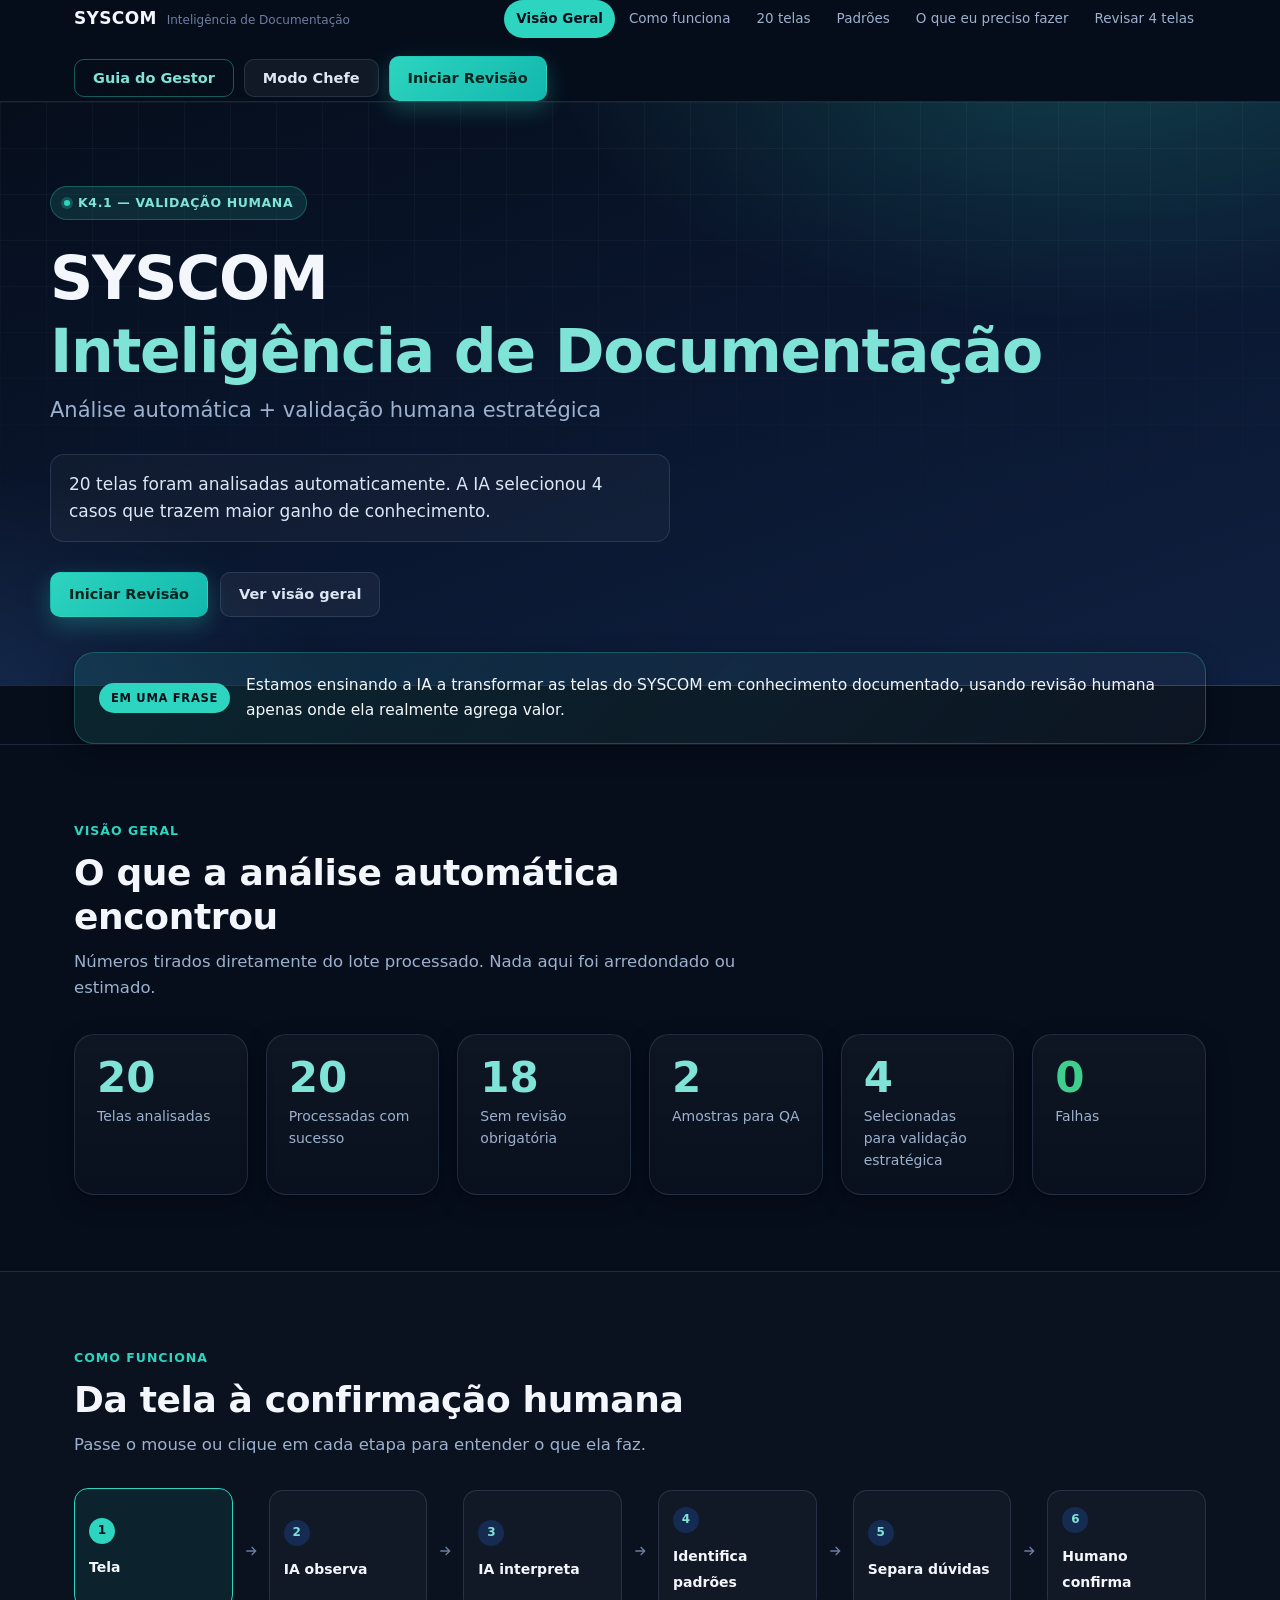
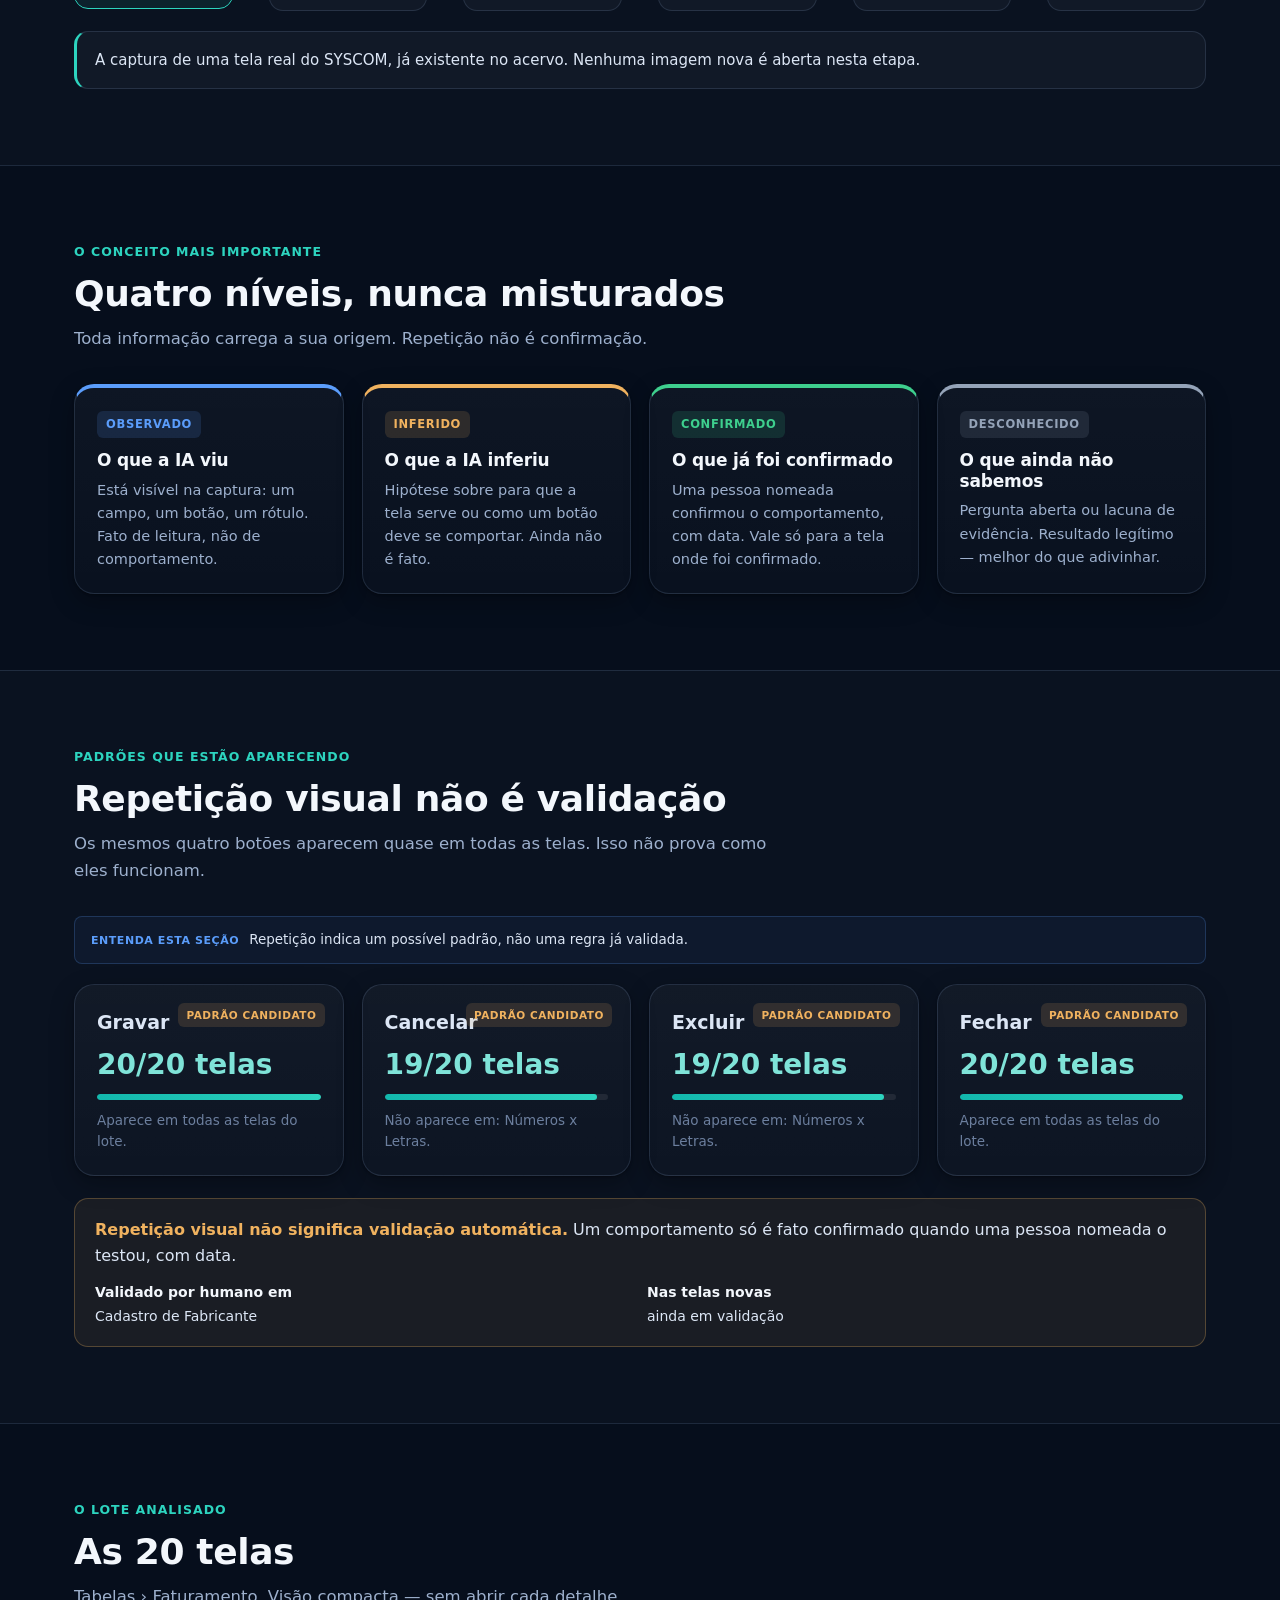
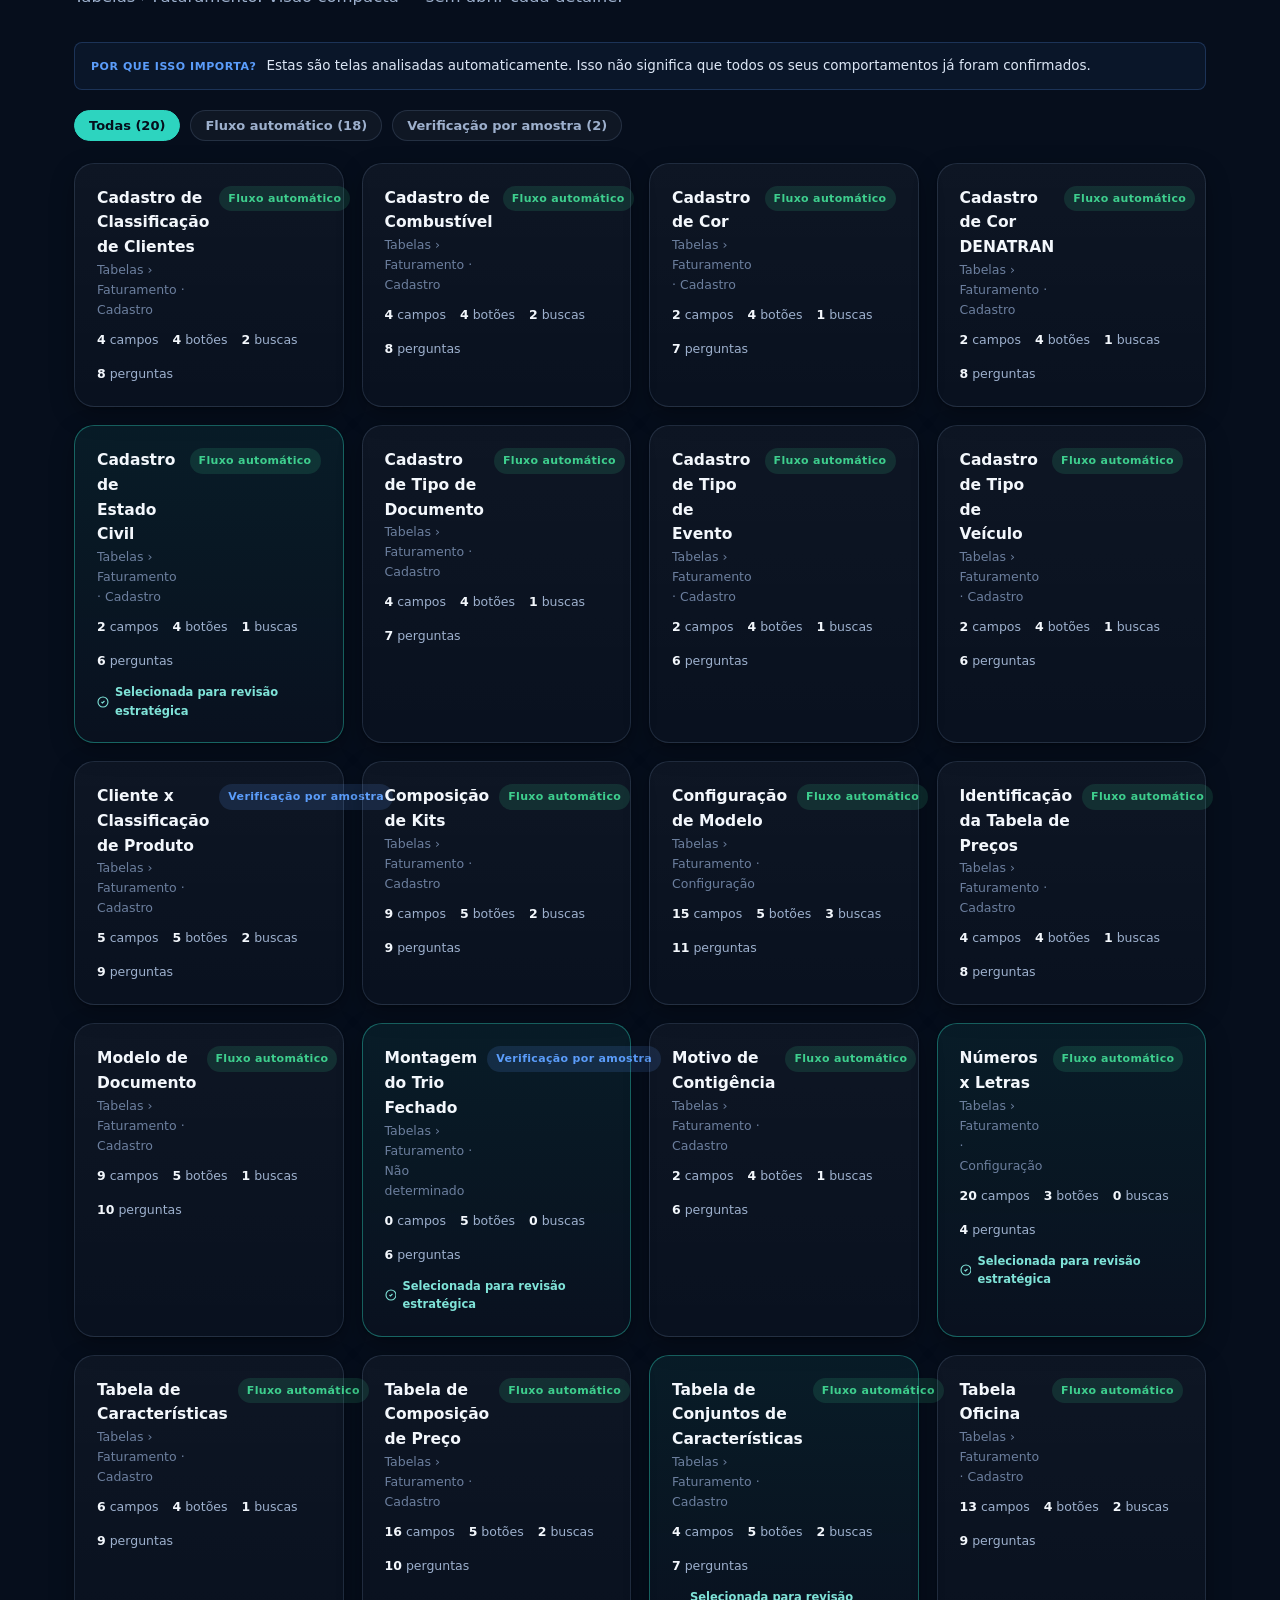
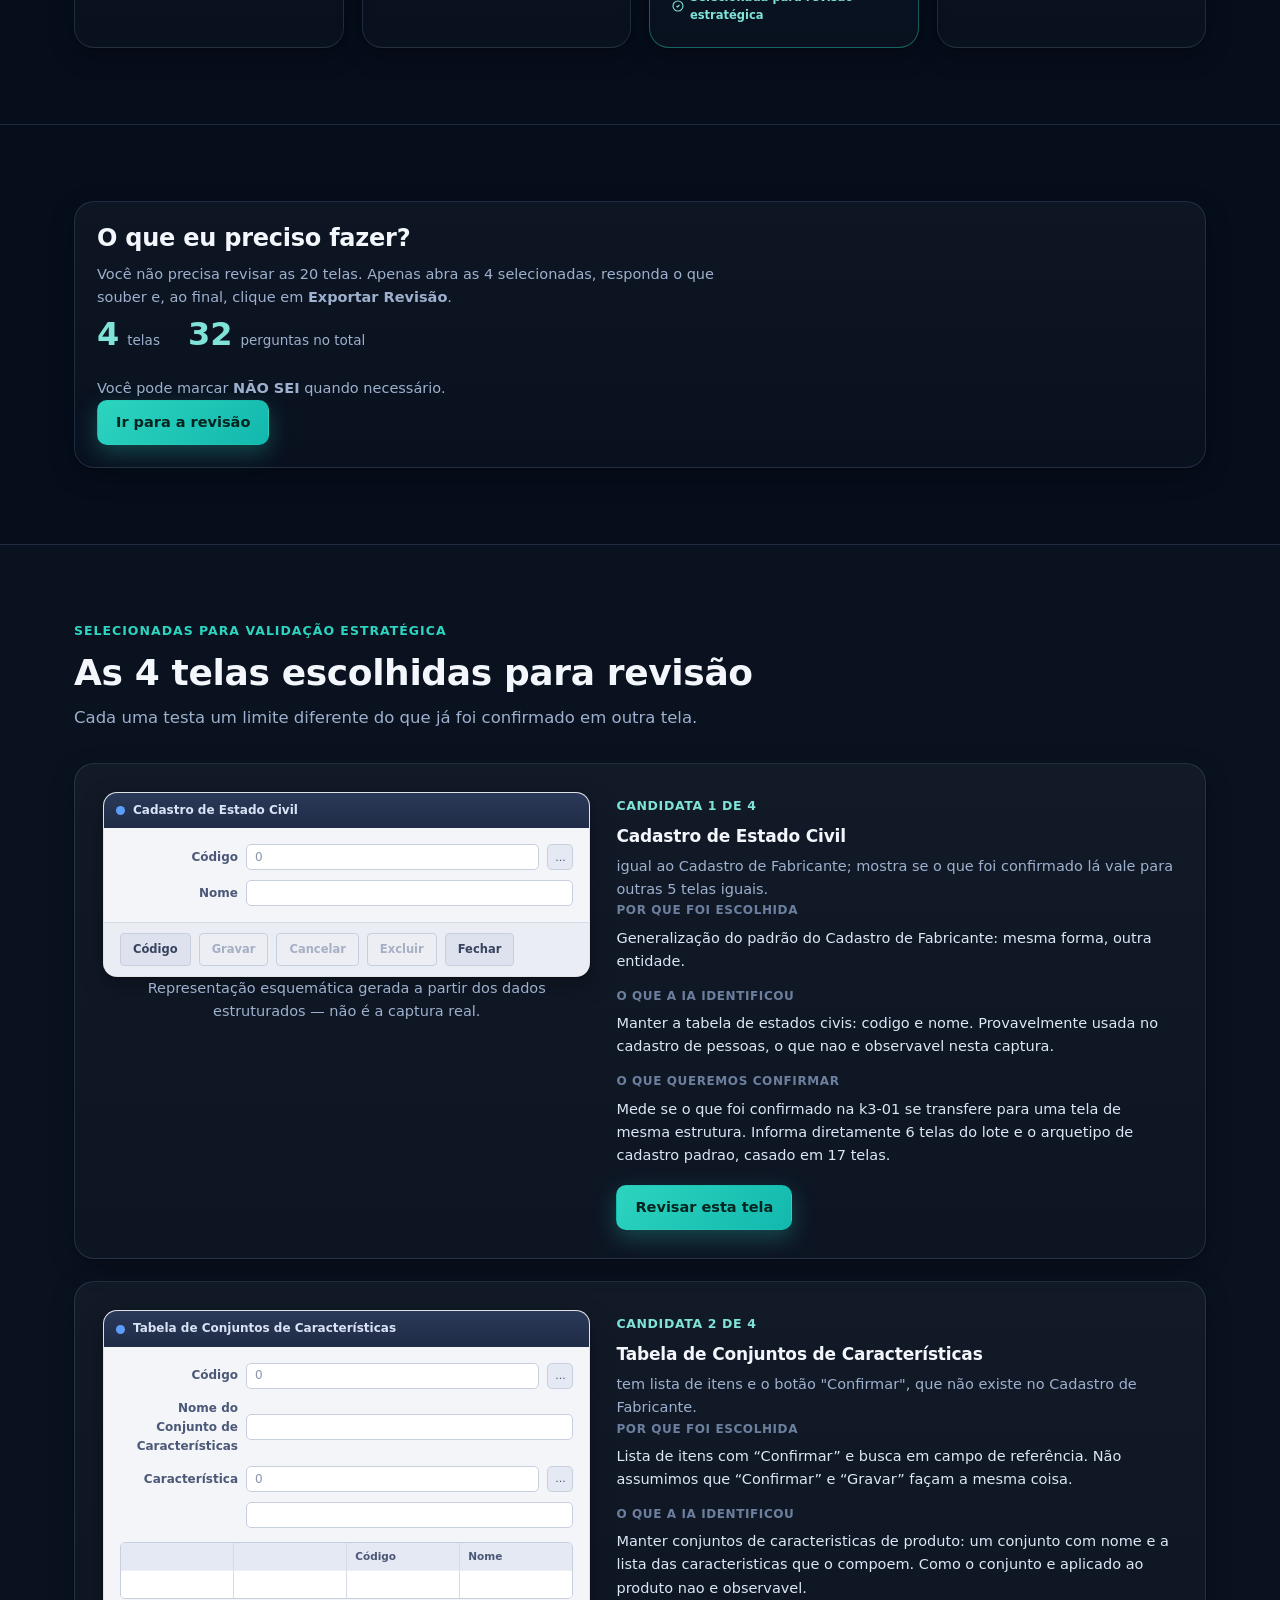
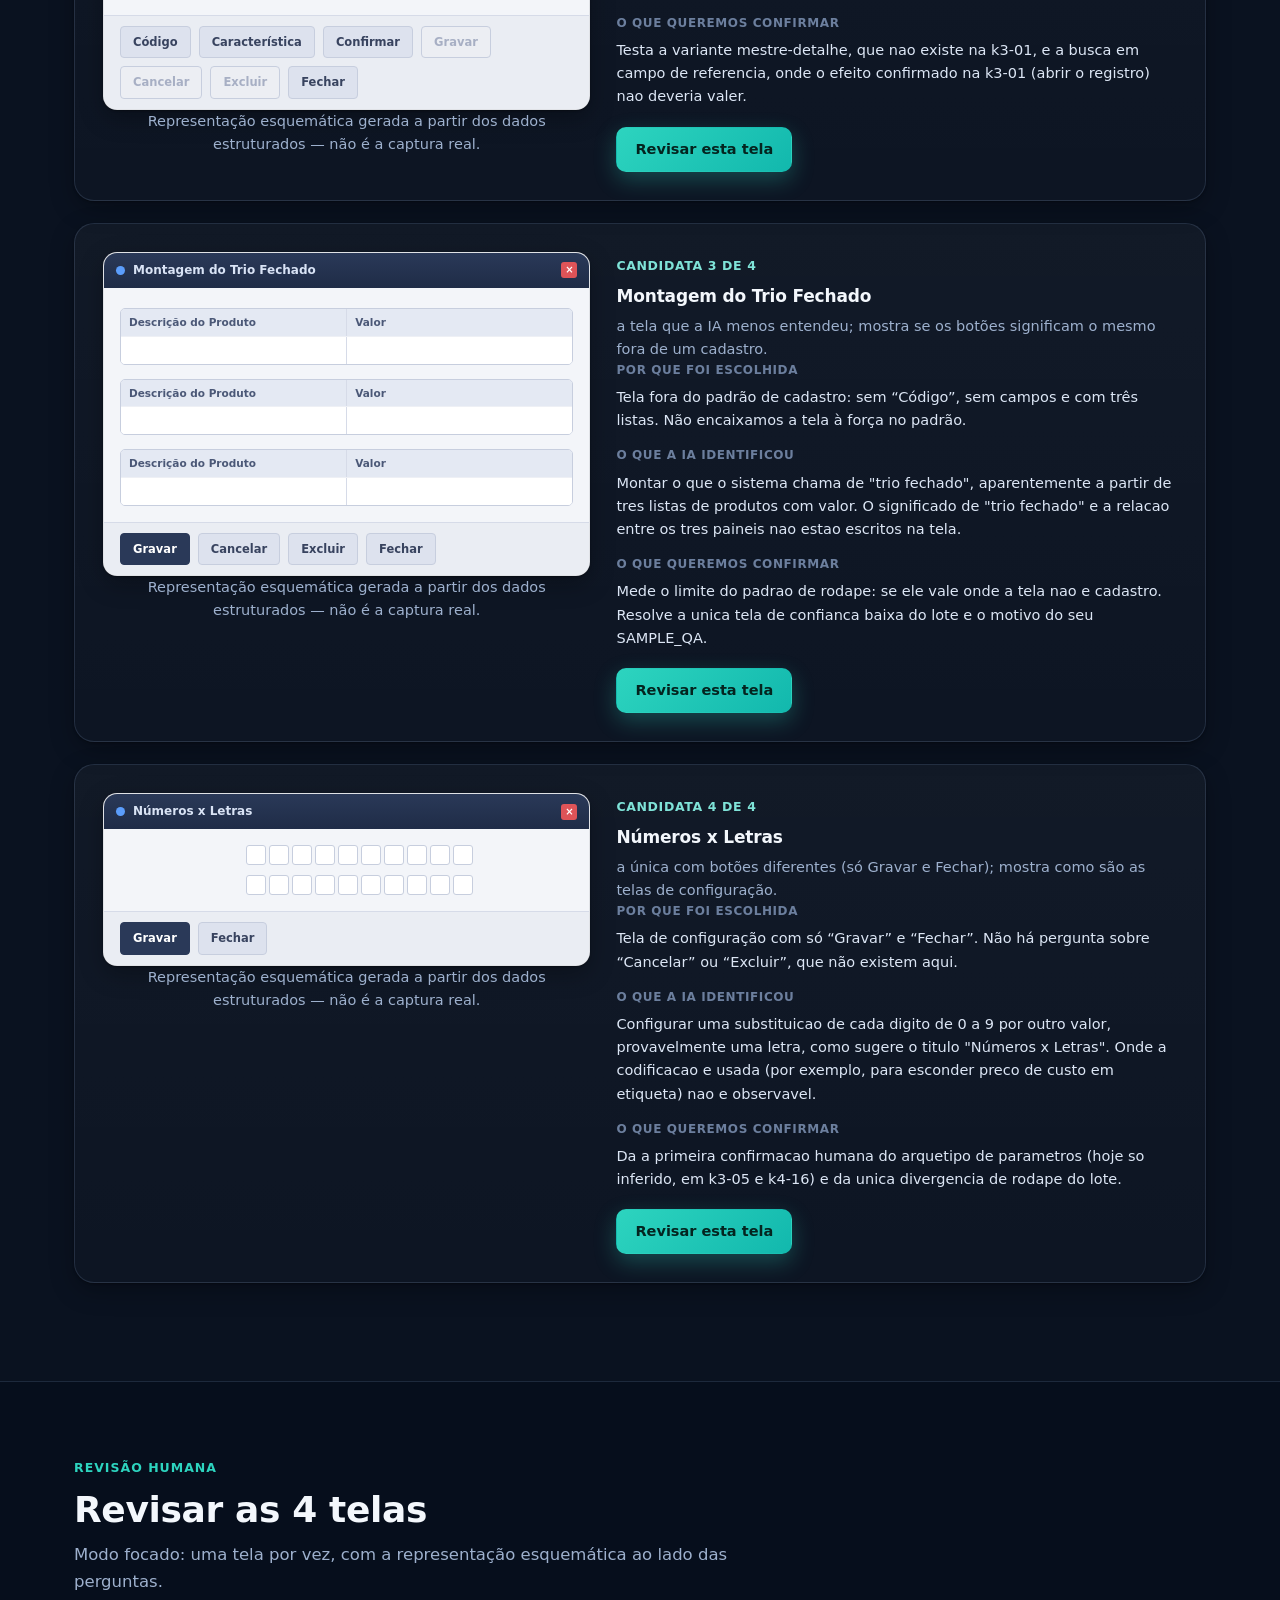
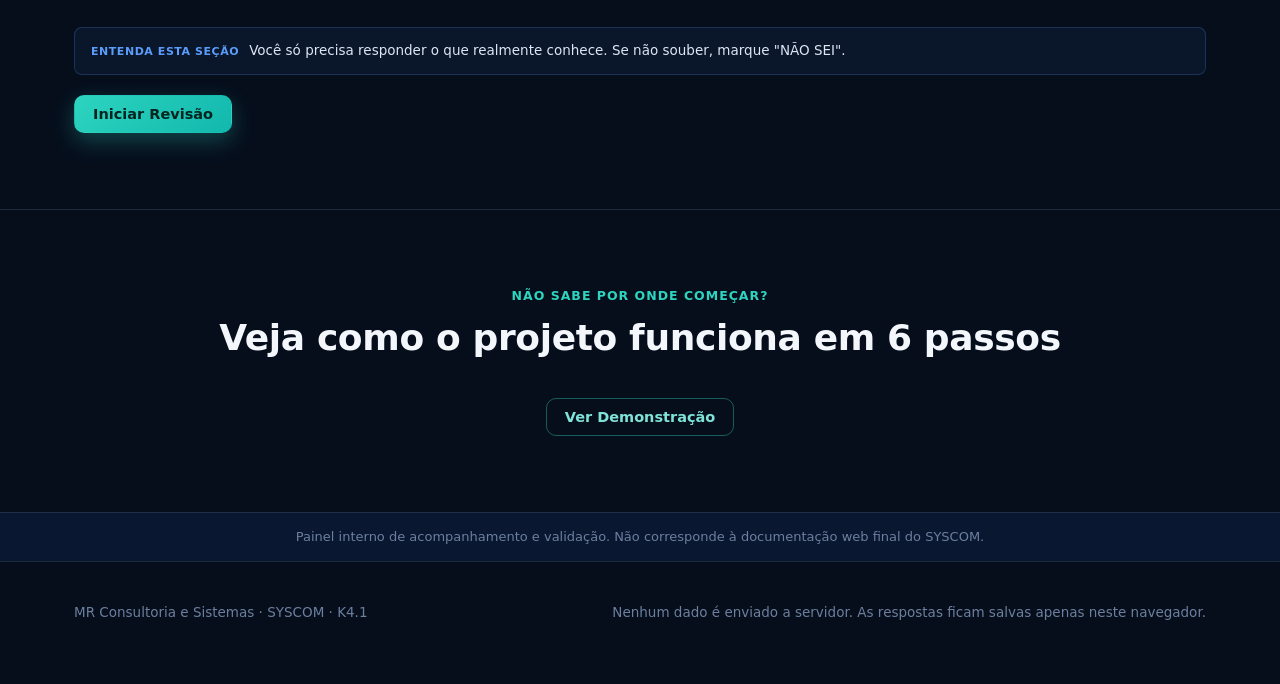
==== index.html @ f0314de1 "Add files via upload" ====
<!DOCTYPE html>
<html lang="pt-BR">
<head>
<meta charset="utf-8">
<meta name="viewport" content="width=device-width, initial-scale=1">
<meta name="robots" content="noindex, nofollow">
<title>SYSCOM · Inteligência de Documentação · K4.1 Validação Humana</title>
<meta name="description" content="Painel de acompanhamento e validação humana do projeto de documentação inteligente do SYSCOM. K4.1 — 20 telas analisadas, 4 selecionadas para revisão estratégica.">
<link rel="stylesheet" href="assets/app.css">
</head>
<body>
<a class="skip-link" href="#conteudo">Pular para o conteúdo</a>

<header class="topbar" role="banner">
  <div class="wrap topbar-inner">
    <div class="brand">
      <span class="brand-mark">SYSCOM</span>
      <span class="brand-sub">Inteligência de Documentação</span>
    </div>
    <nav class="topnav" aria-label="Seções da página">
      <a href="#visao-geral">Visão Geral</a>
      <a href="#como-funciona">Como funciona</a>
      <a href="#telas">20 telas</a>
      <a href="#padroes">Padrões</a>
      <a href="#preciso-fazer">O que eu preciso fazer</a>
      <a href="#revisar">Revisar 4 telas</a>
    </nav>
    <div class="header-cta">
      <button type="button" class="btn btn-outline" id="btn-open-guide">
        <span>Guia do Gestor</span>
      </button>
      <button type="button" class="btn btn-ghost boss-toggle-btn" id="boss-toggle" aria-pressed="false">
        <span>Modo Chefe</span>
      </button>
      <a href="#revisar" class="btn btn-primary" id="cta-start-review">
        <span>Iniciar Revisão</span>
      </a>
    </div>
  </div>
</header>

<main id="conteudo" tabindex="-1">

  <!-- ============================================================ HERO -->
  <section class="hero" id="topo">
    <div class="wrap hero-inner">
      <span class="badge"><span class="badge-dot" aria-hidden="true"></span>K4.1 — Validação Humana</span>
      <h1 class="hero-title">SYSCOM<br><span>Inteligência de Documentação</span></h1>
      <p class="hero-subtitle">Análise automática + validação humana estratégica</p>
      <p class="hero-lede">
        20 telas foram analisadas automaticamente. A IA selecionou 4 casos que
        trazem maior ganho de conhecimento.
      </p>
      <div class="hero-actions">
        <a href="#revisar" class="btn btn-primary">Iniciar Revisão</a>
        <a href="#visao-geral" class="btn btn-ghost">Ver visão geral</a>
      </div>
    </div>
  </section>

  <!-- ============================================================ EM UMA FRASE -->
  <div class="wrap">
    <div class="one-liner" role="note">
      <span class="one-liner-tag">Em uma frase</span>
      <p>Estamos ensinando a IA a transformar as telas do SYSCOM em conhecimento documentado, usando revisão humana apenas onde ela realmente agrega valor.</p>
    </div>
  </div>

  <!-- ============================================================ MÉTRICAS -->
  <section class="section" id="visao-geral" aria-labelledby="t-metricas">
    <div class="wrap">
      <div class="section-head">
        <p class="section-eyebrow">Visão Geral</p>
        <h2 class="section-title" id="t-metricas">O que a análise automática encontrou</h2>
        <p class="section-lead">Números tirados diretamente do lote processado. Nada aqui foi arredondado ou estimado.</p>
      </div>
      <div class="grid grid-6" id="metrics-grid" aria-live="polite"></div>
    </div>
  </section>

  <!-- ============================================================ COMO FUNCIONA -->
  <section class="section section-alt" id="como-funciona" aria-labelledby="t-como-funciona">
    <div class="wrap">
      <div class="section-head">
        <p class="section-eyebrow">Como funciona</p>
        <h2 class="section-title" id="t-como-funciona">Da tela à confirmação humana</h2>
        <p class="section-lead">Passe o mouse ou clique em cada etapa para entender o que ela faz.</p>
      </div>
      <div class="flow-rail" id="flow-rail" role="list"></div>
      <div class="flow-detail" id="flow-detail" aria-live="polite">Escolha uma etapa acima para ver o detalhe.</div>
    </div>
  </section>

  <!-- ============================================================ O CONCEITO MAIS IMPORTANTE -->
  <section class="section" id="conceito" aria-labelledby="t-conceito">
    <div class="wrap">
      <div class="section-head">
        <p class="section-eyebrow">O conceito mais importante</p>
        <h2 class="section-title" id="t-conceito">Quatro níveis, nunca misturados</h2>
        <p class="section-lead">Toda informação carrega a sua origem. Repetição não é confirmação.</p>
      </div>
      <div class="grid grid-4">
        <article class="card concept-card" data-tone="observed">
          <span class="concept-tag">Observado</span>
          <h3>O que a IA viu</h3>
          <p>Está visível na captura: um campo, um botão, um rótulo. Fato de leitura, não de comportamento.</p>
        </article>
        <article class="card concept-card" data-tone="inferred">
          <span class="concept-tag">Inferido</span>
          <h3>O que a IA inferiu</h3>
          <p>Hipótese sobre para que a tela serve ou como um botão deve se comportar. Ainda não é fato.</p>
        </article>
        <article class="card concept-card" data-tone="validated">
          <span class="concept-tag">Confirmado</span>
          <h3>O que já foi confirmado</h3>
          <p>Uma pessoa nomeada confirmou o comportamento, com data. Vale só para a tela onde foi confirmado.</p>
        </article>
        <article class="card concept-card" data-tone="unknown">
          <span class="concept-tag">Desconhecido</span>
          <h3>O que ainda não sabemos</h3>
          <p>Pergunta aberta ou lacuna de evidência. Resultado legítimo — melhor do que adivinhar.</p>
        </article>
      </div>
    </div>
  </section>

  <!-- ============================================================ PADRÕES CANDIDATOS -->
  <section class="section section-alt" id="padroes" aria-labelledby="t-padroes">
    <div class="wrap">
      <div class="section-head">
        <p class="section-eyebrow">Padrões que estão aparecendo</p>
        <h2 class="section-title" id="t-padroes">Repetição visual não é validação</h2>
        <p class="section-lead">Os mesmos quatro botões aparecem quase em todas as telas. Isso não prova como eles funcionam.</p>
      </div>
      <div class="help-box">
        <span class="help-tag">Entenda esta seção</span>
        <p>Repetição indica um possível padrão, não uma regra já validada.</p>
      </div>
      <div class="grid grid-4" id="patterns-grid"></div>
      <div class="pattern-callout">
        <p><strong>Repetição visual não significa validação automática.</strong> Um comportamento só é fato confirmado quando uma pessoa nomeada o testou, com data.</p>
        <div class="callout-grid">
          <div><b>Validado por humano em</b><span id="pattern-validated-source">—</span></div>
          <div><b>Nas telas novas</b><span>ainda em validação</span></div>
        </div>
      </div>
    </div>
  </section>

  <!-- ============================================================ AS 20 TELAS -->
  <section class="section" id="telas" aria-labelledby="t-telas">
    <div class="wrap">
      <div class="section-head">
        <p class="section-eyebrow">O lote analisado</p>
        <h2 class="section-title" id="t-telas">As 20 telas</h2>
        <p class="section-lead">Tabelas › Faturamento. Visão compacta — sem abrir cada detalhe.</p>
      </div>
      <div class="help-box">
        <span class="help-tag">Por que isso importa?</span>
        <p>Estas são telas analisadas automaticamente. Isso não significa que todos os seus comportamentos já foram confirmados.</p>
      </div>
      <div class="screens-toolbar" id="screens-filters" role="group" aria-label="Filtrar telas por classe de revisão"></div>
      <div class="grid grid-4" id="screens-grid"></div>
    </div>
  </section>

  <!-- ============================================================ O QUE EU PRECISO FAZER -->
  <section class="section" id="preciso-fazer" aria-labelledby="t-preciso-fazer">
    <div class="wrap">
      <div class="card todo-card">
        <h2 class="todo-title" id="t-preciso-fazer">O que eu preciso fazer?</h2>
        <p class="todo-text">Você não precisa revisar as 20 telas. Apenas abra as 4 selecionadas, responda o que souber e, ao final, clique em <strong>Exportar Revisão</strong>.</p>
        <div class="todo-stats">
          <div class="todo-stat"><b>4</b><span>telas</span></div>
          <div class="todo-stat"><b>32</b><span>perguntas no total</span></div>
        </div>
        <p class="todo-footnote">Você pode marcar <strong>NÃO SEI</strong> quando necessário.</p>
        <a href="#revisar" class="btn btn-primary" id="cta-go-to-review-from-todo">Ir para a revisão</a>
      </div>
    </div>
  </section>

  <!-- ============================================================ AS 4 CANDIDATAS -->
  <section class="section section-alt" id="candidatas" aria-labelledby="t-candidatas">
    <div class="wrap">
      <div class="section-head">
        <p class="section-eyebrow">Selecionadas para validação estratégica</p>
        <h2 class="section-title" id="t-candidatas">As 4 telas escolhidas para revisão</h2>
        <p class="section-lead">Cada uma testa um limite diferente do que já foi confirmado em outra tela.</p>
      </div>
      <div id="candidates-list"></div>
    </div>
  </section>

  <!-- ============================================================ REVISÃO HUMANA -->
  <section class="section" id="revisar" aria-labelledby="t-revisar">
    <div class="wrap">

      <div id="review-intro">
        <div class="section-head">
          <p class="section-eyebrow">Revisão humana</p>
          <h2 class="section-title" id="t-revisar">Revisar as 4 telas</h2>
          <p class="section-lead">Modo focado: uma tela por vez, com a representação esquemática ao lado das perguntas.</p>
        </div>
        <div class="help-box">
          <span class="help-tag">Entenda esta seção</span>
          <p>Você só precisa responder o que realmente conhece. Se não souber, marque "NÃO SEI".</p>
        </div>
        <button type="button" class="btn btn-primary" id="btn-open-review">Iniciar Revisão</button>
      </div>

      <div class="review-shell" id="review-shell">
        <div class="review-top">
          <div>
            <p class="review-progress-text" id="review-progress-text" aria-live="polite">Tela 1 de 4</p>
            <div class="review-progress-bar" aria-hidden="true"><span id="review-progress-fill"></span></div>
          </div>
          <div class="autosave-status">
            <span class="dot" aria-hidden="true"></span>
            <span id="autosave-text">Respostas salvas neste navegador ✓</span>
          </div>
        </div>

        <nav class="review-tabs" id="review-tabs" aria-label="Telas da revisão"></nav>

        <div class="review-layout" id="review-screen-panel"></div>

        <div class="review-nav">
          <button type="button" class="btn btn-ghost" id="btn-prev-screen">← Tela anterior</button>
          <button type="button" class="btn btn-outline" id="btn-next-screen">Próxima tela →</button>
        </div>

        <div class="card export-summary" id="export-summary">
          <h3>Resumo e exportação</h3>
          <div class="export-grid">
            <div class="export-stat"><b id="exp-screens">4</b><span class="muted">telas</span></div>
            <div class="export-stat"><b id="exp-answered">0</b><span class="muted">respondidas</span></div>
            <div class="export-stat"><b id="exp-pending">32</b><span class="muted">pendentes</span></div>
          </div>
          <div class="export-warning" id="export-warning">Ainda há perguntas pendentes. Você pode exportar assim mesmo — o arquivo mostra o que falta.</div>
          <div class="reviewer-field">
            <label for="reviewer-name">Nome de quem está revisando (obrigatório para exportar)</label>
            <input type="text" id="reviewer-name" placeholder="Nome completo">
          </div>
          <button type="button" class="btn btn-primary btn-block" id="btn-export">Exportar Revisão</button>
        </div>
      </div>
    </div>
  </section>

  <!-- ============================================================ MODO CHEFE (conteúdo alternativo) -->
  <section class="section boss-only" id="modo-chefe-resumo" aria-labelledby="t-chefe">
    <div class="wrap">
      <div class="section-head">
        <p class="section-eyebrow">Modo Chefe</p>
        <h2 class="section-title" id="t-chefe">Resumo executivo</h2>
      </div>
      <div class="card boss-summary-card">
        <div class="boss-step">
          <span class="boss-step-n">1</span>
          <div><h4>O problema</h4><p>O conhecimento sobre as telas do SYSCOM existe, mas está espalhado e não documentado de forma estruturada.</p></div>
        </div>
        <div class="boss-step">
          <span class="boss-step-n">2</span>
          <div><h4>O que a IA já fez</h4><p>Analisou 20 telas do módulo Tabelas › Faturamento e estruturou campos, botões e comportamentos observados, sempre distinguindo fato de hipótese.</p></div>
        </div>
        <div class="boss-step">
          <span class="boss-step-n">3</span>
          <div><h4>O que encontramos nas 20 telas</h4><p>18 seguem fluxo automático, 2 pedem verificação por amostra. Nenhuma falhou. Nenhuma exige decisão humana obrigatória.</p></div>
        </div>
        <div class="boss-step">
          <span class="boss-step-n">4</span>
          <div><h4>Por que revisar só 4</h4><p>Cada uma testa um padrão que se repete nas outras telas. Confirmar aqui informa o grupo inteiro, sem revisar uma por uma.</p></div>
        </div>
        <div class="boss-step">
          <span class="boss-step-n">5</span>
          <div><h4>O que acontece depois</h4><p>Sua resposta vale como confirmado só na tela revisada. Nas demais, o padrão continua como hipótese até ser testado de novo.</p></div>
        </div>
      </div>
    </div>
  </section>

  <!-- ============================================================ DEMONSTRAÇÃO -->
  <section class="section hide-on-boss" id="demonstracao" aria-labelledby="t-demo">
    <div class="wrap text-center">
      <p class="section-eyebrow">Não sabe por onde começar?</p>
      <h2 class="section-title" id="t-demo">Veja como o projeto funciona em 6 passos</h2>
      <button type="button" class="btn btn-outline mt-lg" id="btn-open-demo">Ver Demonstração</button>
    </div>
  </section>

</main>

<div class="context-strip">
  Painel interno de acompanhamento e validação. Não corresponde à documentação web final do SYSCOM.
</div>

<footer class="foot" role="contentinfo">
  <div class="wrap foot-grid">
    <p>MR Consultoria e Sistemas · SYSCOM · K4.1</p>
    <p class="gap-links">Nenhum dado é enviado a servidor. As respostas ficam salvas apenas neste navegador.</p>
  </div>
</footer>

<!-- ============================================================ MODAL GUIA DO GESTOR -->
<div class="demo-overlay" id="guide-overlay" role="dialog" aria-modal="true" aria-labelledby="guide-title" hidden>
  <div class="demo-panel guide-panel">
    <div class="demo-head">
      <h3 id="guide-title" style="margin:0;font-size:15px;color:var(--ink-muted)">Guia do Gestor</h3>
      <div style="display:flex;align-items:center;gap:14px">
        <span class="demo-step-count" id="guide-step-count">1 de 7</span>
        <button type="button" class="btn btn-small btn-ghost" id="btn-skip-guide">Pular guia</button>
        <button type="button" class="btn btn-small btn-ghost" id="btn-close-guide">Fechar</button>
      </div>
    </div>
    <div class="guide-progress-bar" aria-hidden="true"><span id="guide-progress-fill"></span></div>
    <div class="demo-slide guide-slide" id="guide-slide"></div>
    <div class="demo-nav">
      <button type="button" class="btn btn-ghost" id="btn-guide-prev">← Anterior</button>
      <button type="button" class="btn btn-primary" id="btn-guide-next">Próximo →</button>
    </div>
  </div>
</div>

<!-- ============================================================ MODAL DEMONSTRAÇÃO -->
<div class="demo-overlay" id="demo-overlay" role="dialog" aria-modal="true" aria-labelledby="demo-title" hidden>
  <div class="demo-panel">
    <div class="demo-head">
      <h3 id="demo-title" style="margin:0;font-size:15px;color:var(--ink-muted)">Demonstração</h3>
      <div style="display:flex;align-items:center;gap:14px">
        <span class="demo-step-count" id="demo-step-count">1 / 6</span>
        <button type="button" class="btn btn-small btn-ghost" id="btn-close-demo">Fechar</button>
      </div>
    </div>
    <div class="demo-slide" id="demo-slide"></div>
    <div class="demo-dots" id="demo-dots"></div>
    <div class="demo-nav">
      <button type="button" class="btn btn-ghost" id="btn-demo-prev">← Voltar</button>
      <button type="button" class="btn btn-primary" id="btn-demo-next">Avançar →</button>
    </div>
  </div>
</div>

<script src="assets/app.js"></script>
</body>
</html>
---- assets/app.css ----
/* ==========================================================================
   SYSCOM · K4.1 — Portal de Revisão do Gestor
   Software empresarial moderno: base dark/navy, destaque teal/ciano.
   ========================================================================== */

:root {
  /* Paleta base */
  --navy-950: #060e1c;
  --navy-900: #0a1730;
  --navy-800: #0f2040;
  --navy-700: #152b52;
  --navy-600: #1c3a68;
  --line-dark: #24365c;
  --line-soft: rgba(148, 178, 224, 0.16);

  --teal-500: #12b8ad;
  --teal-400: #2dd4bf;
  --teal-300: #7fe3d8;
  --teal-glow: rgba(45, 212, 191, 0.28);

  --ink-hi: #f3f7fc;
  --ink: #dce6f5;
  --ink-muted: #9db0cd;
  --ink-faint: #6c7f9e;

  --amber: #f0b25f;
  --amber-bg: rgba(240, 178, 95, 0.14);
  --blue: #5b9dfb;
  --blue-bg: rgba(91, 157, 251, 0.14);
  --green: #3ecf8e;
  --green-bg: rgba(62, 207, 142, 0.14);
  --slate: #94a3b8;
  --slate-bg: rgba(148, 163, 184, 0.14);

  --r-sm: 8px;
  --r-md: 14px;
  --r-lg: 20px;
  --shadow-1: 0 1px 2px rgba(0, 0, 0, 0.3), 0 8px 24px rgba(0, 0, 0, 0.28);
  --shadow-2: 0 20px 60px rgba(0, 0, 0, 0.4);
  --maxw: 1180px;
  --dur: 200ms;
  --ease: cubic-bezier(0.2, 0.7, 0.3, 1);
}

* { box-sizing: border-box; }
html { scroll-behavior: smooth; scroll-padding-top: 76px; }
body {
  margin: 0;
  background: var(--navy-950);
  color: var(--ink);
  font: 16px/1.6 "Segoe UI", system-ui, -apple-system, "Inter", "Helvetica Neue", Arial, sans-serif;
  -webkit-font-smoothing: antialiased;
}
h1, h2, h3, h4 { line-height: 1.22; margin: 0; color: var(--ink-hi); letter-spacing: -0.01em; }
p { margin: 0 0 0.8em; }
ul, ol { margin: 0; padding: 0; list-style: none; }
a { color: var(--teal-300); text-decoration: none; }
button { font-family: inherit; }
img, svg { display: block; max-width: 100%; }

.wrap { max-width: var(--maxw); margin: 0 auto; padding: 0 24px; }
.muted { color: var(--ink-muted); }
.skip-link {
  position: absolute; left: -9999px; top: 8px; z-index: 300;
  background: #fff; color: var(--navy-900); padding: 10px 14px; border-radius: 8px; font-weight: 600;
}
.skip-link:focus { left: 12px; }
:focus-visible { outline: 3px solid var(--teal-400); outline-offset: 2px; border-radius: 6px; }

/* ==========================================================================
   Topbar
   ========================================================================== */
.topbar {
  position: sticky; top: 0; z-index: 200;
  background: rgba(6, 14, 28, 0.88);
  backdrop-filter: blur(10px);
  border-bottom: 1px solid var(--line-soft);
}
.topbar-inner {
  display: flex; align-items: center; gap: 18px; min-height: 60px; flex-wrap: wrap;
}
.brand { display: flex; align-items: baseline; gap: 10px; white-space: nowrap; }
.brand-mark { font-weight: 700; font-size: 17px; color: var(--ink-hi); letter-spacing: 0.02em; }
.brand-sub { font-size: 12px; color: var(--ink-faint); }
.topnav {
  display: flex; gap: 2px; margin-left: auto; overflow-x: auto; scrollbar-width: none;
}
.topnav::-webkit-scrollbar { display: none; }
.topnav a {
  color: var(--ink-muted); font-size: 13.5px; padding: 8px 12px; border-radius: 999px;
  white-space: nowrap; transition: background var(--dur) var(--ease), color var(--dur) var(--ease);
}
.topnav a:hover { color: var(--ink-hi); background: rgba(255, 255, 255, 0.06); }
.topnav a.is-active { color: var(--navy-950); background: var(--teal-400); font-weight: 600; }

.btn {
  display: inline-flex; align-items: center; gap: 8px; justify-content: center;
  padding: 10px 18px; border-radius: 10px; border: 1px solid transparent;
  font-size: 14.5px; font-weight: 600; cursor: pointer;
  transition: transform var(--dur) var(--ease), background var(--dur) var(--ease), border-color var(--dur) var(--ease), box-shadow var(--dur) var(--ease);
}
.btn:hover { transform: translateY(-1px); }
.btn:active { transform: translateY(0); }
.btn-primary { background: linear-gradient(135deg, var(--teal-400), var(--teal-500)); color: #04241f; box-shadow: 0 8px 22px var(--teal-glow); }
.btn-primary:hover { box-shadow: 0 10px 28px var(--teal-glow); }
.btn-ghost { background: rgba(255, 255, 255, 0.05); color: var(--ink); border-color: var(--line-soft); }
.btn-ghost:hover { background: rgba(255, 255, 255, 0.09); border-color: var(--teal-400); }
.btn-outline { background: transparent; color: var(--teal-300); border-color: rgba(45, 212, 191, 0.4); }
.btn-outline:hover { background: rgba(45, 212, 191, 0.08); }
.btn-small { padding: 7px 12px; font-size: 13px; }
.btn-block { width: 100%; }
.btn[disabled] { opacity: 0.45; cursor: not-allowed; transform: none; }
.btn svg { width: 16px; height: 16px; flex: none; }

.header-cta { display: flex; gap: 10px; align-items: center; }

/* ==========================================================================
   Hero
   ========================================================================== */
.hero {
  position: relative; overflow: hidden; color: var(--ink-hi);
  background:
    radial-gradient(900px 460px at 85% -10%, rgba(45, 212, 191, 0.22), transparent 60%),
    radial-gradient(760px 420px at -10% 105%, rgba(91, 157, 251, 0.16), transparent 60%),
    linear-gradient(160deg, var(--navy-950) 0%, var(--navy-900) 55%, var(--navy-800) 100%);
  border-bottom: 1px solid var(--line-soft);
}
.hero::before {
  content: ""; position: absolute; inset: 0; pointer-events: none;
  background-image:
    linear-gradient(rgba(255, 255, 255, 0.035) 1px, transparent 1px),
    linear-gradient(90deg, rgba(255, 255, 255, 0.035) 1px, transparent 1px);
  background-size: 46px 46px;
  -webkit-mask-image: linear-gradient(180deg, #000 5%, transparent 80%);
  mask-image: linear-gradient(180deg, #000 5%, transparent 80%);
}
.hero-inner { position: relative; padding: 84px 0 68px; }
.badge {
  display: inline-flex; align-items: center; gap: 8px;
  font-size: 12.5px; font-weight: 700; letter-spacing: 0.05em; text-transform: uppercase;
  padding: 6px 13px; border-radius: 999px;
  background: rgba(45, 212, 191, 0.14); color: var(--teal-300);
  border: 1px solid rgba(45, 212, 191, 0.3);
}
.badge-dot { width: 6px; height: 6px; border-radius: 50%; background: var(--teal-400); box-shadow: 0 0 0 3px rgba(45, 212, 191, 0.25); }
.hero-title { font-size: clamp(38px, 6vw, 60px); font-weight: 700; margin: 22px 0 6px; letter-spacing: -0.02em; }
.hero-title span { color: var(--teal-300); }
.hero-subtitle { font-size: clamp(17px, 2.1vw, 21px); color: var(--ink-muted); max-width: 640px; margin-bottom: 26px; }
.hero-lede {
  font-size: 17px; color: var(--ink); max-width: 620px; padding: 16px 18px;
  background: rgba(255, 255, 255, 0.03); border: 1px solid var(--line-soft); border-radius: var(--r-md);
  margin-bottom: 30px;
}
.hero-actions { display: flex; gap: 12px; flex-wrap: wrap; }

/* ==========================================================================
   Em uma frase (card fixo abaixo do Hero)
   ========================================================================== */
.one-liner {
  margin-top: -34px; position: relative; z-index: 2;
  display: flex; align-items: center; gap: 16px; flex-wrap: wrap;
  padding: 20px 24px; border-radius: var(--r-lg);
  background: linear-gradient(135deg, rgba(45, 212, 191, 0.12), rgba(255, 255, 255, 0.03));
  border: 1px solid rgba(45, 212, 191, 0.28); box-shadow: var(--shadow-1);
}
.one-liner-tag {
  flex: none; font-size: 11.5px; font-weight: 700; letter-spacing: 0.06em; text-transform: uppercase;
  padding: 6px 12px; border-radius: 999px; background: var(--teal-400); color: var(--navy-950);
}
.one-liner p { margin: 0; font-size: 15.5px; color: var(--ink-hi); flex: 1 1 320px; }

/* ==========================================================================
   Ajuda contextual (caixas curtas dentro de seções)
   ========================================================================== */
.help-box {
  display: flex; align-items: baseline; gap: 10px; flex-wrap: wrap;
  padding: 12px 16px; margin-bottom: 20px; border-radius: var(--r-sm);
  background: rgba(91, 157, 251, 0.06); border: 1px solid rgba(91, 157, 251, 0.22);
}
.help-tag {
  flex: none; font-size: 11px; font-weight: 700; letter-spacing: 0.05em; text-transform: uppercase;
  color: var(--blue);
}
.help-box p { margin: 0; font-size: 13.5px; color: var(--ink); }

/* ==========================================================================
   O que eu preciso fazer (bloco antes das candidatas)
   ========================================================================== */
.todo-card { padding: 30px; }
.todo-title { font-size: 24px; margin-bottom: 10px; }
.todo-text { font-size: 15.5px; color: var(--ink); margin-bottom: 18px; max-width: 640px; }
.todo-stats { display: flex; gap: 28px; margin-bottom: 16px; flex-wrap: wrap; }
.todo-stat { display: flex; align-items: baseline; gap: 8px; }
.todo-stat b { font-size: 32px; font-weight: 800; color: var(--teal-300); font-variant-numeric: tabular-nums; }
.todo-stat span { font-size: 13.5px; color: var(--ink-muted); }
.todo-footnote { font-size: 13.5px; color: var(--ink-faint); margin-bottom: 20px; }

/* ==========================================================================
   Seções gerais
   ========================================================================== */
.section { padding: 76px 0; border-top: 1px solid var(--line-soft); }
.section-alt { background: rgba(255, 255, 255, 0.015); }
.section-head { margin-bottom: 32px; max-width: 720px; }
.section-eyebrow {
  font-size: 12.5px; font-weight: 700; letter-spacing: 0.08em; text-transform: uppercase;
  color: var(--teal-400); margin-bottom: 10px;
}
.section-title { font-size: clamp(26px, 3.4vw, 36px); font-weight: 700; margin-bottom: 10px; }
.section-lead { font-size: 16.5px; color: var(--ink-muted); }

.grid { display: grid; gap: 18px; }
.grid-2 { grid-template-columns: repeat(2, minmax(0, 1fr)); }
.grid-3 { grid-template-columns: repeat(3, minmax(0, 1fr)); }
.grid-4 { grid-template-columns: repeat(4, minmax(0, 1fr)); }
.grid-6 { grid-template-columns: repeat(6, minmax(0, 1fr)); }

.card {
  background: linear-gradient(180deg, rgba(255, 255, 255, 0.035), rgba(255, 255, 255, 0.015));
  border: 1px solid var(--line-soft); border-radius: var(--r-lg); padding: 22px;
  box-shadow: var(--shadow-1);
  transition: transform var(--dur) var(--ease), border-color var(--dur) var(--ease), box-shadow var(--dur) var(--ease);
}
.card:hover { transform: translateY(-2px); border-color: rgba(45, 212, 191, 0.32); }
.card h3 { font-size: 17px; margin-bottom: 8px; }
.card p { color: var(--ink-muted); margin: 0; font-size: 14.5px; }

/* ==========================================================================
   Métricas
   ========================================================================== */
.metric-card { text-align: left; }
.metric-value { font-size: 42px; font-weight: 800; color: var(--teal-300); line-height: 1; margin-bottom: 6px; font-variant-numeric: tabular-nums; }
.metric-value.is-zero { color: var(--green); }
.metric-label { font-size: 14px; color: var(--ink-muted); }

/* ==========================================================================
   Como funciona — trilho animado
   ========================================================================== */
.flow-rail { display: flex; flex-wrap: wrap; gap: 10px; align-items: stretch; }
.flow-step {
  flex: 1 1 150px; position: relative; background: rgba(255, 255, 255, 0.03);
  border: 1px solid var(--line-soft); border-radius: var(--r-md); padding: 16px 14px;
  cursor: pointer; text-align: left; color: inherit; font: inherit;
  transition: background var(--dur) var(--ease), border-color var(--dur) var(--ease), transform var(--dur) var(--ease);
}
.flow-step:hover, .flow-step:focus-visible, .flow-step.is-active {
  background: rgba(45, 212, 191, 0.08); border-color: var(--teal-400); transform: translateY(-2px);
}
.flow-step-n {
  width: 26px; height: 26px; border-radius: 50%; display: grid; place-items: center;
  background: var(--navy-700); color: var(--teal-300); font-size: 12px; font-weight: 700; margin-bottom: 10px;
}
.flow-step.is-active .flow-step-n, .flow-step:hover .flow-step-n { background: var(--teal-400); color: var(--navy-950); }
.flow-step-title { font-size: 14px; font-weight: 600; color: var(--ink-hi); }
.flow-arrow { display: flex; align-items: center; color: var(--ink-faint); flex: 0 0 auto; }
.flow-arrow svg { width: 16px; height: 16px; }
.flow-detail {
  margin-top: 20px; padding: 16px 18px; background: rgba(255, 255, 255, 0.03);
  border: 1px solid var(--line-soft); border-left: 3px solid var(--teal-400); border-radius: var(--r-md);
  font-size: 15px; color: var(--ink); min-height: 52px;
}

/* ==========================================================================
   Conceito: 4 cards (visto / inferido / confirmado / desconhecido)
   ========================================================================== */
.concept-card { border-top: 4px solid var(--line-dark); }
.concept-card[data-tone="observed"] { border-top-color: var(--blue); }
.concept-card[data-tone="inferred"] { border-top-color: var(--amber); }
.concept-card[data-tone="validated"] { border-top-color: var(--green); }
.concept-card[data-tone="unknown"] { border-top-color: var(--slate); }
.concept-tag {
  display: inline-block; font-size: 11.5px; font-weight: 700; letter-spacing: 0.06em;
  padding: 4px 9px; border-radius: 6px; margin-bottom: 12px; text-transform: uppercase;
}
.concept-card[data-tone="observed"] .concept-tag { background: var(--blue-bg); color: var(--blue); }
.concept-card[data-tone="inferred"] .concept-tag { background: var(--amber-bg); color: var(--amber); }
.concept-card[data-tone="validated"] .concept-tag { background: var(--green-bg); color: var(--green); }
.concept-card[data-tone="unknown"] .concept-tag { background: var(--slate-bg); color: var(--slate); }

/* ==========================================================================
   Padrões candidatos
   ========================================================================== */
.pattern-card { position: relative; }
.pattern-name { font-size: 19px; font-weight: 700; margin-bottom: 4px; }
.pattern-ratio { font-size: 28px; font-weight: 800; color: var(--teal-300); margin: 6px 0; font-variant-numeric: tabular-nums; }
.pattern-bar { height: 6px; border-radius: 999px; background: rgba(255, 255, 255, 0.08); overflow: hidden; margin-bottom: 10px; }
.pattern-bar span { display: block; height: 100%; background: linear-gradient(90deg, var(--teal-500), var(--teal-400)); border-radius: 999px; }
.pattern-note { font-size: 13.5px; color: var(--ink-faint); }
.badge-candidate {
  position: absolute; top: 18px; right: 18px; font-size: 10.5px; font-weight: 700; letter-spacing: 0.05em;
  padding: 4px 8px; border-radius: 6px; background: var(--amber-bg); color: var(--amber); text-transform: uppercase;
}
.pattern-callout {
  margin-top: 22px; padding: 18px 20px; border-radius: var(--r-md);
  background: rgba(240, 178, 95, 0.07); border: 1px solid rgba(240, 178, 95, 0.28);
  color: var(--ink);
}
.pattern-callout strong { color: var(--amber); }
.pattern-callout .callout-grid { display: grid; grid-template-columns: repeat(2, minmax(0, 1fr)); gap: 14px; margin-top: 12px; }
.pattern-callout .callout-grid div { font-size: 14px; }
.pattern-callout .callout-grid b { display: block; color: var(--ink-hi); margin-bottom: 2px; }

/* ==========================================================================
   Grade das 20 telas
   ========================================================================== */
.screens-toolbar { display: flex; gap: 10px; flex-wrap: wrap; margin-bottom: 22px; }
.filter-chip {
  padding: 7px 14px; border-radius: 999px; font-size: 13px; font-weight: 600;
  background: rgba(255, 255, 255, 0.04); border: 1px solid var(--line-soft); color: var(--ink-muted);
  cursor: pointer; transition: all var(--dur) var(--ease);
}
.filter-chip:hover { border-color: var(--teal-400); color: var(--ink-hi); }
.filter-chip.is-active { background: var(--teal-400); color: var(--navy-950); border-color: var(--teal-400); }

.screen-card { display: flex; flex-direction: column; gap: 10px; }
.screen-card.is-candidate { border-color: rgba(45, 212, 191, 0.4); background: linear-gradient(180deg, rgba(45, 212, 191, 0.07), rgba(255, 255, 255, 0.015)); }
.screen-card-top { display: flex; justify-content: space-between; align-items: flex-start; gap: 10px; }
.screen-card-title { font-size: 15.5px; font-weight: 700; color: var(--ink-hi); }
.screen-card-module { font-size: 12.5px; color: var(--ink-faint); }
.class-pill {
  flex: none; font-size: 11px; font-weight: 700; letter-spacing: 0.03em; padding: 4px 9px; border-radius: 999px;
  white-space: nowrap;
}
.class-pill[data-class="AUTO_PASS"] { background: var(--green-bg); color: var(--green); }
.class-pill[data-class="SAMPLE_QA"] { background: var(--blue-bg); color: var(--blue); }
.class-pill[data-class="AI_RECHECK"] { background: var(--amber-bg); color: var(--amber); }
.class-pill[data-class="SOURCE_GAP"] { background: var(--slate-bg); color: var(--slate); }
.class-pill[data-class="HUMAN_DECISION"] { background: rgba(240, 95, 95, 0.16); color: #f07777; }
.screen-card-stats { display: flex; gap: 14px; flex-wrap: wrap; font-size: 12.5px; color: var(--ink-muted); }
.screen-card-stats b { color: var(--ink-hi); font-variant-numeric: tabular-nums; }
.candidate-flag {
  display: inline-flex; align-items: center; gap: 6px; font-size: 11.5px; font-weight: 700;
  color: var(--teal-300); margin-top: 2px;
}

/* ==========================================================================
   Candidatas em destaque
   ========================================================================== */
.candidate-card {
  display: grid; grid-template-columns: 1fr 1.15fr; gap: 26px; align-items: start;
  padding: 28px; margin-bottom: 22px;
}
.candidate-rank {
  display: inline-flex; align-items: center; gap: 8px; font-size: 12.5px; font-weight: 700;
  color: var(--teal-300); text-transform: uppercase; letter-spacing: 0.05em; margin-bottom: 10px;
}
.candidate-title { font-size: 24px; font-weight: 700; margin-bottom: 6px; }
.candidate-why { font-size: 15px; color: var(--ink); margin-bottom: 16px; }
.candidate-block { margin-bottom: 14px; }
.candidate-block-label { font-size: 12px; font-weight: 700; letter-spacing: 0.05em; text-transform: uppercase; color: var(--ink-faint); margin-bottom: 6px; }
.candidate-block-text { font-size: 14.5px; color: var(--ink); }
.candidate-actions { margin-top: 18px; }

/* Representação esquemática da tela (mockup gerado, sem screenshot) */
.mock-frame {
  background: #f3f5f9; border-radius: var(--r-md); overflow: hidden; color: #1b2536;
  border: 1px solid rgba(0, 0, 0, 0.08); box-shadow: var(--shadow-1);
}
.mock-titlebar {
  display: flex; align-items: center; gap: 8px; padding: 8px 12px;
  background: linear-gradient(180deg, #2a3958, #1f2c47); color: #d9e3f5; font-size: 12px; font-weight: 600;
}
.mock-titlebar .mock-dot { width: 9px; height: 9px; border-radius: 50%; background: #5b9dfb; }
.mock-titlebar .mock-x { margin-left: auto; width: 16px; height: 16px; border-radius: 3px; background: rgba(255, 90, 90, 0.85); display: grid; place-items: center; color: #fff; font-size: 10px; line-height: 1; }
.mock-body { padding: 16px; display: flex; flex-direction: column; gap: 10px; }
.mock-field { display: flex; align-items: center; gap: 8px; font-size: 12px; }
.mock-field-label { width: 118px; flex: none; color: #4b5877; text-align: right; font-weight: 600; }
.mock-field-input {
  flex: 1; height: 26px; border-radius: 5px; background: #fff; border: 1px solid #c7cede;
  display: flex; align-items: center; padding: 0 8px; color: #8993ab; font-size: 12px;
}
.mock-field-btn { flex: none; width: 26px; height: 26px; border-radius: 5px; background: #e4e9f3; border: 1px solid #c7cede; display: grid; place-items: center; font-size: 11px; color: #4b5877; }
.mock-field-gray { flex: 1; height: 26px; border-radius: 5px; background: #e9ecf3; border: 1px solid #d6dbe8; }
.mock-grid { border: 1px solid #c7cede; border-radius: 5px; overflow: hidden; margin-top: 4px; }
.mock-grid-head { display: flex; background: #e4e9f3; font-size: 10.5px; font-weight: 700; color: #4b5877; }
.mock-grid-head span, .mock-grid-row span { flex: 1; padding: 5px 8px; border-right: 1px solid #d6dbe8; }
.mock-grid-head span:last-child, .mock-grid-row span:last-child { border-right: 0; }
.mock-grid-row { display: flex; font-size: 10.5px; color: #a7afc4; background: #fff; border-top: 1px solid #eef0f5; }
.mock-panel-label { font-size: 10.5px; font-weight: 700; color: #4b5877; background: #e9ecf3; padding: 4px 8px; border-radius: 4px 4px 0 0; }
.mock-footer { display: flex; gap: 8px; padding: 10px 16px; background: #eaedf3; border-top: 1px solid #d6dbe8; flex-wrap: wrap; }
.mock-btn {
  font-size: 11.5px; font-weight: 700; padding: 6px 12px; border-radius: 4px; background: #dde2ee;
  color: #38435f; border: 1px solid #c7cede;
}
.mock-btn.is-disabled { color: #a7afc4; background: #eceef3; }
.mock-btn.is-primary { background: #2a3958; color: #fff; border-color: #2a3958; }
.mock-caption { margin-top: 10px; font-size: 12.5px; color: var(--ink-faint); text-align: center; }

/* ==========================================================================
   Padrões por candidata (chips com status)
   ========================================================================== */
.tag-chip {
  display: inline-flex; align-items: center; gap: 6px; font-size: 11.5px; font-weight: 700;
  padding: 4px 10px; border-radius: 999px; letter-spacing: 0.02em;
}
.tag-chip[data-tag="OBSERVED"] { background: var(--blue-bg); color: var(--blue); }
.tag-chip[data-tag="INFERRED"] { background: var(--amber-bg); color: var(--amber); }
.tag-chip[data-tag="CANDIDATE_PATTERN"] { background: rgba(148, 163, 184, 0.16); color: #c3ceda; }
.tag-chip[data-tag="VALIDATED_ELSEWHERE"] { background: var(--green-bg); color: var(--green); }

/* ==========================================================================
   Revisão humana (modo focado)
   ========================================================================== */
.review-shell { display: none; }
.review-shell.is-open { display: block; }
.review-top {
  display: flex; align-items: center; justify-content: space-between; gap: 16px; margin-bottom: 20px; flex-wrap: wrap;
}
.review-progress-text { font-size: 14px; color: var(--ink-muted); }
.review-progress-bar { width: 220px; height: 6px; border-radius: 999px; background: rgba(255, 255, 255, 0.08); overflow: hidden; }
.review-progress-bar span { display: block; height: 100%; background: linear-gradient(90deg, var(--teal-500), var(--teal-400)); transition: width var(--dur) var(--ease); }
.review-tabs { display: flex; gap: 8px; margin-bottom: 26px; flex-wrap: wrap; }
.review-tab {
  padding: 9px 14px; border-radius: 10px; background: rgba(255, 255, 255, 0.04); border: 1px solid var(--line-soft);
  font-size: 13px; font-weight: 600; color: var(--ink-muted); cursor: pointer; display: flex; align-items: center; gap: 8px;
  transition: all var(--dur) var(--ease);
}
.review-tab:hover { border-color: var(--teal-400); color: var(--ink-hi); }
.review-tab.is-active { background: rgba(45, 212, 191, 0.12); border-color: var(--teal-400); color: var(--ink-hi); }
.review-tab-check {
  width: 16px; height: 16px; border-radius: 50%; flex: none; display: grid; place-items: center;
  background: rgba(255, 255, 255, 0.1); font-size: 10px;
}
.review-tab.is-complete .review-tab-check { background: var(--green); color: var(--navy-950); }

.review-layout { display: grid; grid-template-columns: 380px 1fr; gap: 28px; align-items: start; }
.review-side { position: sticky; top: 90px; }
.review-questions { display: flex; flex-direction: column; gap: 16px; }

.question-card { padding: 20px; }
.question-top { display: flex; justify-content: space-between; align-items: flex-start; gap: 12px; margin-bottom: 10px; }
.question-subject { font-size: 12.5px; font-weight: 700; text-transform: uppercase; letter-spacing: 0.04em; color: var(--ink-faint); }
.question-text { font-size: 16px; color: var(--ink-hi); margin: 8px 0 10px; font-weight: 600; }
.question-basis { font-size: 13.5px; color: var(--ink-muted); margin-bottom: 12px; }
.question-hint { font-size: 13px; color: var(--amber); margin-bottom: 12px; }
.hypothesis-box {
  background: rgba(255, 255, 255, 0.03); border: 1px dashed var(--line-soft); border-radius: var(--r-sm);
  padding: 10px 12px; font-size: 13.5px; color: var(--ink); margin-bottom: 12px;
}
.hypothesis-box b { color: var(--ink-hi); }
.confirmed-box {
  background: rgba(62, 207, 142, 0.06); border: 1px solid rgba(62, 207, 142, 0.25); border-radius: var(--r-sm);
  padding: 12px 14px; font-size: 13.5px; color: var(--ink); margin-bottom: 12px;
}
.confirmed-box .confirmed-label { font-size: 11px; font-weight: 700; letter-spacing: 0.05em; text-transform: uppercase; color: var(--green); margin-bottom: 6px; display: block; }
.confirmed-box .confirmed-here { margin-top: 8px; font-size: 12.5px; color: var(--amber); font-weight: 600; }

.answer-options { display: flex; flex-wrap: wrap; gap: 8px; margin-top: 14px; }
.answer-btn {
  padding: 9px 14px; border-radius: 9px; background: rgba(255, 255, 255, 0.04); border: 1px solid var(--line-soft);
  font-size: 13px; font-weight: 700; color: var(--ink); cursor: pointer; transition: all var(--dur) var(--ease);
}
.answer-btn:hover { border-color: var(--teal-400); }
.answer-btn.is-selected { background: var(--teal-400); color: var(--navy-950); border-color: var(--teal-400); }
.answer-btn[data-code="DIFFERENT"].is-selected { background: var(--amber); color: #2b1a00; border-color: var(--amber); }
.answer-btn[data-code="UNKNOWN"].is-selected { background: var(--slate); color: #0e1520; border-color: var(--slate); }

.explain-field { margin-top: 14px; display: none; }
.explain-field.is-visible { display: block; }
.explain-field label { display: block; font-size: 12.5px; color: var(--ink-muted); margin-bottom: 6px; }
.explain-field textarea {
  width: 100%; min-height: 74px; resize: vertical; border-radius: 9px; border: 1px solid var(--line-soft);
  background: rgba(255, 255, 255, 0.04); color: var(--ink-hi); padding: 10px 12px; font: inherit; font-size: 13.5px;
}
.explain-field textarea:focus { border-color: var(--teal-400); }

.review-nav { display: flex; justify-content: space-between; margin-top: 24px; gap: 12px; }
.autosave-status { display: flex; align-items: center; gap: 8px; font-size: 12.5px; color: var(--ink-faint); }
.autosave-status .dot { width: 7px; height: 7px; border-radius: 50%; background: var(--green); }

/* Resumo / exportação */
.export-summary { padding: 24px; margin-top: 24px; }
.export-grid { display: grid; grid-template-columns: repeat(3, minmax(0, 1fr)); gap: 14px; margin: 16px 0 20px; }
.export-stat { text-align: center; padding: 14px; border-radius: var(--r-sm); background: rgba(255, 255, 255, 0.03); }
.export-stat b { display: block; font-size: 26px; color: var(--teal-300); font-variant-numeric: tabular-nums; }
.export-warning {
  padding: 12px 14px; border-radius: var(--r-sm); background: rgba(240, 178, 95, 0.08);
  border: 1px solid rgba(240, 178, 95, 0.3); color: var(--amber); font-size: 13.5px; margin-bottom: 16px; display: none;
}
.export-warning.is-visible { display: block; }
.reviewer-field { margin-bottom: 16px; }
.reviewer-field label { display: block; font-size: 13px; color: var(--ink-muted); margin-bottom: 6px; }
.reviewer-field input {
  width: 100%; max-width: 340px; padding: 10px 12px; border-radius: 9px; border: 1px solid var(--line-soft);
  background: rgba(255, 255, 255, 0.04); color: var(--ink-hi); font: inherit;
}

/* ==========================================================================
   Modo Chefe
   ========================================================================== */
body.boss-mode .hide-on-boss { display: none !important; }
body.boss-mode .section { padding: 56px 0; }
.boss-toggle-btn { position: relative; }
.boss-only { display: none; }
body.boss-mode .boss-only { display: block; }
.boss-summary-card { padding: 26px; }
.boss-step-n {
  width: 30px; height: 30px; border-radius: 50%; background: var(--teal-400); color: var(--navy-950);
  display: grid; place-items: center; font-weight: 700; font-size: 14px; flex: none;
}
.boss-step { display: flex; gap: 14px; align-items: flex-start; padding: 16px 0; border-bottom: 1px solid var(--line-soft); }
.boss-step:last-child { border-bottom: 0; }
.boss-step h4 { font-size: 16px; margin-bottom: 4px; }
.boss-step p { font-size: 14.5px; color: var(--ink-muted); margin: 0; }

/* ==========================================================================
   Demonstração automática (modal)
   ========================================================================== */
.demo-overlay {
  position: fixed; inset: 0; z-index: 500; background: rgba(4, 9, 20, 0.78);
  display: none; align-items: center; justify-content: center; padding: 24px;
  backdrop-filter: blur(4px);
}
.demo-overlay.is-open { display: flex; }
.demo-panel {
  width: min(720px, 100%); max-height: 86vh; overflow: auto; background: var(--navy-900);
  border: 1px solid var(--line-soft); border-radius: var(--r-lg); box-shadow: var(--shadow-2); padding: 32px;
}
.demo-head { display: flex; justify-content: space-between; align-items: center; margin-bottom: 18px; }
.demo-step-count { font-size: 12.5px; color: var(--ink-faint); }
.demo-slide { min-height: 220px; }
.demo-slide h3 { font-size: 22px; margin-bottom: 12px; }
.demo-slide p { font-size: 15.5px; color: var(--ink); }
.demo-dots { display: flex; gap: 6px; margin: 18px 0; }
.demo-dots span { width: 7px; height: 7px; border-radius: 50%; background: var(--line-dark); }
.demo-dots span.is-active { background: var(--teal-400); }
.demo-nav { display: flex; justify-content: space-between; margin-top: 20px; }
.demo-example {
  margin-top: 14px; padding: 14px 16px; background: rgba(255, 255, 255, 0.03); border-radius: var(--r-sm);
  border-left: 3px solid var(--teal-400); font-size: 14.5px; color: var(--ink);
}

/* ==========================================================================
   Guia do Gestor (modal, mesmo padrão visual da Demonstração)
   ========================================================================== */
.guide-panel { width: min(760px, 100%); }
.guide-progress-bar { height: 5px; border-radius: 999px; background: rgba(255, 255, 255, 0.08); overflow: hidden; margin-bottom: 22px; }
.guide-progress-bar span { display: block; height: 100%; background: linear-gradient(90deg, var(--teal-500), var(--teal-400)); transition: width var(--dur) var(--ease); }
.guide-slide { min-height: 260px; }
.guide-slide h3 { font-size: 22px; margin-bottom: 6px; }
.guide-kicker { font-size: 12px; font-weight: 700; letter-spacing: 0.06em; text-transform: uppercase; color: var(--teal-400); margin-bottom: 8px; display: block; }
.guide-slide p { font-size: 15.5px; color: var(--ink); }
.guide-callout {
  margin-top: 14px; padding: 12px 14px; border-radius: var(--r-sm);
  background: rgba(240, 178, 95, 0.08); border: 1px solid rgba(240, 178, 95, 0.28);
  color: var(--amber); font-size: 13.5px; font-weight: 600;
}
.guide-stats-row { display: flex; gap: 24px; margin: 16px 0; flex-wrap: wrap; }
.guide-stats-row div { display: flex; align-items: baseline; gap: 6px; }
.guide-stats-row b { font-size: 26px; font-weight: 800; color: var(--teal-300); font-variant-numeric: tabular-nums; }
.guide-stats-row span { font-size: 13px; color: var(--ink-muted); }
.guide-flow { display: flex; flex-wrap: wrap; gap: 8px; align-items: center; margin: 16px 0; }
.guide-flow-step {
  font-size: 12.5px; font-weight: 600; padding: 7px 12px; border-radius: 999px;
  background: rgba(255, 255, 255, 0.05); border: 1px solid var(--line-soft); color: var(--ink);
}
.guide-flow-arrow { color: var(--ink-faint); font-size: 13px; }
.guide-pattern-list { display: flex; flex-direction: column; gap: 8px; margin: 14px 0; }
.guide-pattern-row { display: flex; justify-content: space-between; align-items: center; padding: 8px 12px; border-radius: var(--r-sm); background: rgba(255, 255, 255, 0.03); font-size: 14px; }
.guide-pattern-row b { color: var(--teal-300); font-variant-numeric: tabular-nums; }
.guide-screens-list { display: flex; flex-direction: column; gap: 10px; margin: 14px 0; }
.guide-screen-row { padding: 10px 14px; border-radius: var(--r-sm); background: rgba(255, 255, 255, 0.03); border: 1px solid var(--line-soft); }
.guide-screen-row b { display: block; font-size: 14.5px; color: var(--ink-hi); margin-bottom: 2px; }
.guide-screen-row span { font-size: 13px; color: var(--ink-muted); }
.guide-panel-cta { margin-top: 18px; }

/* ==========================================================================
   Rodapé
   ========================================================================== */
.context-strip {
  background: var(--navy-900); border-top: 1px solid var(--line-soft); padding: 14px 0;
  font-size: 13px; color: var(--ink-faint); text-align: center;
}
.foot { background: var(--navy-950); padding: 40px 0 60px; border-top: 1px solid var(--line-soft); }
.foot-grid { display: flex; justify-content: space-between; gap: 20px; flex-wrap: wrap; align-items: center; }
.foot p { margin: 0; font-size: 13.5px; color: var(--ink-faint); }

/* Utilidades */
.hidden { display: none !important; }
.text-center { text-align: center; }
.mt-lg { margin-top: 28px; }
.gap-links { display: flex; gap: 10px; flex-wrap: wrap; }

/* ==========================================================================
   Responsivo
   ========================================================================== */
@media (max-width: 1020px) {
  .grid-4 { grid-template-columns: repeat(2, minmax(0, 1fr)); }
  .grid-6 { grid-template-columns: repeat(3, minmax(0, 1fr)); }
  .review-layout { grid-template-columns: 1fr; }
  .review-side { position: static; }
  .candidate-card { grid-template-columns: 1fr; }
}
@media (max-width: 760px) {
  .grid-2, .grid-3, .grid-4, .grid-6, .export-grid, .pattern-callout .callout-grid { grid-template-columns: 1fr; }
  .hero-inner { padding: 56px 0 48px; }
  .section { padding: 56px 0; }
  .flow-rail { flex-direction: column; }
  .flow-arrow { transform: rotate(90deg); align-self: center; }
  .header-cta .btn span { display: none; }
  .brand-sub { display: none; }
}
@media (prefers-reduced-motion: reduce) {
  html { scroll-behavior: auto; }
  * { transition: none !important; animation: none !important; }
}
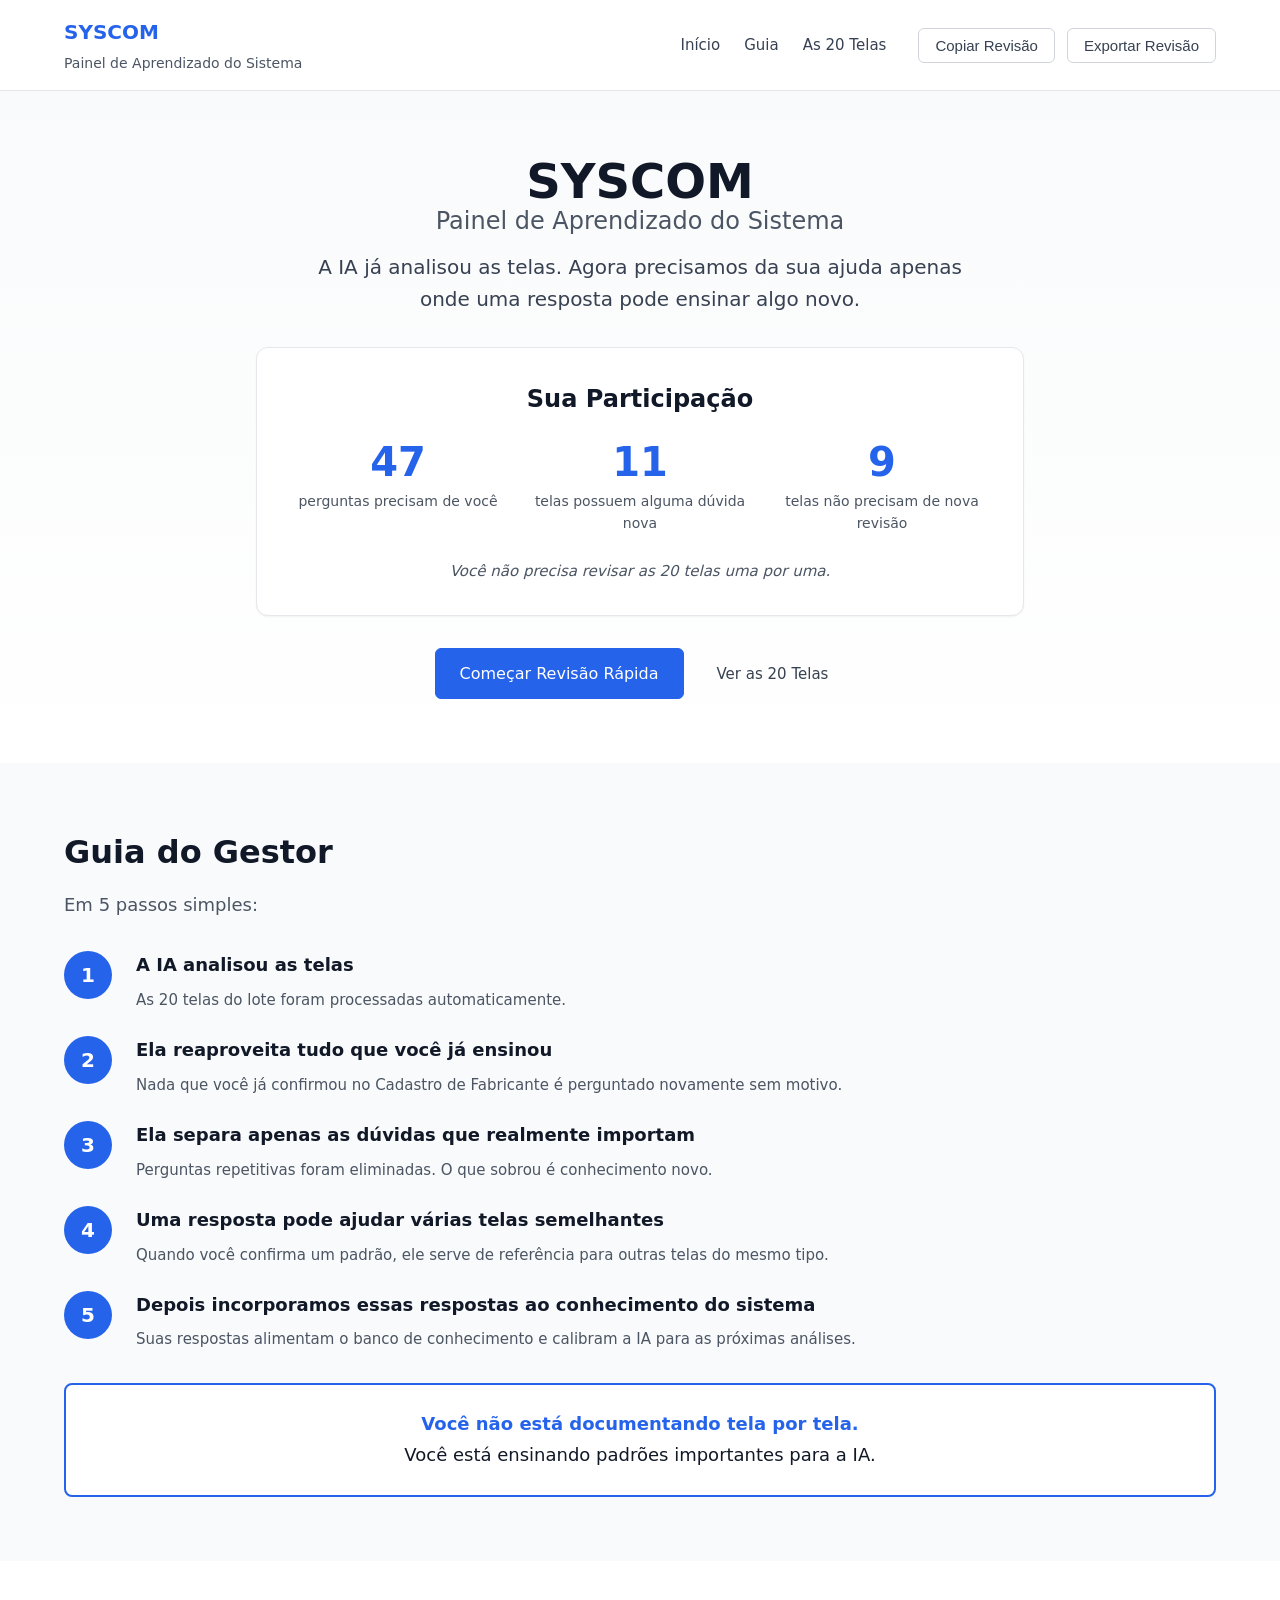
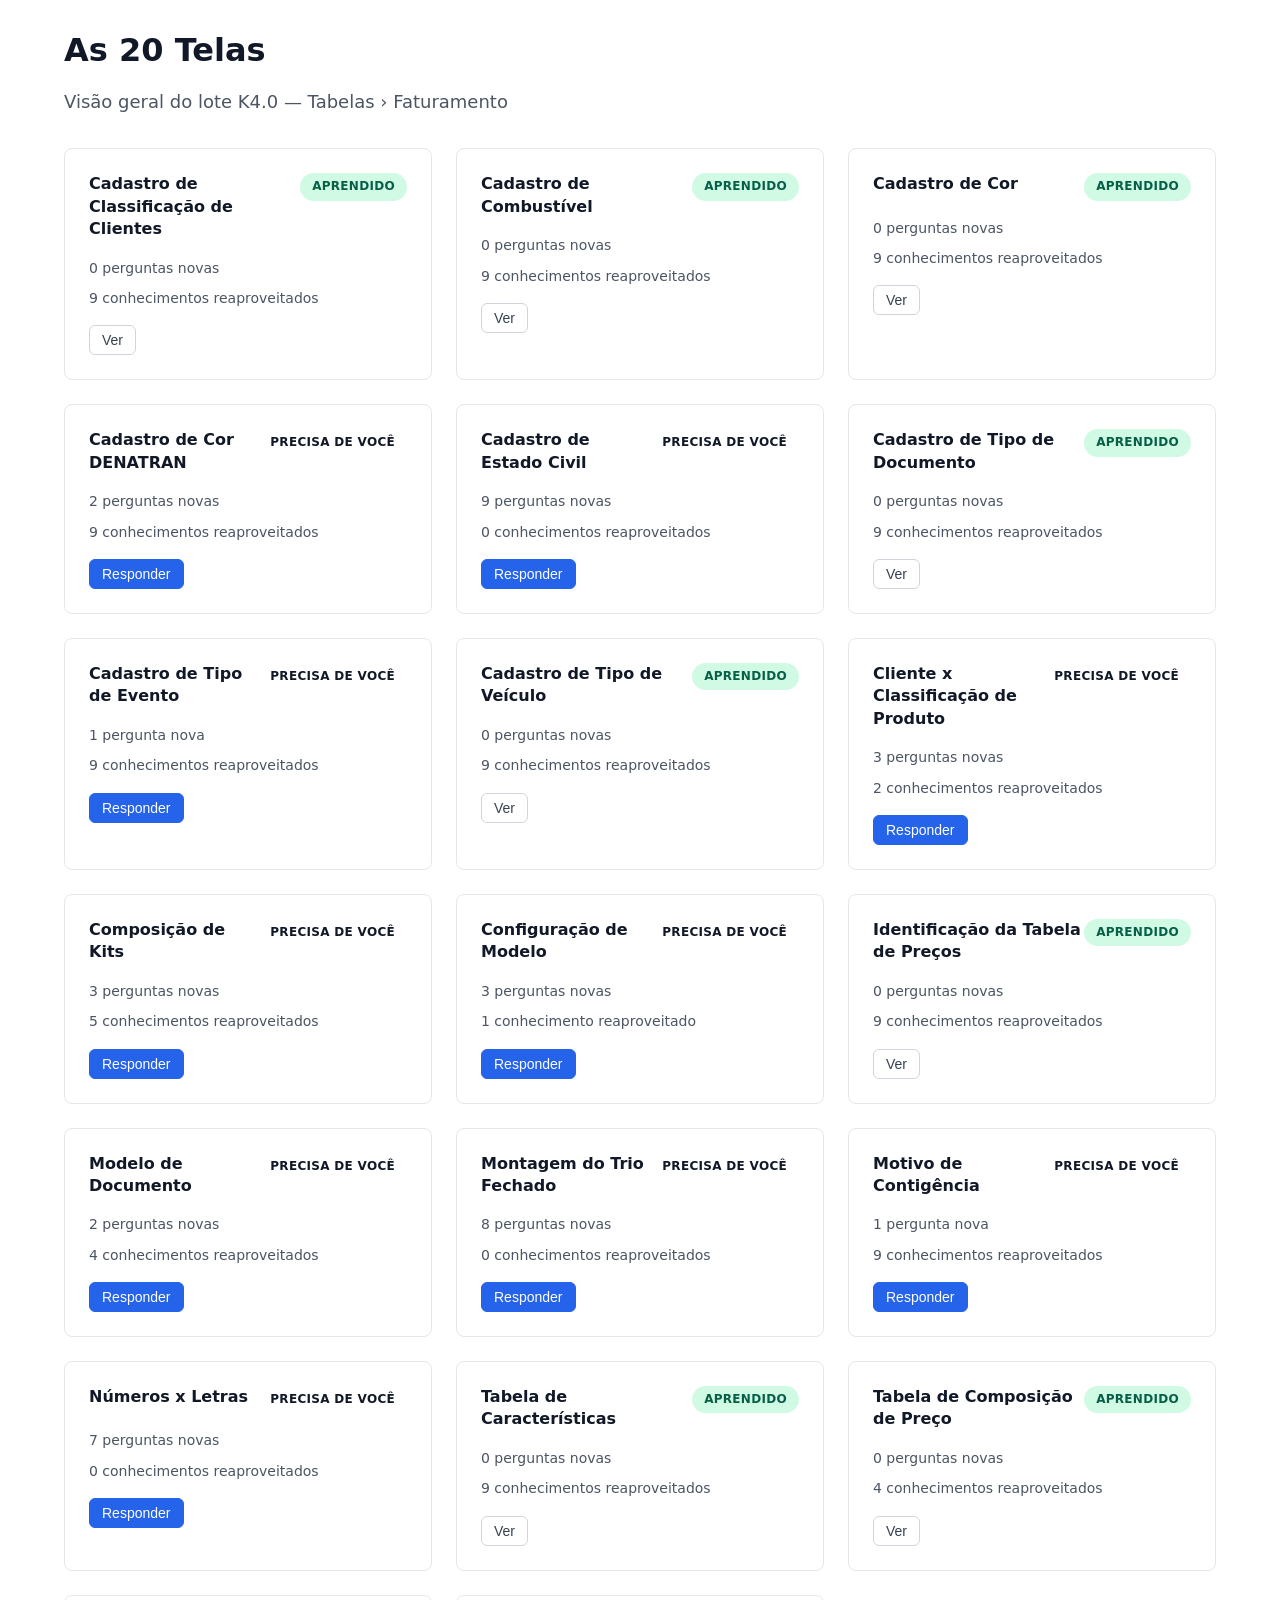
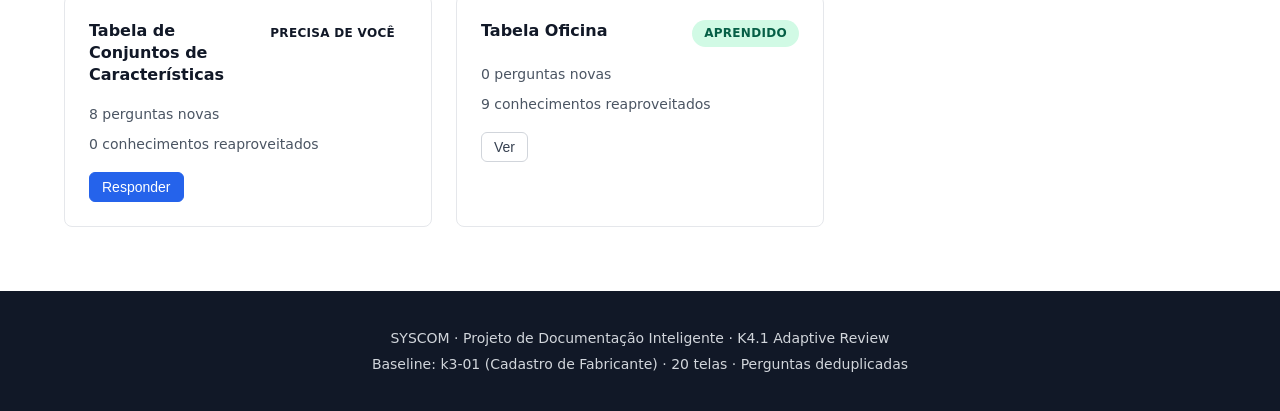
==== commit 6e3ae79b: "feat: update SYSCOM adaptive review portal" ====
--- a/index.html
+++ b/index.html
@@ -4,342 +4,175 @@
 <meta charset="utf-8">
 <meta name="viewport" content="width=device-width, initial-scale=1">
 <meta name="robots" content="noindex, nofollow">
-<title>SYSCOM · Inteligência de Documentação · K4.1 Validação Humana</title>
-<meta name="description" content="Painel de acompanhamento e validação humana do projeto de documentação inteligente do SYSCOM. K4.1 — 20 telas analisadas, 4 selecionadas para revisão estratégica.">
+<title>SYSCOM · Painel de Aprendizado do Sistema</title>
+<meta name="description" content="A IA já analisou as telas. Agora precisamos da sua ajuda apenas onde uma resposta pode ensinar algo novo.">
 <link rel="stylesheet" href="assets/app.css">
 </head>
 <body>
-<a class="skip-link" href="#conteudo">Pular para o conteúdo</a>
 
 <header class="topbar" role="banner">
   <div class="wrap topbar-inner">
     <div class="brand">
       <span class="brand-mark">SYSCOM</span>
-      <span class="brand-sub">Inteligência de Documentação</span>
+      <span class="brand-sub">Painel de Aprendizado do Sistema</span>
     </div>
-    <nav class="topnav" aria-label="Seções da página">
-      <a href="#visao-geral">Visão Geral</a>
-      <a href="#como-funciona">Como funciona</a>
-      <a href="#telas">20 telas</a>
-      <a href="#padroes">Padrões</a>
-      <a href="#preciso-fazer">O que eu preciso fazer</a>
-      <a href="#revisar">Revisar 4 telas</a>
+    <nav class="topnav" aria-label="Navegação principal">
+      <a href="#home">Início</a>
+      <a href="#guia">Guia</a>
+      <a href="#telas">As 20 Telas</a>
     </nav>
     <div class="header-cta">
-      <button type="button" class="btn btn-outline" id="btn-open-guide">
-        <span>Guia do Gestor</span>
-      </button>
-      <button type="button" class="btn btn-ghost boss-toggle-btn" id="boss-toggle" aria-pressed="false">
-        <span>Modo Chefe</span>
-      </button>
-      <a href="#revisar" class="btn btn-primary" id="cta-start-review">
-        <span>Iniciar Revisão</span>
-      </a>
+      <button type="button" class="btn btn-outline" id="btn-copiar">Copiar Revisão</button>
+      <button type="button" class="btn btn-outline" id="btn-exportar">Exportar Revisão</button>
     </div>
   </div>
 </header>
 
 <main id="conteudo" tabindex="-1">
 
-  <!-- ============================================================ HERO -->
-  <section class="hero" id="topo">
+  <!-- HOME -->
+  <section class="hero" id="home">
     <div class="wrap hero-inner">
-      <span class="badge"><span class="badge-dot" aria-hidden="true"></span>K4.1 — Validação Humana</span>
-      <h1 class="hero-title">SYSCOM<br><span>Inteligência de Documentação</span></h1>
-      <p class="hero-subtitle">Análise automática + validação humana estratégica</p>
-      <p class="hero-lede">
-        20 telas foram analisadas automaticamente. A IA selecionou 4 casos que
-        trazem maior ganho de conhecimento.
-      </p>
+      <h1 class="hero-title">SYSCOM<br><span>Painel de Aprendizado do Sistema</span></h1>
+      <p class="hero-subtitle">A IA já analisou as telas. Agora precisamos da sua ajuda apenas onde uma resposta pode ensinar algo novo.</p>
+      
+      <div class="participation-box">
+        <h2>Sua Participação</h2>
+        <div class="stats-grid">
+          <div class="stat-item">
+            <span class="stat-number" id="questions-needed">—</span>
+            <span class="stat-label">perguntas precisam de você</span>
+          </div>
+          <div class="stat-item">
+            <span class="stat-number" id="screens-with-questions">—</span>
+            <span class="stat-label">telas possuem alguma dúvida nova</span>
+          </div>
+          <div class="stat-item">
+            <span class="stat-number" id="screens-learned">—</span>
+            <span class="stat-label">telas não precisam de nova revisão</span>
+          </div>
+        </div>
+        <p class="note">Você não precisa revisar as 20 telas uma por uma.</p>
+      </div>
+
       <div class="hero-actions">
-        <a href="#revisar" class="btn btn-primary">Iniciar Revisão</a>
-        <a href="#visao-geral" class="btn btn-ghost">Ver visão geral</a>
+        <a href="#revisao-rapida" class="btn btn-primary btn-lg" id="cta-quick-review">Começar Revisão Rápida</a>
+        <a href="#telas" class="btn btn-ghost">Ver as 20 Telas</a>
       </div>
     </div>
   </section>
 
-  <!-- ============================================================ EM UMA FRASE -->
-  <div class="wrap">
-    <div class="one-liner" role="note">
-      <span class="one-liner-tag">Em uma frase</span>
-      <p>Estamos ensinando a IA a transformar as telas do SYSCOM em conhecimento documentado, usando revisão humana apenas onde ela realmente agrega valor.</p>
-    </div>
-  </div>
-
-  <!-- ============================================================ MÉTRICAS -->
-  <section class="section" id="visao-geral" aria-labelledby="t-metricas">
+  <!-- GUIA DO GESTOR -->
+  <section class="section section-alt" id="guia">
     <div class="wrap">
-      <div class="section-head">
-        <p class="section-eyebrow">Visão Geral</p>
-        <h2 class="section-title" id="t-metricas">O que a análise automática encontrou</h2>
-        <p class="section-lead">Números tirados diretamente do lote processado. Nada aqui foi arredondado ou estimado.</p>
+      <h2 class="section-title">Guia do Gestor</h2>
+      <p class="section-lead">Em 5 passos simples:</p>
+      
+      <div class="guide-steps">
+        <div class="guide-step">
+          <span class="step-number">1</span>
+          <div class="step-content">
+            <h3>A IA analisou as telas</h3>
+            <p>As 20 telas do lote foram processadas automaticamente.</p>
+          </div>
+        </div>
+        
+        <div class="guide-step">
+          <span class="step-number">2</span>
+          <div class="step-content">
+            <h3>Ela reaproveita tudo que você já ensinou</h3>
+            <p>Nada que você já confirmou no Cadastro de Fabricante é perguntado novamente sem motivo.</p>
+          </div>
+        </div>
+        
+        <div class="guide-step">
+          <span class="step-number">3</span>
+          <div class="step-content">
+            <h3>Ela separa apenas as dúvidas que realmente importam</h3>
+            <p>Perguntas repetitivas foram eliminadas. O que sobrou é conhecimento novo.</p>
+          </div>
+        </div>
+        
+        <div class="guide-step">
+          <span class="step-number">4</span>
+          <div class="step-content">
+            <h3>Uma resposta pode ajudar várias telas semelhantes</h3>
+            <p>Quando você confirma um padrão, ele serve de referência para outras telas do mesmo tipo.</p>
+          </div>
+        </div>
+        
+        <div class="guide-step">
+          <span class="step-number">5</span>
+          <div class="step-content">
+            <h3>Depois incorporamos essas respostas ao conhecimento do sistema</h3>
+            <p>Suas respostas alimentam o banco de conhecimento e calibram a IA para as próximas análises.</p>
+          </div>
+        </div>
       </div>
-      <div class="grid grid-6" id="metrics-grid" aria-live="polite"></div>
-    </div>
-  </section>
-
-  <!-- ============================================================ COMO FUNCIONA -->
-  <section class="section section-alt" id="como-funciona" aria-labelledby="t-como-funciona">
-    <div class="wrap">
-      <div class="section-head">
-        <p class="section-eyebrow">Como funciona</p>
-        <h2 class="section-title" id="t-como-funciona">Da tela à confirmação humana</h2>
-        <p class="section-lead">Passe o mouse ou clique em cada etapa para entender o que ela faz.</p>
-      </div>
-      <div class="flow-rail" id="flow-rail" role="list"></div>
-      <div class="flow-detail" id="flow-detail" aria-live="polite">Escolha uma etapa acima para ver o detalhe.</div>
-    </div>
-  </section>
-
-  <!-- ============================================================ O CONCEITO MAIS IMPORTANTE -->
-  <section class="section" id="conceito" aria-labelledby="t-conceito">
-    <div class="wrap">
-      <div class="section-head">
-        <p class="section-eyebrow">O conceito mais importante</p>
-        <h2 class="section-title" id="t-conceito">Quatro níveis, nunca misturados</h2>
-        <p class="section-lead">Toda informação carrega a sua origem. Repetição não é confirmação.</p>
-      </div>
-      <div class="grid grid-4">
-        <article class="card concept-card" data-tone="observed">
-          <span class="concept-tag">Observado</span>
-          <h3>O que a IA viu</h3>
-          <p>Está visível na captura: um campo, um botão, um rótulo. Fato de leitura, não de comportamento.</p>
-        </article>
-        <article class="card concept-card" data-tone="inferred">
-          <span class="concept-tag">Inferido</span>
-          <h3>O que a IA inferiu</h3>
-          <p>Hipótese sobre para que a tela serve ou como um botão deve se comportar. Ainda não é fato.</p>
-        </article>
-        <article class="card concept-card" data-tone="validated">
-          <span class="concept-tag">Confirmado</span>
-          <h3>O que já foi confirmado</h3>
-          <p>Uma pessoa nomeada confirmou o comportamento, com data. Vale só para a tela onde foi confirmado.</p>
-        </article>
-        <article class="card concept-card" data-tone="unknown">
-          <span class="concept-tag">Desconhecido</span>
-          <h3>O que ainda não sabemos</h3>
-          <p>Pergunta aberta ou lacuna de evidência. Resultado legítimo — melhor do que adivinhar.</p>
-        </article>
+      
+      <div class="guide-summary">
+        <p><strong>Você não está documentando tela por tela.</strong></p>
+        <p>Você está ensinando padrões importantes para a IA.</p>
       </div>
     </div>
   </section>
 
-  <!-- ============================================================ PADRÕES CANDIDATOS -->
-  <section class="section section-alt" id="padroes" aria-labelledby="t-padroes">
+  <!-- AS 20 TELAS -->
+  <section class="section" id="telas">
     <div class="wrap">
-      <div class="section-head">
-        <p class="section-eyebrow">Padrões que estão aparecendo</p>
-        <h2 class="section-title" id="t-padroes">Repetição visual não é validação</h2>
-        <p class="section-lead">Os mesmos quatro botões aparecem quase em todas as telas. Isso não prova como eles funcionam.</p>
-      </div>
-      <div class="help-box">
-        <span class="help-tag">Entenda esta seção</span>
-        <p>Repetição indica um possível padrão, não uma regra já validada.</p>
-      </div>
-      <div class="grid grid-4" id="patterns-grid"></div>
-      <div class="pattern-callout">
-        <p><strong>Repetição visual não significa validação automática.</strong> Um comportamento só é fato confirmado quando uma pessoa nomeada o testou, com data.</p>
-        <div class="callout-grid">
-          <div><b>Validado por humano em</b><span id="pattern-validated-source">—</span></div>
-          <div><b>Nas telas novas</b><span>ainda em validação</span></div>
-        </div>
+      <h2 class="section-title">As 20 Telas</h2>
+      <p class="section-lead">Visão geral do lote K4.0 — Tabelas › Faturamento</p>
+      
+      <div class="screens-grid" id="screens-grid">
+        <!-- Populado via JavaScript -->
       </div>
     </div>
   </section>
 
-  <!-- ============================================================ AS 20 TELAS -->
-  <section class="section" id="telas" aria-labelledby="t-telas">
+  <!-- REVISÃO RÁPIDA -->
+  <section class="section section-alt" id="revisao-rapida" style="display:none;">
     <div class="wrap">
-      <div class="section-head">
-        <p class="section-eyebrow">O lote analisado</p>
-        <h2 class="section-title" id="t-telas">As 20 telas</h2>
-        <p class="section-lead">Tabelas › Faturamento. Visão compacta — sem abrir cada detalhe.</p>
-      </div>
-      <div class="help-box">
-        <span class="help-tag">Por que isso importa?</span>
-        <p>Estas são telas analisadas automaticamente. Isso não significa que todos os seus comportamentos já foram confirmados.</p>
-      </div>
-      <div class="screens-toolbar" id="screens-filters" role="group" aria-label="Filtrar telas por classe de revisão"></div>
-      <div class="grid grid-4" id="screens-grid"></div>
-    </div>
-  </section>
-
-  <!-- ============================================================ O QUE EU PRECISO FAZER -->
-  <section class="section" id="preciso-fazer" aria-labelledby="t-preciso-fazer">
-    <div class="wrap">
-      <div class="card todo-card">
-        <h2 class="todo-title" id="t-preciso-fazer">O que eu preciso fazer?</h2>
-        <p class="todo-text">Você não precisa revisar as 20 telas. Apenas abra as 4 selecionadas, responda o que souber e, ao final, clique em <strong>Exportar Revisão</strong>.</p>
-        <div class="todo-stats">
-          <div class="todo-stat"><b>4</b><span>telas</span></div>
-          <div class="todo-stat"><b>32</b><span>perguntas no total</span></div>
+      <h2 class="section-title">Revisão Rápida</h2>
+      <p class="section-lead">Este é o modo recomendado. Uma pergunta por vez.</p>
+      
+      <div class="progress-bar" id="progress-container">
+        <div class="progress-inner">
+          <div class="progress-fill" id="progress-fill"></div>
         </div>
-        <p class="todo-footnote">Você pode marcar <strong>NÃO SEI</strong> quando necessário.</p>
-        <a href="#revisar" class="btn btn-primary" id="cta-go-to-review-from-todo">Ir para a revisão</a>
-      </div>
-    </div>
-  </section>
-
-  <!-- ============================================================ AS 4 CANDIDATAS -->
-  <section class="section section-alt" id="candidatas" aria-labelledby="t-candidatas">
-    <div class="wrap">
-      <div class="section-head">
-        <p class="section-eyebrow">Selecionadas para validação estratégica</p>
-        <h2 class="section-title" id="t-candidatas">As 4 telas escolhidas para revisão</h2>
-        <p class="section-lead">Cada uma testa um limite diferente do que já foi confirmado em outra tela.</p>
-      </div>
-      <div id="candidates-list"></div>
-    </div>
-  </section>
-
-  <!-- ============================================================ REVISÃO HUMANA -->
-  <section class="section" id="revisar" aria-labelledby="t-revisar">
-    <div class="wrap">
-
-      <div id="review-intro">
-        <div class="section-head">
-          <p class="section-eyebrow">Revisão humana</p>
-          <h2 class="section-title" id="t-revisar">Revisar as 4 telas</h2>
-          <p class="section-lead">Modo focado: uma tela por vez, com a representação esquemática ao lado das perguntas.</p>
+        <div class="progress-text">
+          <span>Pergunta <span id="current-q">—</span> de <span id="total-q">—</span></span>
+          <span>Respondidas: <span id="answered-count">0</span> • Pendentes: <span id="pending-count">—</span></span>
         </div>
-        <div class="help-box">
-          <span class="help-tag">Entenda esta seção</span>
-          <p>Você só precisa responder o que realmente conhece. Se não souber, marque "NÃO SEI".</p>
-        </div>
-        <button type="button" class="btn btn-primary" id="btn-open-review">Iniciar Revisão</button>
       </div>
 
-      <div class="review-shell" id="review-shell">
-        <div class="review-top">
-          <div>
-            <p class="review-progress-text" id="review-progress-text" aria-live="polite">Tela 1 de 4</p>
-            <div class="review-progress-bar" aria-hidden="true"><span id="review-progress-fill"></span></div>
-          </div>
-          <div class="autosave-status">
-            <span class="dot" aria-hidden="true"></span>
-            <span id="autosave-text">Respostas salvas neste navegador ✓</span>
-          </div>
-        </div>
+      <div class="question-card" id="question-card">
+        <!-- Populado via JavaScript -->
+      </div>
 
-        <nav class="review-tabs" id="review-tabs" aria-label="Telas da revisão"></nav>
+      <div class="review-actions">
+        <button type="button" class="btn btn-outline" id="btn-prev-question">← Anterior</button>
+        <button type="button" class="btn btn-outline" id="btn-skip-question">Pular</button>
+        <button type="button" class="btn btn-primary" id="btn-next-question">Próxima →</button>
+      </div>
 
-        <div class="review-layout" id="review-screen-panel"></div>
-
-        <div class="review-nav">
-          <button type="button" class="btn btn-ghost" id="btn-prev-screen">← Tela anterior</button>
-          <button type="button" class="btn btn-outline" id="btn-next-screen">Próxima tela →</button>
-        </div>
-
-        <div class="card export-summary" id="export-summary">
-          <h3>Resumo e exportação</h3>
-          <div class="export-grid">
-            <div class="export-stat"><b id="exp-screens">4</b><span class="muted">telas</span></div>
-            <div class="export-stat"><b id="exp-answered">0</b><span class="muted">respondidas</span></div>
-            <div class="export-stat"><b id="exp-pending">32</b><span class="muted">pendentes</span></div>
-          </div>
-          <div class="export-warning" id="export-warning">Ainda há perguntas pendentes. Você pode exportar assim mesmo — o arquivo mostra o que falta.</div>
-          <div class="reviewer-field">
-            <label for="reviewer-name">Nome de quem está revisando (obrigatório para exportar)</label>
-            <input type="text" id="reviewer-name" placeholder="Nome completo">
-          </div>
-          <button type="button" class="btn btn-primary btn-block" id="btn-export">Exportar Revisão</button>
-        </div>
+      <div class="completion-message" id="completion-message" style="display:none;">
+        <h3>Revisão Concluída!</h3>
+        <p>Você respondeu <span id="final-answered-count">—</span> perguntas.</p>
+        <p>Conhecimentos esclarecidos: <span id="knowledge-cleared-count">—</span></p>
+        <button type="button" class="btn btn-primary btn-lg" id="btn-export-final">Exportar Revisão</button>
+        <button type="button" class="btn btn-outline" id="btn-copy-final">Copiar para Área de Transferência</button>
       </div>
-    </div>
-  </section>
-
-  <!-- ============================================================ MODO CHEFE (conteúdo alternativo) -->
-  <section class="section boss-only" id="modo-chefe-resumo" aria-labelledby="t-chefe">
-    <div class="wrap">
-      <div class="section-head">
-        <p class="section-eyebrow">Modo Chefe</p>
-        <h2 class="section-title" id="t-chefe">Resumo executivo</h2>
-      </div>
-      <div class="card boss-summary-card">
-        <div class="boss-step">
-          <span class="boss-step-n">1</span>
-          <div><h4>O problema</h4><p>O conhecimento sobre as telas do SYSCOM existe, mas está espalhado e não documentado de forma estruturada.</p></div>
-        </div>
-        <div class="boss-step">
-          <span class="boss-step-n">2</span>
-          <div><h4>O que a IA já fez</h4><p>Analisou 20 telas do módulo Tabelas › Faturamento e estruturou campos, botões e comportamentos observados, sempre distinguindo fato de hipótese.</p></div>
-        </div>
-        <div class="boss-step">
-          <span class="boss-step-n">3</span>
-          <div><h4>O que encontramos nas 20 telas</h4><p>18 seguem fluxo automático, 2 pedem verificação por amostra. Nenhuma falhou. Nenhuma exige decisão humana obrigatória.</p></div>
-        </div>
-        <div class="boss-step">
-          <span class="boss-step-n">4</span>
-          <div><h4>Por que revisar só 4</h4><p>Cada uma testa um padrão que se repete nas outras telas. Confirmar aqui informa o grupo inteiro, sem revisar uma por uma.</p></div>
-        </div>
-        <div class="boss-step">
-          <span class="boss-step-n">5</span>
-          <div><h4>O que acontece depois</h4><p>Sua resposta vale como confirmado só na tela revisada. Nas demais, o padrão continua como hipótese até ser testado de novo.</p></div>
-        </div>
-      </div>
-    </div>
-  </section>
-
-  <!-- ============================================================ DEMONSTRAÇÃO -->
-  <section class="section hide-on-boss" id="demonstracao" aria-labelledby="t-demo">
-    <div class="wrap text-center">
-      <p class="section-eyebrow">Não sabe por onde começar?</p>
-      <h2 class="section-title" id="t-demo">Veja como o projeto funciona em 6 passos</h2>
-      <button type="button" class="btn btn-outline mt-lg" id="btn-open-demo">Ver Demonstração</button>
     </div>
   </section>
 
 </main>
 
-<div class="context-strip">
-  Painel interno de acompanhamento e validação. Não corresponde à documentação web final do SYSCOM.
-</div>
-
-<footer class="foot" role="contentinfo">
-  <div class="wrap foot-grid">
-    <p>MR Consultoria e Sistemas · SYSCOM · K4.1</p>
-    <p class="gap-links">Nenhum dado é enviado a servidor. As respostas ficam salvas apenas neste navegador.</p>
+<footer class="footer">
+  <div class="wrap">
+    <p>SYSCOM · Projeto de Documentação Inteligente · K4.1 Adaptive Review</p>
+    <p>Baseline: k3-01 (Cadastro de Fabricante) · 20 telas · Perguntas deduplicadas</p>
   </div>
 </footer>
-
-<!-- ============================================================ MODAL GUIA DO GESTOR -->
-<div class="demo-overlay" id="guide-overlay" role="dialog" aria-modal="true" aria-labelledby="guide-title" hidden>
-  <div class="demo-panel guide-panel">
-    <div class="demo-head">
-      <h3 id="guide-title" style="margin:0;font-size:15px;color:var(--ink-muted)">Guia do Gestor</h3>
-      <div style="display:flex;align-items:center;gap:14px">
-        <span class="demo-step-count" id="guide-step-count">1 de 7</span>
-        <button type="button" class="btn btn-small btn-ghost" id="btn-skip-guide">Pular guia</button>
-        <button type="button" class="btn btn-small btn-ghost" id="btn-close-guide">Fechar</button>
-      </div>
-    </div>
-    <div class="guide-progress-bar" aria-hidden="true"><span id="guide-progress-fill"></span></div>
-    <div class="demo-slide guide-slide" id="guide-slide"></div>
-    <div class="demo-nav">
-      <button type="button" class="btn btn-ghost" id="btn-guide-prev">← Anterior</button>
-      <button type="button" class="btn btn-primary" id="btn-guide-next">Próximo →</button>
-    </div>
-  </div>
-</div>
-
-<!-- ============================================================ MODAL DEMONSTRAÇÃO -->
-<div class="demo-overlay" id="demo-overlay" role="dialog" aria-modal="true" aria-labelledby="demo-title" hidden>
-  <div class="demo-panel">
-    <div class="demo-head">
-      <h3 id="demo-title" style="margin:0;font-size:15px;color:var(--ink-muted)">Demonstração</h3>
-      <div style="display:flex;align-items:center;gap:14px">
-        <span class="demo-step-count" id="demo-step-count">1 / 6</span>
-        <button type="button" class="btn btn-small btn-ghost" id="btn-close-demo">Fechar</button>
-      </div>
-    </div>
-    <div class="demo-slide" id="demo-slide"></div>
-    <div class="demo-dots" id="demo-dots"></div>
-    <div class="demo-nav">
-      <button type="button" class="btn btn-ghost" id="btn-demo-prev">← Voltar</button>
-      <button type="button" class="btn btn-primary" id="btn-demo-next">Avançar →</button>
-    </div>
-  </div>
-</div>
 
 <script src="assets/app.js"></script>
 </body>
--- a/assets/app.css
+++ b/assets/app.css
@@ -1,605 +1,598 @@
-/* ==========================================================================
-   SYSCOM · K4.1 — Portal de Revisão do Gestor
-   Software empresarial moderno: base dark/navy, destaque teal/ciano.
-   ========================================================================== */
+/* SYSCOM K4.1 Adaptive Review - Estilos */
+
+* {
+  margin: 0;
+  padding: 0;
+  box-sizing: border-box;
+}
 
 :root {
-  /* Paleta base */
-  --navy-950: #060e1c;
-  --navy-900: #0a1730;
-  --navy-800: #0f2040;
-  --navy-700: #152b52;
-  --navy-600: #1c3a68;
-  --line-dark: #24365c;
-  --line-soft: rgba(148, 178, 224, 0.16);
-
-  --teal-500: #12b8ad;
-  --teal-400: #2dd4bf;
-  --teal-300: #7fe3d8;
-  --teal-glow: rgba(45, 212, 191, 0.28);
-
-  --ink-hi: #f3f7fc;
-  --ink: #dce6f5;
-  --ink-muted: #9db0cd;
-  --ink-faint: #6c7f9e;
-
-  --amber: #f0b25f;
-  --amber-bg: rgba(240, 178, 95, 0.14);
-  --blue: #5b9dfb;
-  --blue-bg: rgba(91, 157, 251, 0.14);
-  --green: #3ecf8e;
-  --green-bg: rgba(62, 207, 142, 0.14);
-  --slate: #94a3b8;
-  --slate-bg: rgba(148, 163, 184, 0.14);
-
-  --r-sm: 8px;
-  --r-md: 14px;
-  --r-lg: 20px;
-  --shadow-1: 0 1px 2px rgba(0, 0, 0, 0.3), 0 8px 24px rgba(0, 0, 0, 0.28);
-  --shadow-2: 0 20px 60px rgba(0, 0, 0, 0.4);
-  --maxw: 1180px;
-  --dur: 200ms;
-  --ease: cubic-bezier(0.2, 0.7, 0.3, 1);
-}
-
-* { box-sizing: border-box; }
-html { scroll-behavior: smooth; scroll-padding-top: 76px; }
+  --color-primary: #2563eb;
+  --color-primary-hover: #1d4ed8;
+  --color-gray-50: #f9fafb;
+  --color-gray-100: #f3f4f6;
+  --color-gray-200: #e5e7eb;
+  --color-gray-300: #d1d5db;
+  --color-gray-600: #4b5563;
+  --color-gray-700: #374151;
+  --color-gray-900: #111827;
+  --color-success: #10b981;
+  --color-warning: #f59e0b;
+  --color-info: #3b82f6;
+  --font-sans: system-ui, -apple-system, sans-serif;
+  --shadow-sm: 0 1px 2px 0 rgb(0 0 0 / 0.05);
+  --shadow-md: 0 4px 6px -1px rgb(0 0 0 / 0.1);
+  --shadow-lg: 0 10px 15px -3px rgb(0 0 0 / 0.1);
+}
+
 body {
-  margin: 0;
-  background: var(--navy-950);
-  color: var(--ink);
-  font: 16px/1.6 "Segoe UI", system-ui, -apple-system, "Inter", "Helvetica Neue", Arial, sans-serif;
-  -webkit-font-smoothing: antialiased;
-}
-h1, h2, h3, h4 { line-height: 1.22; margin: 0; color: var(--ink-hi); letter-spacing: -0.01em; }
-p { margin: 0 0 0.8em; }
-ul, ol { margin: 0; padding: 0; list-style: none; }
-a { color: var(--teal-300); text-decoration: none; }
-button { font-family: inherit; }
-img, svg { display: block; max-width: 100%; }
-
-.wrap { max-width: var(--maxw); margin: 0 auto; padding: 0 24px; }
-.muted { color: var(--ink-muted); }
-.skip-link {
-  position: absolute; left: -9999px; top: 8px; z-index: 300;
-  background: #fff; color: var(--navy-900); padding: 10px 14px; border-radius: 8px; font-weight: 600;
-}
-.skip-link:focus { left: 12px; }
-:focus-visible { outline: 3px solid var(--teal-400); outline-offset: 2px; border-radius: 6px; }
-
-/* ==========================================================================
-   Topbar
-   ========================================================================== */
+  font-family: var(--font-sans);
+  line-height: 1.6;
+  color: var(--color-gray-900);
+  background: #fff;
+}
+
+.wrap {
+  max-width: 1200px;
+  margin: 0 auto;
+  padding: 0 1.5rem;
+}
+
+/* HEADER */
 .topbar {
-  position: sticky; top: 0; z-index: 200;
-  background: rgba(6, 14, 28, 0.88);
-  backdrop-filter: blur(10px);
-  border-bottom: 1px solid var(--line-soft);
-}
+  background: #fff;
+  border-bottom: 1px solid var(--color-gray-200);
+  padding: 1rem 0;
+  position: sticky;
+  top: 0;
+  z-index: 100;
+}
+
 .topbar-inner {
-  display: flex; align-items: center; gap: 18px; min-height: 60px; flex-wrap: wrap;
-}
-.brand { display: flex; align-items: baseline; gap: 10px; white-space: nowrap; }
-.brand-mark { font-weight: 700; font-size: 17px; color: var(--ink-hi); letter-spacing: 0.02em; }
-.brand-sub { font-size: 12px; color: var(--ink-faint); }
+  display: flex;
+  align-items: center;
+  gap: 2rem;
+}
+
+.brand {
+  display: flex;
+  flex-direction: column;
+  gap: 0.25rem;
+}
+
+.brand-mark {
+  font-size: 1.25rem;
+  font-weight: 700;
+  color: var(--color-primary);
+}
+
+.brand-sub {
+  font-size: 0.875rem;
+  color: var(--color-gray-600);
+}
+
 .topnav {
-  display: flex; gap: 2px; margin-left: auto; overflow-x: auto; scrollbar-width: none;
-}
-.topnav::-webkit-scrollbar { display: none; }
+  display: flex;
+  gap: 1.5rem;
+  margin-left: auto;
+}
+
 .topnav a {
-  color: var(--ink-muted); font-size: 13.5px; padding: 8px 12px; border-radius: 999px;
-  white-space: nowrap; transition: background var(--dur) var(--ease), color var(--dur) var(--ease);
-}
-.topnav a:hover { color: var(--ink-hi); background: rgba(255, 255, 255, 0.06); }
-.topnav a.is-active { color: var(--navy-950); background: var(--teal-400); font-weight: 600; }
-
+  color: var(--color-gray-700);
+  text-decoration: none;
+  font-size: 0.9375rem;
+  font-weight: 500;
+  transition: color 0.2s;
+}
+
+.topnav a:hover {
+  color: var(--color-primary);
+}
+
+.header-cta {
+  display: flex;
+  gap: 0.75rem;
+}
+
+/* BUTTONS */
 .btn {
-  display: inline-flex; align-items: center; gap: 8px; justify-content: center;
-  padding: 10px 18px; border-radius: 10px; border: 1px solid transparent;
-  font-size: 14.5px; font-weight: 600; cursor: pointer;
-  transition: transform var(--dur) var(--ease), background var(--dur) var(--ease), border-color var(--dur) var(--ease), box-shadow var(--dur) var(--ease);
-}
-.btn:hover { transform: translateY(-1px); }
-.btn:active { transform: translateY(0); }
-.btn-primary { background: linear-gradient(135deg, var(--teal-400), var(--teal-500)); color: #04241f; box-shadow: 0 8px 22px var(--teal-glow); }
-.btn-primary:hover { box-shadow: 0 10px 28px var(--teal-glow); }
-.btn-ghost { background: rgba(255, 255, 255, 0.05); color: var(--ink); border-color: var(--line-soft); }
-.btn-ghost:hover { background: rgba(255, 255, 255, 0.09); border-color: var(--teal-400); }
-.btn-outline { background: transparent; color: var(--teal-300); border-color: rgba(45, 212, 191, 0.4); }
-.btn-outline:hover { background: rgba(45, 212, 191, 0.08); }
-.btn-small { padding: 7px 12px; font-size: 13px; }
-.btn-block { width: 100%; }
-.btn[disabled] { opacity: 0.45; cursor: not-allowed; transform: none; }
-.btn svg { width: 16px; height: 16px; flex: none; }
-
-.header-cta { display: flex; gap: 10px; align-items: center; }
-
-/* ==========================================================================
-   Hero
-   ========================================================================== */
+  display: inline-flex;
+  align-items: center;
+  justify-content: center;
+  padding: 0.5rem 1rem;
+  font-size: 0.9375rem;
+  font-weight: 500;
+  border-radius: 0.375rem;
+  border: 1px solid transparent;
+  cursor: pointer;
+  text-decoration: none;
+  transition: all 0.2s;
+  white-space: nowrap;
+}
+
+.btn-primary {
+  background: var(--color-primary);
+  color: #fff;
+  border-color: var(--color-primary);
+}
+
+.btn-primary:hover {
+  background: var(--color-primary-hover);
+}
+
+.btn-outline {
+  background: transparent;
+  color: var(--color-gray-700);
+  border-color: var(--color-gray-300);
+}
+
+.btn-outline:hover {
+  background: var(--color-gray-50);
+}
+
+.btn-ghost {
+  background: transparent;
+  color: var(--color-gray-700);
+}
+
+.btn-ghost:hover {
+  background: var(--color-gray-50);
+}
+
+.btn-lg {
+  padding: 0.75rem 1.5rem;
+  font-size: 1rem;
+}
+
+/* HERO */
 .hero {
-  position: relative; overflow: hidden; color: var(--ink-hi);
-  background:
-    radial-gradient(900px 460px at 85% -10%, rgba(45, 212, 191, 0.22), transparent 60%),
-    radial-gradient(760px 420px at -10% 105%, rgba(91, 157, 251, 0.16), transparent 60%),
-    linear-gradient(160deg, var(--navy-950) 0%, var(--navy-900) 55%, var(--navy-800) 100%);
-  border-bottom: 1px solid var(--line-soft);
-}
-.hero::before {
-  content: ""; position: absolute; inset: 0; pointer-events: none;
-  background-image:
-    linear-gradient(rgba(255, 255, 255, 0.035) 1px, transparent 1px),
-    linear-gradient(90deg, rgba(255, 255, 255, 0.035) 1px, transparent 1px);
-  background-size: 46px 46px;
-  -webkit-mask-image: linear-gradient(180deg, #000 5%, transparent 80%);
-  mask-image: linear-gradient(180deg, #000 5%, transparent 80%);
-}
-.hero-inner { position: relative; padding: 84px 0 68px; }
-.badge {
-  display: inline-flex; align-items: center; gap: 8px;
-  font-size: 12.5px; font-weight: 700; letter-spacing: 0.05em; text-transform: uppercase;
-  padding: 6px 13px; border-radius: 999px;
-  background: rgba(45, 212, 191, 0.14); color: var(--teal-300);
-  border: 1px solid rgba(45, 212, 191, 0.3);
-}
-.badge-dot { width: 6px; height: 6px; border-radius: 50%; background: var(--teal-400); box-shadow: 0 0 0 3px rgba(45, 212, 191, 0.25); }
-.hero-title { font-size: clamp(38px, 6vw, 60px); font-weight: 700; margin: 22px 0 6px; letter-spacing: -0.02em; }
-.hero-title span { color: var(--teal-300); }
-.hero-subtitle { font-size: clamp(17px, 2.1vw, 21px); color: var(--ink-muted); max-width: 640px; margin-bottom: 26px; }
-.hero-lede {
-  font-size: 17px; color: var(--ink); max-width: 620px; padding: 16px 18px;
-  background: rgba(255, 255, 255, 0.03); border: 1px solid var(--line-soft); border-radius: var(--r-md);
-  margin-bottom: 30px;
-}
-.hero-actions { display: flex; gap: 12px; flex-wrap: wrap; }
-
-/* ==========================================================================
-   Em uma frase (card fixo abaixo do Hero)
-   ========================================================================== */
-.one-liner {
-  margin-top: -34px; position: relative; z-index: 2;
-  display: flex; align-items: center; gap: 16px; flex-wrap: wrap;
-  padding: 20px 24px; border-radius: var(--r-lg);
-  background: linear-gradient(135deg, rgba(45, 212, 191, 0.12), rgba(255, 255, 255, 0.03));
-  border: 1px solid rgba(45, 212, 191, 0.28); box-shadow: var(--shadow-1);
-}
-.one-liner-tag {
-  flex: none; font-size: 11.5px; font-weight: 700; letter-spacing: 0.06em; text-transform: uppercase;
-  padding: 6px 12px; border-radius: 999px; background: var(--teal-400); color: var(--navy-950);
-}
-.one-liner p { margin: 0; font-size: 15.5px; color: var(--ink-hi); flex: 1 1 320px; }
-
-/* ==========================================================================
-   Ajuda contextual (caixas curtas dentro de seções)
-   ========================================================================== */
-.help-box {
-  display: flex; align-items: baseline; gap: 10px; flex-wrap: wrap;
-  padding: 12px 16px; margin-bottom: 20px; border-radius: var(--r-sm);
-  background: rgba(91, 157, 251, 0.06); border: 1px solid rgba(91, 157, 251, 0.22);
-}
-.help-tag {
-  flex: none; font-size: 11px; font-weight: 700; letter-spacing: 0.05em; text-transform: uppercase;
-  color: var(--blue);
-}
-.help-box p { margin: 0; font-size: 13.5px; color: var(--ink); }
-
-/* ==========================================================================
-   O que eu preciso fazer (bloco antes das candidatas)
-   ========================================================================== */
-.todo-card { padding: 30px; }
-.todo-title { font-size: 24px; margin-bottom: 10px; }
-.todo-text { font-size: 15.5px; color: var(--ink); margin-bottom: 18px; max-width: 640px; }
-.todo-stats { display: flex; gap: 28px; margin-bottom: 16px; flex-wrap: wrap; }
-.todo-stat { display: flex; align-items: baseline; gap: 8px; }
-.todo-stat b { font-size: 32px; font-weight: 800; color: var(--teal-300); font-variant-numeric: tabular-nums; }
-.todo-stat span { font-size: 13.5px; color: var(--ink-muted); }
-.todo-footnote { font-size: 13.5px; color: var(--ink-faint); margin-bottom: 20px; }
-
-/* ==========================================================================
-   Seções gerais
-   ========================================================================== */
-.section { padding: 76px 0; border-top: 1px solid var(--line-soft); }
-.section-alt { background: rgba(255, 255, 255, 0.015); }
-.section-head { margin-bottom: 32px; max-width: 720px; }
-.section-eyebrow {
-  font-size: 12.5px; font-weight: 700; letter-spacing: 0.08em; text-transform: uppercase;
-  color: var(--teal-400); margin-bottom: 10px;
-}
-.section-title { font-size: clamp(26px, 3.4vw, 36px); font-weight: 700; margin-bottom: 10px; }
-.section-lead { font-size: 16.5px; color: var(--ink-muted); }
-
-.grid { display: grid; gap: 18px; }
-.grid-2 { grid-template-columns: repeat(2, minmax(0, 1fr)); }
-.grid-3 { grid-template-columns: repeat(3, minmax(0, 1fr)); }
-.grid-4 { grid-template-columns: repeat(4, minmax(0, 1fr)); }
-.grid-6 { grid-template-columns: repeat(6, minmax(0, 1fr)); }
-
-.card {
-  background: linear-gradient(180deg, rgba(255, 255, 255, 0.035), rgba(255, 255, 255, 0.015));
-  border: 1px solid var(--line-soft); border-radius: var(--r-lg); padding: 22px;
-  box-shadow: var(--shadow-1);
-  transition: transform var(--dur) var(--ease), border-color var(--dur) var(--ease), box-shadow var(--dur) var(--ease);
-}
-.card:hover { transform: translateY(-2px); border-color: rgba(45, 212, 191, 0.32); }
-.card h3 { font-size: 17px; margin-bottom: 8px; }
-.card p { color: var(--ink-muted); margin: 0; font-size: 14.5px; }
-
-/* ==========================================================================
-   Métricas
-   ========================================================================== */
-.metric-card { text-align: left; }
-.metric-value { font-size: 42px; font-weight: 800; color: var(--teal-300); line-height: 1; margin-bottom: 6px; font-variant-numeric: tabular-nums; }
-.metric-value.is-zero { color: var(--green); }
-.metric-label { font-size: 14px; color: var(--ink-muted); }
-
-/* ==========================================================================
-   Como funciona — trilho animado
-   ========================================================================== */
-.flow-rail { display: flex; flex-wrap: wrap; gap: 10px; align-items: stretch; }
-.flow-step {
-  flex: 1 1 150px; position: relative; background: rgba(255, 255, 255, 0.03);
-  border: 1px solid var(--line-soft); border-radius: var(--r-md); padding: 16px 14px;
-  cursor: pointer; text-align: left; color: inherit; font: inherit;
-  transition: background var(--dur) var(--ease), border-color var(--dur) var(--ease), transform var(--dur) var(--ease);
-}
-.flow-step:hover, .flow-step:focus-visible, .flow-step.is-active {
-  background: rgba(45, 212, 191, 0.08); border-color: var(--teal-400); transform: translateY(-2px);
-}
-.flow-step-n {
-  width: 26px; height: 26px; border-radius: 50%; display: grid; place-items: center;
-  background: var(--navy-700); color: var(--teal-300); font-size: 12px; font-weight: 700; margin-bottom: 10px;
-}
-.flow-step.is-active .flow-step-n, .flow-step:hover .flow-step-n { background: var(--teal-400); color: var(--navy-950); }
-.flow-step-title { font-size: 14px; font-weight: 600; color: var(--ink-hi); }
-.flow-arrow { display: flex; align-items: center; color: var(--ink-faint); flex: 0 0 auto; }
-.flow-arrow svg { width: 16px; height: 16px; }
-.flow-detail {
-  margin-top: 20px; padding: 16px 18px; background: rgba(255, 255, 255, 0.03);
-  border: 1px solid var(--line-soft); border-left: 3px solid var(--teal-400); border-radius: var(--r-md);
-  font-size: 15px; color: var(--ink); min-height: 52px;
-}
-
-/* ==========================================================================
-   Conceito: 4 cards (visto / inferido / confirmado / desconhecido)
-   ========================================================================== */
-.concept-card { border-top: 4px solid var(--line-dark); }
-.concept-card[data-tone="observed"] { border-top-color: var(--blue); }
-.concept-card[data-tone="inferred"] { border-top-color: var(--amber); }
-.concept-card[data-tone="validated"] { border-top-color: var(--green); }
-.concept-card[data-tone="unknown"] { border-top-color: var(--slate); }
-.concept-tag {
-  display: inline-block; font-size: 11.5px; font-weight: 700; letter-spacing: 0.06em;
-  padding: 4px 9px; border-radius: 6px; margin-bottom: 12px; text-transform: uppercase;
-}
-.concept-card[data-tone="observed"] .concept-tag { background: var(--blue-bg); color: var(--blue); }
-.concept-card[data-tone="inferred"] .concept-tag { background: var(--amber-bg); color: var(--amber); }
-.concept-card[data-tone="validated"] .concept-tag { background: var(--green-bg); color: var(--green); }
-.concept-card[data-tone="unknown"] .concept-tag { background: var(--slate-bg); color: var(--slate); }
-
-/* ==========================================================================
-   Padrões candidatos
-   ========================================================================== */
-.pattern-card { position: relative; }
-.pattern-name { font-size: 19px; font-weight: 700; margin-bottom: 4px; }
-.pattern-ratio { font-size: 28px; font-weight: 800; color: var(--teal-300); margin: 6px 0; font-variant-numeric: tabular-nums; }
-.pattern-bar { height: 6px; border-radius: 999px; background: rgba(255, 255, 255, 0.08); overflow: hidden; margin-bottom: 10px; }
-.pattern-bar span { display: block; height: 100%; background: linear-gradient(90deg, var(--teal-500), var(--teal-400)); border-radius: 999px; }
-.pattern-note { font-size: 13.5px; color: var(--ink-faint); }
-.badge-candidate {
-  position: absolute; top: 18px; right: 18px; font-size: 10.5px; font-weight: 700; letter-spacing: 0.05em;
-  padding: 4px 8px; border-radius: 6px; background: var(--amber-bg); color: var(--amber); text-transform: uppercase;
-}
-.pattern-callout {
-  margin-top: 22px; padding: 18px 20px; border-radius: var(--r-md);
-  background: rgba(240, 178, 95, 0.07); border: 1px solid rgba(240, 178, 95, 0.28);
-  color: var(--ink);
-}
-.pattern-callout strong { color: var(--amber); }
-.pattern-callout .callout-grid { display: grid; grid-template-columns: repeat(2, minmax(0, 1fr)); gap: 14px; margin-top: 12px; }
-.pattern-callout .callout-grid div { font-size: 14px; }
-.pattern-callout .callout-grid b { display: block; color: var(--ink-hi); margin-bottom: 2px; }
-
-/* ==========================================================================
-   Grade das 20 telas
-   ========================================================================== */
-.screens-toolbar { display: flex; gap: 10px; flex-wrap: wrap; margin-bottom: 22px; }
-.filter-chip {
-  padding: 7px 14px; border-radius: 999px; font-size: 13px; font-weight: 600;
-  background: rgba(255, 255, 255, 0.04); border: 1px solid var(--line-soft); color: var(--ink-muted);
-  cursor: pointer; transition: all var(--dur) var(--ease);
-}
-.filter-chip:hover { border-color: var(--teal-400); color: var(--ink-hi); }
-.filter-chip.is-active { background: var(--teal-400); color: var(--navy-950); border-color: var(--teal-400); }
-
-.screen-card { display: flex; flex-direction: column; gap: 10px; }
-.screen-card.is-candidate { border-color: rgba(45, 212, 191, 0.4); background: linear-gradient(180deg, rgba(45, 212, 191, 0.07), rgba(255, 255, 255, 0.015)); }
-.screen-card-top { display: flex; justify-content: space-between; align-items: flex-start; gap: 10px; }
-.screen-card-title { font-size: 15.5px; font-weight: 700; color: var(--ink-hi); }
-.screen-card-module { font-size: 12.5px; color: var(--ink-faint); }
-.class-pill {
-  flex: none; font-size: 11px; font-weight: 700; letter-spacing: 0.03em; padding: 4px 9px; border-radius: 999px;
-  white-space: nowrap;
-}
-.class-pill[data-class="AUTO_PASS"] { background: var(--green-bg); color: var(--green); }
-.class-pill[data-class="SAMPLE_QA"] { background: var(--blue-bg); color: var(--blue); }
-.class-pill[data-class="AI_RECHECK"] { background: var(--amber-bg); color: var(--amber); }
-.class-pill[data-class="SOURCE_GAP"] { background: var(--slate-bg); color: var(--slate); }
-.class-pill[data-class="HUMAN_DECISION"] { background: rgba(240, 95, 95, 0.16); color: #f07777; }
-.screen-card-stats { display: flex; gap: 14px; flex-wrap: wrap; font-size: 12.5px; color: var(--ink-muted); }
-.screen-card-stats b { color: var(--ink-hi); font-variant-numeric: tabular-nums; }
-.candidate-flag {
-  display: inline-flex; align-items: center; gap: 6px; font-size: 11.5px; font-weight: 700;
-  color: var(--teal-300); margin-top: 2px;
-}
-
-/* ==========================================================================
-   Candidatas em destaque
-   ========================================================================== */
-.candidate-card {
-  display: grid; grid-template-columns: 1fr 1.15fr; gap: 26px; align-items: start;
-  padding: 28px; margin-bottom: 22px;
-}
-.candidate-rank {
-  display: inline-flex; align-items: center; gap: 8px; font-size: 12.5px; font-weight: 700;
-  color: var(--teal-300); text-transform: uppercase; letter-spacing: 0.05em; margin-bottom: 10px;
-}
-.candidate-title { font-size: 24px; font-weight: 700; margin-bottom: 6px; }
-.candidate-why { font-size: 15px; color: var(--ink); margin-bottom: 16px; }
-.candidate-block { margin-bottom: 14px; }
-.candidate-block-label { font-size: 12px; font-weight: 700; letter-spacing: 0.05em; text-transform: uppercase; color: var(--ink-faint); margin-bottom: 6px; }
-.candidate-block-text { font-size: 14.5px; color: var(--ink); }
-.candidate-actions { margin-top: 18px; }
-
-/* Representação esquemática da tela (mockup gerado, sem screenshot) */
-.mock-frame {
-  background: #f3f5f9; border-radius: var(--r-md); overflow: hidden; color: #1b2536;
-  border: 1px solid rgba(0, 0, 0, 0.08); box-shadow: var(--shadow-1);
-}
-.mock-titlebar {
-  display: flex; align-items: center; gap: 8px; padding: 8px 12px;
-  background: linear-gradient(180deg, #2a3958, #1f2c47); color: #d9e3f5; font-size: 12px; font-weight: 600;
-}
-.mock-titlebar .mock-dot { width: 9px; height: 9px; border-radius: 50%; background: #5b9dfb; }
-.mock-titlebar .mock-x { margin-left: auto; width: 16px; height: 16px; border-radius: 3px; background: rgba(255, 90, 90, 0.85); display: grid; place-items: center; color: #fff; font-size: 10px; line-height: 1; }
-.mock-body { padding: 16px; display: flex; flex-direction: column; gap: 10px; }
-.mock-field { display: flex; align-items: center; gap: 8px; font-size: 12px; }
-.mock-field-label { width: 118px; flex: none; color: #4b5877; text-align: right; font-weight: 600; }
-.mock-field-input {
-  flex: 1; height: 26px; border-radius: 5px; background: #fff; border: 1px solid #c7cede;
-  display: flex; align-items: center; padding: 0 8px; color: #8993ab; font-size: 12px;
-}
-.mock-field-btn { flex: none; width: 26px; height: 26px; border-radius: 5px; background: #e4e9f3; border: 1px solid #c7cede; display: grid; place-items: center; font-size: 11px; color: #4b5877; }
-.mock-field-gray { flex: 1; height: 26px; border-radius: 5px; background: #e9ecf3; border: 1px solid #d6dbe8; }
-.mock-grid { border: 1px solid #c7cede; border-radius: 5px; overflow: hidden; margin-top: 4px; }
-.mock-grid-head { display: flex; background: #e4e9f3; font-size: 10.5px; font-weight: 700; color: #4b5877; }
-.mock-grid-head span, .mock-grid-row span { flex: 1; padding: 5px 8px; border-right: 1px solid #d6dbe8; }
-.mock-grid-head span:last-child, .mock-grid-row span:last-child { border-right: 0; }
-.mock-grid-row { display: flex; font-size: 10.5px; color: #a7afc4; background: #fff; border-top: 1px solid #eef0f5; }
-.mock-panel-label { font-size: 10.5px; font-weight: 700; color: #4b5877; background: #e9ecf3; padding: 4px 8px; border-radius: 4px 4px 0 0; }
-.mock-footer { display: flex; gap: 8px; padding: 10px 16px; background: #eaedf3; border-top: 1px solid #d6dbe8; flex-wrap: wrap; }
-.mock-btn {
-  font-size: 11.5px; font-weight: 700; padding: 6px 12px; border-radius: 4px; background: #dde2ee;
-  color: #38435f; border: 1px solid #c7cede;
-}
-.mock-btn.is-disabled { color: #a7afc4; background: #eceef3; }
-.mock-btn.is-primary { background: #2a3958; color: #fff; border-color: #2a3958; }
-.mock-caption { margin-top: 10px; font-size: 12.5px; color: var(--ink-faint); text-align: center; }
-
-/* ==========================================================================
-   Padrões por candidata (chips com status)
-   ========================================================================== */
-.tag-chip {
-  display: inline-flex; align-items: center; gap: 6px; font-size: 11.5px; font-weight: 700;
-  padding: 4px 10px; border-radius: 999px; letter-spacing: 0.02em;
-}
-.tag-chip[data-tag="OBSERVED"] { background: var(--blue-bg); color: var(--blue); }
-.tag-chip[data-tag="INFERRED"] { background: var(--amber-bg); color: var(--amber); }
-.tag-chip[data-tag="CANDIDATE_PATTERN"] { background: rgba(148, 163, 184, 0.16); color: #c3ceda; }
-.tag-chip[data-tag="VALIDATED_ELSEWHERE"] { background: var(--green-bg); color: var(--green); }
-
-/* ==========================================================================
-   Revisão humana (modo focado)
-   ========================================================================== */
-.review-shell { display: none; }
-.review-shell.is-open { display: block; }
-.review-top {
-  display: flex; align-items: center; justify-content: space-between; gap: 16px; margin-bottom: 20px; flex-wrap: wrap;
-}
-.review-progress-text { font-size: 14px; color: var(--ink-muted); }
-.review-progress-bar { width: 220px; height: 6px; border-radius: 999px; background: rgba(255, 255, 255, 0.08); overflow: hidden; }
-.review-progress-bar span { display: block; height: 100%; background: linear-gradient(90deg, var(--teal-500), var(--teal-400)); transition: width var(--dur) var(--ease); }
-.review-tabs { display: flex; gap: 8px; margin-bottom: 26px; flex-wrap: wrap; }
-.review-tab {
-  padding: 9px 14px; border-radius: 10px; background: rgba(255, 255, 255, 0.04); border: 1px solid var(--line-soft);
-  font-size: 13px; font-weight: 600; color: var(--ink-muted); cursor: pointer; display: flex; align-items: center; gap: 8px;
-  transition: all var(--dur) var(--ease);
-}
-.review-tab:hover { border-color: var(--teal-400); color: var(--ink-hi); }
-.review-tab.is-active { background: rgba(45, 212, 191, 0.12); border-color: var(--teal-400); color: var(--ink-hi); }
-.review-tab-check {
-  width: 16px; height: 16px; border-radius: 50%; flex: none; display: grid; place-items: center;
-  background: rgba(255, 255, 255, 0.1); font-size: 10px;
-}
-.review-tab.is-complete .review-tab-check { background: var(--green); color: var(--navy-950); }
-
-.review-layout { display: grid; grid-template-columns: 380px 1fr; gap: 28px; align-items: start; }
-.review-side { position: sticky; top: 90px; }
-.review-questions { display: flex; flex-direction: column; gap: 16px; }
-
-.question-card { padding: 20px; }
-.question-top { display: flex; justify-content: space-between; align-items: flex-start; gap: 12px; margin-bottom: 10px; }
-.question-subject { font-size: 12.5px; font-weight: 700; text-transform: uppercase; letter-spacing: 0.04em; color: var(--ink-faint); }
-.question-text { font-size: 16px; color: var(--ink-hi); margin: 8px 0 10px; font-weight: 600; }
-.question-basis { font-size: 13.5px; color: var(--ink-muted); margin-bottom: 12px; }
-.question-hint { font-size: 13px; color: var(--amber); margin-bottom: 12px; }
-.hypothesis-box {
-  background: rgba(255, 255, 255, 0.03); border: 1px dashed var(--line-soft); border-radius: var(--r-sm);
-  padding: 10px 12px; font-size: 13.5px; color: var(--ink); margin-bottom: 12px;
-}
-.hypothesis-box b { color: var(--ink-hi); }
-.confirmed-box {
-  background: rgba(62, 207, 142, 0.06); border: 1px solid rgba(62, 207, 142, 0.25); border-radius: var(--r-sm);
-  padding: 12px 14px; font-size: 13.5px; color: var(--ink); margin-bottom: 12px;
-}
-.confirmed-box .confirmed-label { font-size: 11px; font-weight: 700; letter-spacing: 0.05em; text-transform: uppercase; color: var(--green); margin-bottom: 6px; display: block; }
-.confirmed-box .confirmed-here { margin-top: 8px; font-size: 12.5px; color: var(--amber); font-weight: 600; }
-
-.answer-options { display: flex; flex-wrap: wrap; gap: 8px; margin-top: 14px; }
-.answer-btn {
-  padding: 9px 14px; border-radius: 9px; background: rgba(255, 255, 255, 0.04); border: 1px solid var(--line-soft);
-  font-size: 13px; font-weight: 700; color: var(--ink); cursor: pointer; transition: all var(--dur) var(--ease);
-}
-.answer-btn:hover { border-color: var(--teal-400); }
-.answer-btn.is-selected { background: var(--teal-400); color: var(--navy-950); border-color: var(--teal-400); }
-.answer-btn[data-code="DIFFERENT"].is-selected { background: var(--amber); color: #2b1a00; border-color: var(--amber); }
-.answer-btn[data-code="UNKNOWN"].is-selected { background: var(--slate); color: #0e1520; border-color: var(--slate); }
-
-.explain-field { margin-top: 14px; display: none; }
-.explain-field.is-visible { display: block; }
-.explain-field label { display: block; font-size: 12.5px; color: var(--ink-muted); margin-bottom: 6px; }
-.explain-field textarea {
-  width: 100%; min-height: 74px; resize: vertical; border-radius: 9px; border: 1px solid var(--line-soft);
-  background: rgba(255, 255, 255, 0.04); color: var(--ink-hi); padding: 10px 12px; font: inherit; font-size: 13.5px;
-}
-.explain-field textarea:focus { border-color: var(--teal-400); }
-
-.review-nav { display: flex; justify-content: space-between; margin-top: 24px; gap: 12px; }
-.autosave-status { display: flex; align-items: center; gap: 8px; font-size: 12.5px; color: var(--ink-faint); }
-.autosave-status .dot { width: 7px; height: 7px; border-radius: 50%; background: var(--green); }
-
-/* Resumo / exportação */
-.export-summary { padding: 24px; margin-top: 24px; }
-.export-grid { display: grid; grid-template-columns: repeat(3, minmax(0, 1fr)); gap: 14px; margin: 16px 0 20px; }
-.export-stat { text-align: center; padding: 14px; border-radius: var(--r-sm); background: rgba(255, 255, 255, 0.03); }
-.export-stat b { display: block; font-size: 26px; color: var(--teal-300); font-variant-numeric: tabular-nums; }
-.export-warning {
-  padding: 12px 14px; border-radius: var(--r-sm); background: rgba(240, 178, 95, 0.08);
-  border: 1px solid rgba(240, 178, 95, 0.3); color: var(--amber); font-size: 13.5px; margin-bottom: 16px; display: none;
-}
-.export-warning.is-visible { display: block; }
-.reviewer-field { margin-bottom: 16px; }
-.reviewer-field label { display: block; font-size: 13px; color: var(--ink-muted); margin-bottom: 6px; }
-.reviewer-field input {
-  width: 100%; max-width: 340px; padding: 10px 12px; border-radius: 9px; border: 1px solid var(--line-soft);
-  background: rgba(255, 255, 255, 0.04); color: var(--ink-hi); font: inherit;
-}
-
-/* ==========================================================================
-   Modo Chefe
-   ========================================================================== */
-body.boss-mode .hide-on-boss { display: none !important; }
-body.boss-mode .section { padding: 56px 0; }
-.boss-toggle-btn { position: relative; }
-.boss-only { display: none; }
-body.boss-mode .boss-only { display: block; }
-.boss-summary-card { padding: 26px; }
-.boss-step-n {
-  width: 30px; height: 30px; border-radius: 50%; background: var(--teal-400); color: var(--navy-950);
-  display: grid; place-items: center; font-weight: 700; font-size: 14px; flex: none;
-}
-.boss-step { display: flex; gap: 14px; align-items: flex-start; padding: 16px 0; border-bottom: 1px solid var(--line-soft); }
-.boss-step:last-child { border-bottom: 0; }
-.boss-step h4 { font-size: 16px; margin-bottom: 4px; }
-.boss-step p { font-size: 14.5px; color: var(--ink-muted); margin: 0; }
-
-/* ==========================================================================
-   Demonstração automática (modal)
-   ========================================================================== */
-.demo-overlay {
-  position: fixed; inset: 0; z-index: 500; background: rgba(4, 9, 20, 0.78);
-  display: none; align-items: center; justify-content: center; padding: 24px;
-  backdrop-filter: blur(4px);
-}
-.demo-overlay.is-open { display: flex; }
-.demo-panel {
-  width: min(720px, 100%); max-height: 86vh; overflow: auto; background: var(--navy-900);
-  border: 1px solid var(--line-soft); border-radius: var(--r-lg); box-shadow: var(--shadow-2); padding: 32px;
-}
-.demo-head { display: flex; justify-content: space-between; align-items: center; margin-bottom: 18px; }
-.demo-step-count { font-size: 12.5px; color: var(--ink-faint); }
-.demo-slide { min-height: 220px; }
-.demo-slide h3 { font-size: 22px; margin-bottom: 12px; }
-.demo-slide p { font-size: 15.5px; color: var(--ink); }
-.demo-dots { display: flex; gap: 6px; margin: 18px 0; }
-.demo-dots span { width: 7px; height: 7px; border-radius: 50%; background: var(--line-dark); }
-.demo-dots span.is-active { background: var(--teal-400); }
-.demo-nav { display: flex; justify-content: space-between; margin-top: 20px; }
-.demo-example {
-  margin-top: 14px; padding: 14px 16px; background: rgba(255, 255, 255, 0.03); border-radius: var(--r-sm);
-  border-left: 3px solid var(--teal-400); font-size: 14.5px; color: var(--ink);
-}
-
-/* ==========================================================================
-   Guia do Gestor (modal, mesmo padrão visual da Demonstração)
-   ========================================================================== */
-.guide-panel { width: min(760px, 100%); }
-.guide-progress-bar { height: 5px; border-radius: 999px; background: rgba(255, 255, 255, 0.08); overflow: hidden; margin-bottom: 22px; }
-.guide-progress-bar span { display: block; height: 100%; background: linear-gradient(90deg, var(--teal-500), var(--teal-400)); transition: width var(--dur) var(--ease); }
-.guide-slide { min-height: 260px; }
-.guide-slide h3 { font-size: 22px; margin-bottom: 6px; }
-.guide-kicker { font-size: 12px; font-weight: 700; letter-spacing: 0.06em; text-transform: uppercase; color: var(--teal-400); margin-bottom: 8px; display: block; }
-.guide-slide p { font-size: 15.5px; color: var(--ink); }
-.guide-callout {
-  margin-top: 14px; padding: 12px 14px; border-radius: var(--r-sm);
-  background: rgba(240, 178, 95, 0.08); border: 1px solid rgba(240, 178, 95, 0.28);
-  color: var(--amber); font-size: 13.5px; font-weight: 600;
-}
-.guide-stats-row { display: flex; gap: 24px; margin: 16px 0; flex-wrap: wrap; }
-.guide-stats-row div { display: flex; align-items: baseline; gap: 6px; }
-.guide-stats-row b { font-size: 26px; font-weight: 800; color: var(--teal-300); font-variant-numeric: tabular-nums; }
-.guide-stats-row span { font-size: 13px; color: var(--ink-muted); }
-.guide-flow { display: flex; flex-wrap: wrap; gap: 8px; align-items: center; margin: 16px 0; }
-.guide-flow-step {
-  font-size: 12.5px; font-weight: 600; padding: 7px 12px; border-radius: 999px;
-  background: rgba(255, 255, 255, 0.05); border: 1px solid var(--line-soft); color: var(--ink);
-}
-.guide-flow-arrow { color: var(--ink-faint); font-size: 13px; }
-.guide-pattern-list { display: flex; flex-direction: column; gap: 8px; margin: 14px 0; }
-.guide-pattern-row { display: flex; justify-content: space-between; align-items: center; padding: 8px 12px; border-radius: var(--r-sm); background: rgba(255, 255, 255, 0.03); font-size: 14px; }
-.guide-pattern-row b { color: var(--teal-300); font-variant-numeric: tabular-nums; }
-.guide-screens-list { display: flex; flex-direction: column; gap: 10px; margin: 14px 0; }
-.guide-screen-row { padding: 10px 14px; border-radius: var(--r-sm); background: rgba(255, 255, 255, 0.03); border: 1px solid var(--line-soft); }
-.guide-screen-row b { display: block; font-size: 14.5px; color: var(--ink-hi); margin-bottom: 2px; }
-.guide-screen-row span { font-size: 13px; color: var(--ink-muted); }
-.guide-panel-cta { margin-top: 18px; }
-
-/* ==========================================================================
-   Rodapé
-   ========================================================================== */
-.context-strip {
-  background: var(--navy-900); border-top: 1px solid var(--line-soft); padding: 14px 0;
-  font-size: 13px; color: var(--ink-faint); text-align: center;
-}
-.foot { background: var(--navy-950); padding: 40px 0 60px; border-top: 1px solid var(--line-soft); }
-.foot-grid { display: flex; justify-content: space-between; gap: 20px; flex-wrap: wrap; align-items: center; }
-.foot p { margin: 0; font-size: 13.5px; color: var(--ink-faint); }
-
-/* Utilidades */
-.hidden { display: none !important; }
-.text-center { text-align: center; }
-.mt-lg { margin-top: 28px; }
-.gap-links { display: flex; gap: 10px; flex-wrap: wrap; }
-
-/* ==========================================================================
-   Responsivo
-   ========================================================================== */
-@media (max-width: 1020px) {
-  .grid-4 { grid-template-columns: repeat(2, minmax(0, 1fr)); }
-  .grid-6 { grid-template-columns: repeat(3, minmax(0, 1fr)); }
-  .review-layout { grid-template-columns: 1fr; }
-  .review-side { position: static; }
-  .candidate-card { grid-template-columns: 1fr; }
-}
-@media (max-width: 760px) {
-  .grid-2, .grid-3, .grid-4, .grid-6, .export-grid, .pattern-callout .callout-grid { grid-template-columns: 1fr; }
-  .hero-inner { padding: 56px 0 48px; }
-  .section { padding: 56px 0; }
-  .flow-rail { flex-direction: column; }
-  .flow-arrow { transform: rotate(90deg); align-self: center; }
-  .header-cta .btn span { display: none; }
-  .brand-sub { display: none; }
-}
-@media (prefers-reduced-motion: reduce) {
-  html { scroll-behavior: auto; }
-  * { transition: none !important; animation: none !important; }
-}
+  padding: 4rem 0;
+  background: linear-gradient(to bottom, var(--color-gray-50), #fff);
+}
+
+.hero-inner {
+  text-align: center;
+}
+
+.hero-title {
+  font-size: 3rem;
+  font-weight: 700;
+  line-height: 1.1;
+  margin-bottom: 1rem;
+}
+
+.hero-title span {
+  display: block;
+  font-size: 1.5rem;
+  font-weight: 400;
+  color: var(--color-gray-600);
+}
+
+.hero-subtitle {
+  font-size: 1.25rem;
+  color: var(--color-gray-700);
+  max-width: 42rem;
+  margin: 0 auto 2rem;
+}
+
+.hero-actions {
+  display: flex;
+  gap: 1rem;
+  justify-content: center;
+  margin-top: 2rem;
+}
+
+/* PARTICIPATION BOX */
+.participation-box {
+  background: #fff;
+  border: 1px solid var(--color-gray-200);
+  border-radius: 0.75rem;
+  padding: 2rem;
+  margin: 2rem auto;
+  max-width: 48rem;
+  box-shadow: var(--shadow-sm);
+}
+
+.participation-box h2 {
+  font-size: 1.5rem;
+  margin-bottom: 1.5rem;
+  text-align: center;
+}
+
+.stats-grid {
+  display: grid;
+  grid-template-columns: repeat(3, 1fr);
+  gap: 1.5rem;
+  margin-bottom: 1.5rem;
+}
+
+.stat-item {
+  text-align: center;
+}
+
+.stat-number {
+  display: block;
+  font-size: 2.5rem;
+  font-weight: 700;
+  color: var(--color-primary);
+  line-height: 1;
+}
+
+.stat-label {
+  display: block;
+  font-size: 0.875rem;
+  color: var(--color-gray-600);
+  margin-top: 0.5rem;
+}
+
+.participation-box .note {
+  text-align: center;
+  font-size: 0.9375rem;
+  color: var(--color-gray-600);
+  font-style: italic;
+}
+
+/* SECTIONS */
+.section {
+  padding: 4rem 0;
+}
+
+.section-alt {
+  background: var(--color-gray-50);
+}
+
+.section-title {
+  font-size: 2rem;
+  font-weight: 700;
+  margin-bottom: 0.75rem;
+}
+
+.section-lead {
+  font-size: 1.125rem;
+  color: var(--color-gray-600);
+  margin-bottom: 2rem;
+}
+
+/* GUIDE STEPS */
+.guide-steps {
+  display: flex;
+  flex-direction: column;
+  gap: 1.5rem;
+  margin: 2rem 0;
+}
+
+.guide-step {
+  display: flex;
+  gap: 1.5rem;
+  align-items: flex-start;
+}
+
+.step-number {
+  flex-shrink: 0;
+  width: 3rem;
+  height: 3rem;
+  background: var(--color-primary);
+  color: #fff;
+  border-radius: 50%;
+  display: flex;
+  align-items: center;
+  justify-content: center;
+  font-size: 1.25rem;
+  font-weight: 700;
+}
+
+.step-content h3 {
+  font-size: 1.125rem;
+  margin-bottom: 0.5rem;
+}
+
+.step-content p {
+  color: var(--color-gray-600);
+  font-size: 0.9375rem;
+}
+
+.guide-summary {
+  background: #fff;
+  border: 2px solid var(--color-primary);
+  border-radius: 0.5rem;
+  padding: 1.5rem;
+  margin-top: 2rem;
+  text-align: center;
+}
+
+.guide-summary p {
+  font-size: 1.125rem;
+  line-height: 1.7;
+}
+
+.guide-summary p:first-child {
+  font-weight: 600;
+  color: var(--color-primary);
+}
+
+/* SCREENS GRID */
+.screens-grid {
+  display: grid;
+  grid-template-columns: repeat(auto-fill, minmax(280px, 1fr));
+  gap: 1.5rem;
+}
+
+.screen-card {
+  background: #fff;
+  border: 1px solid var(--color-gray-200);
+  border-radius: 0.5rem;
+  padding: 1.5rem;
+  transition: box-shadow 0.2s;
+}
+
+.screen-card:hover {
+  box-shadow: var(--shadow-md);
+}
+
+.screen-card-header {
+  display: flex;
+  justify-content: space-between;
+  align-items: flex-start;
+  margin-bottom: 1rem;
+}
+
+.screen-card h3 {
+  font-size: 1rem;
+  font-weight: 600;
+  line-height: 1.4;
+}
+
+.screen-status {
+  flex-shrink: 0;
+  padding: 0.25rem 0.75rem;
+  border-radius: 1rem;
+  font-size: 0.75rem;
+  font-weight: 600;
+  text-transform: uppercase;
+  letter-spacing: 0.025em;
+}
+
+.status-aprendido {
+  background: #d1fae5;
+  color: #065f46;
+}
+
+.status-precisa-de-voce {
+  background: #fef3c7;
+  color: #92400e;
+}
+
+.status-parcial {
+  background: #dbeafe;
+  color: #1e40af;
+}
+
+.screen-card-meta {
+  display: flex;
+  flex-direction: column;
+  gap: 0.5rem;
+  font-size: 0.875rem;
+  color: var(--color-gray-600);
+  margin-bottom: 1rem;
+}
+
+.screen-card-actions {
+  display: flex;
+  gap: 0.75rem;
+}
+
+.btn-sm {
+  padding: 0.375rem 0.75rem;
+  font-size: 0.875rem;
+}
+
+/* QUESTION CARD */
+.question-card {
+  background: #fff;
+  border: 1px solid var(--color-gray-200);
+  border-radius: 0.75rem;
+  padding: 2rem;
+  margin: 2rem 0;
+  box-shadow: var(--shadow-md);
+}
+
+.question-header {
+  margin-bottom: 1.5rem;
+  padding-bottom: 1rem;
+  border-bottom: 1px solid var(--color-gray-200);
+}
+
+.question-context {
+  font-size: 0.875rem;
+  color: var(--color-gray-600);
+  margin-bottom: 1rem;
+}
+
+.question-learned {
+  background: var(--color-gray-50);
+  padding: 1rem;
+  border-radius: 0.5rem;
+  margin-bottom: 1rem;
+  font-size: 0.9375rem;
+}
+
+.question-learned strong {
+  color: var(--color-primary);
+}
+
+.question-text {
+  font-size: 1.25rem;
+  font-weight: 600;
+  margin-bottom: 0.5rem;
+}
+
+.question-impact {
+  font-size: 0.875rem;
+  color: var(--color-success);
+  font-weight: 500;
+}
+
+.question-body {
+  margin: 1.5rem 0;
+}
+
+.answer-options {
+  display: flex;
+  flex-direction: column;
+  gap: 0.75rem;
+  margin-bottom: 1.5rem;
+}
+
+.answer-option {
+  display: flex;
+  align-items: center;
+  gap: 0.75rem;
+  padding: 1rem;
+  border: 2px solid var(--color-gray-200);
+  border-radius: 0.5rem;
+  cursor: pointer;
+  transition: all 0.2s;
+}
+
+.answer-option:hover {
+  border-color: var(--color-primary);
+  background: var(--color-gray-50);
+}
+
+.answer-option input[type="radio"] {
+  width: 1.25rem;
+  height: 1.25rem;
+  cursor: pointer;
+}
+
+.answer-option label {
+  flex: 1;
+  cursor: pointer;
+  font-weight: 500;
+}
+
+.answer-option.selected {
+  border-color: var(--color-primary);
+  background: #eff6ff;
+}
+
+.explanation-field {
+  display: none;
+  margin-top: 1rem;
+}
+
+.explanation-field.visible {
+  display: block;
+}
+
+.explanation-field label {
+  display: block;
+  font-weight: 500;
+  margin-bottom: 0.5rem;
+}
+
+.explanation-field textarea {
+  width: 100%;
+  min-height: 6rem;
+  padding: 0.75rem;
+  border: 1px solid var(--color-gray-300);
+  border-radius: 0.375rem;
+  font-family: var(--font-sans);
+  font-size: 0.9375rem;
+  resize: vertical;
+}
+
+/* PROGRESS BAR */
+.progress-bar {
+  margin: 2rem 0;
+}
+
+.progress-inner {
+  height: 0.5rem;
+  background: var(--color-gray-200);
+  border-radius: 1rem;
+  overflow: hidden;
+  margin-bottom: 0.75rem;
+}
+
+.progress-fill {
+  height: 100%;
+  background: var(--color-primary);
+  transition: width 0.3s;
+  width: 0%;
+}
+
+.progress-text {
+  display: flex;
+  justify-content: space-between;
+  font-size: 0.875rem;
+  color: var(--color-gray-600);
+}
+
+/* REVIEW ACTIONS */
+.review-actions {
+  display: flex;
+  justify-content: space-between;
+  margin-top: 2rem;
+}
+
+/* COMPLETION MESSAGE */
+.completion-message {
+  text-align: center;
+  padding: 3rem;
+  background: #fff;
+  border: 2px solid var(--color-success);
+  border-radius: 0.75rem;
+}
+
+.completion-message h3 {
+  font-size: 2rem;
+  color: var(--color-success);
+  margin-bottom: 1rem;
+}
+
+.completion-message p {
+  font-size: 1.125rem;
+  margin: 0.5rem 0;
+}
+
+.completion-message .btn {
+  margin: 0.5rem;
+}
+
+/* FOOTER */
+.footer {
+  background: var(--color-gray-900);
+  color: var(--color-gray-300);
+  padding: 2rem 0;
+  text-align: center;
+  font-size: 0.875rem;
+}
+
+.footer p {
+  margin: 0.25rem 0;
+}
+
+/* RESPONSIVE */
+@media (max-width: 768px) {
+  .stats-grid {
+    grid-template-columns: 1fr;
+  }
+  
+  .topbar-inner {
+    flex-direction: column;
+    gap: 1rem;
+  }
+  
+  .topnav {
+    margin-left: 0;
+  }
+  
+  .hero-title {
+    font-size: 2rem;
+  }
+  
+  .screens-grid {
+    grid-template-columns: 1fr;
+  }
+}
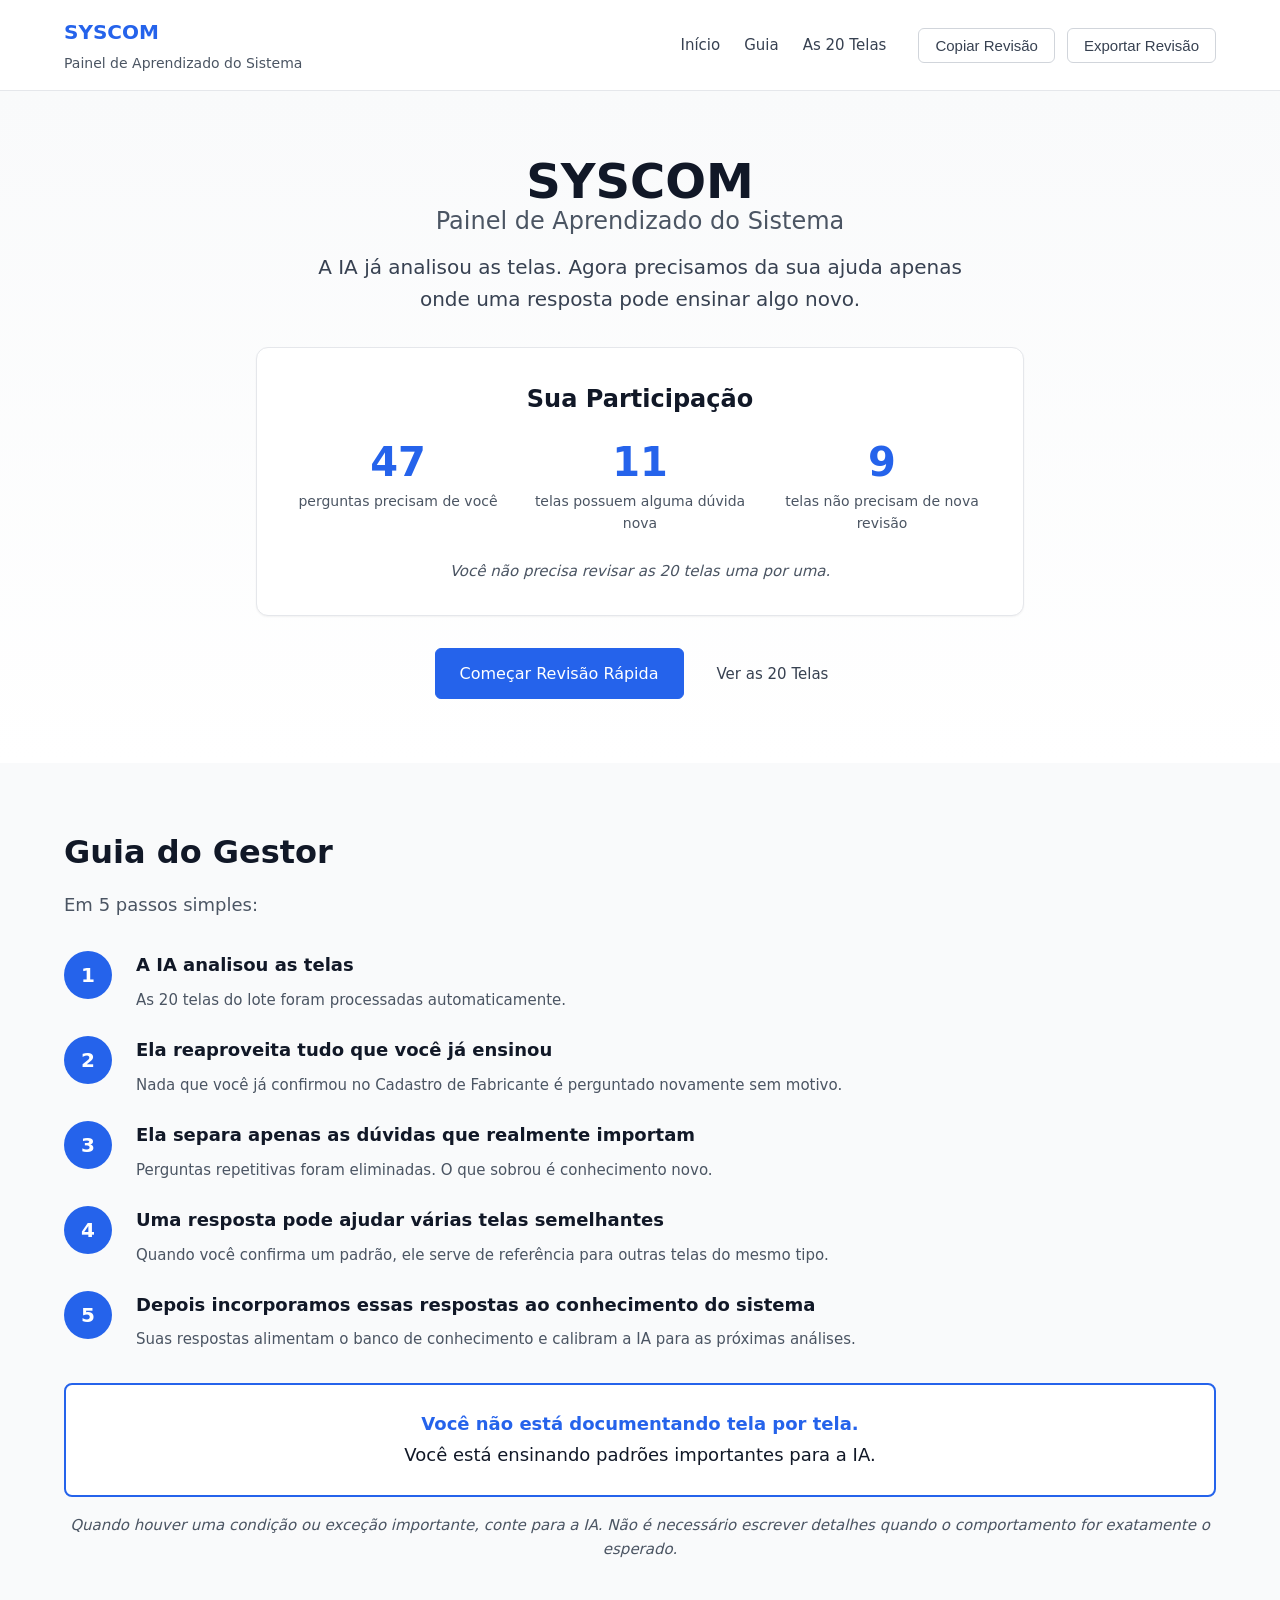
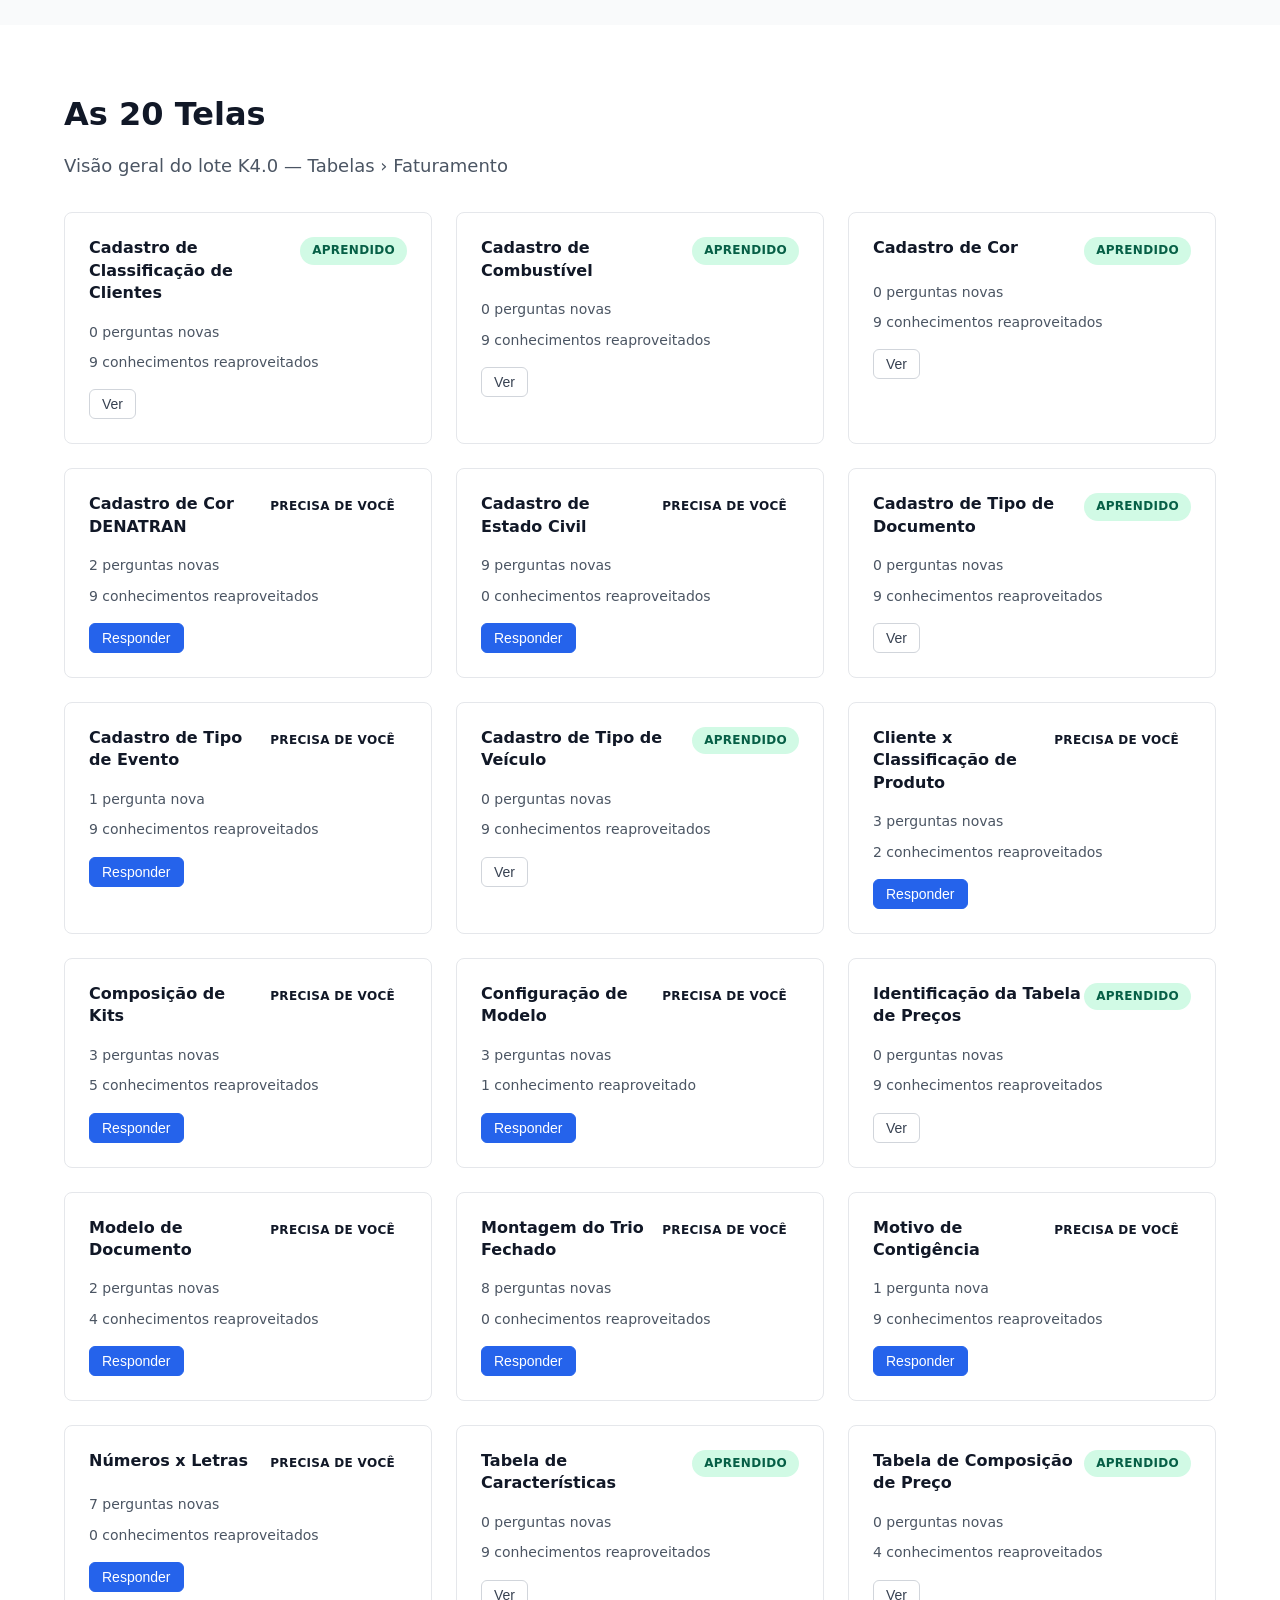
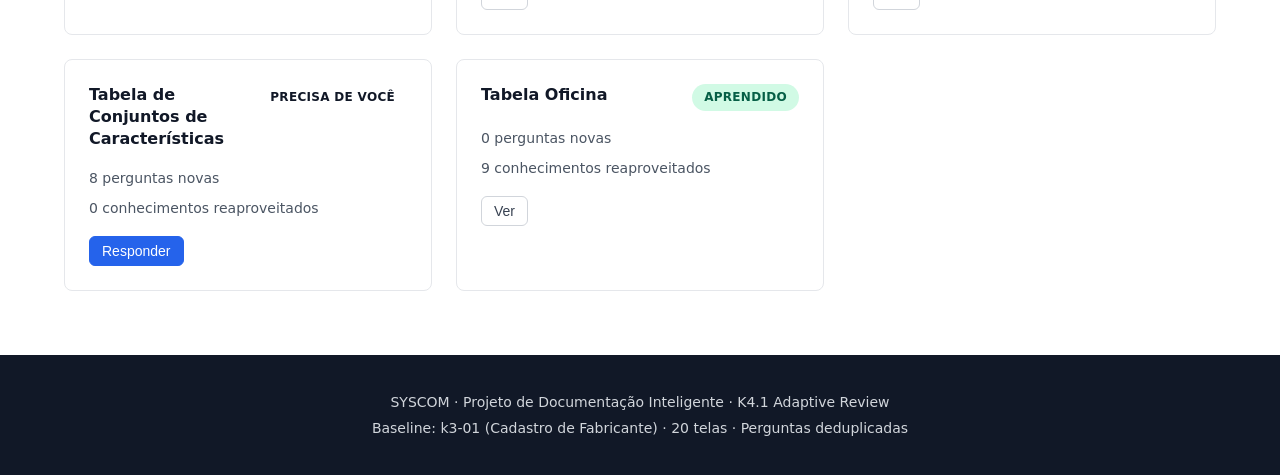
==== commit 8b87aa67: "feat: improve K4 human review capture" ====
--- a/index.html
+++ b/index.html
@@ -114,6 +114,7 @@
         <p><strong>Você não está documentando tela por tela.</strong></p>
         <p>Você está ensinando padrões importantes para a IA.</p>
       </div>
+      <p class="guide-footnote">Quando houver uma condição ou exceção importante, conte para a IA. Não é necessário escrever detalhes quando o comportamento for exatamente o esperado.</p>
     </div>
   </section>
 
@@ -159,6 +160,12 @@
         <h3>Revisão Concluída!</h3>
         <p>Você respondeu <span id="final-answered-count">—</span> perguntas.</p>
         <p>Conhecimentos esclarecidos: <span id="knowledge-cleared-count">—</span></p>
+        <div class="completion-breakdown">
+          <div class="completion-stat"><b id="final-objective-count">—</b><span>respostas objetivas</span></div>
+          <div class="completion-stat"><b id="final-explanations-count">—</b><span>explicações adicionais</span></div>
+          <div class="completion-stat"><b id="final-open-count">—</b><span>perguntas abertas respondidas</span></div>
+          <div class="completion-stat"><b id="final-pending-count">—</b><span>pendências</span></div>
+        </div>
         <button type="button" class="btn btn-primary btn-lg" id="btn-export-final">Exportar Revisão</button>
         <button type="button" class="btn btn-outline" id="btn-copy-final">Copiar para Área de Transferência</button>
       </div>
--- a/assets/app.css
+++ b/assets/app.css
@@ -476,22 +476,26 @@
   background: #eff6ff;
 }
 
-.explanation-field {
+.explanation-field,
+.condition-field {
   display: none;
   margin-top: 1rem;
 }
 
-.explanation-field.visible {
+.explanation-field.visible,
+.condition-field.visible {
   display: block;
 }
 
-.explanation-field label {
+.explanation-field label,
+.condition-field label {
   display: block;
   font-weight: 500;
   margin-bottom: 0.5rem;
 }
 
-.explanation-field textarea {
+.explanation-field textarea,
+.condition-field textarea {
   width: 100%;
   min-height: 6rem;
   padding: 0.75rem;
@@ -500,6 +504,99 @@
   font-family: var(--font-sans);
   font-size: 0.9375rem;
   resize: vertical;
+}
+
+.condition-field textarea {
+  min-height: 4rem;
+}
+
+.field-optional {
+  font-weight: 400;
+  color: var(--color-gray-600);
+  font-size: 0.875rem;
+}
+
+.explanation-hint {
+  margin-top: 0.5rem;
+  font-size: 0.8125rem;
+  color: var(--color-gray-600);
+  font-style: italic;
+}
+
+/* OPEN QUESTIONS (NOVEL / SCREEN_SPECIFIC) */
+.open-question-badge {
+  display: inline-block;
+  background: #eef2ff;
+  color: #4338ca;
+  font-size: 0.75rem;
+  font-weight: 700;
+  text-transform: uppercase;
+  letter-spacing: 0.025em;
+  padding: 0.25rem 0.75rem;
+  border-radius: 1rem;
+  margin-bottom: 0.75rem;
+}
+
+.open-question-subtext {
+  font-size: 0.875rem;
+  color: var(--color-gray-600);
+  margin-top: 0.25rem;
+}
+
+.answer-options-open {
+  margin-bottom: 0.5rem;
+}
+
+/* VALIDATION MESSAGE */
+.validation-message {
+  margin-top: 1rem;
+  padding: 0.75rem 1rem;
+  background: #fef2f2;
+  border: 1px solid #fecaca;
+  color: #991b1b;
+  border-radius: 0.375rem;
+  font-size: 0.875rem;
+}
+
+/* COMPLETION BREAKDOWN */
+.completion-breakdown {
+  display: grid;
+  grid-template-columns: repeat(4, 1fr);
+  gap: 1rem;
+  margin: 1.5rem 0;
+}
+
+.completion-stat {
+  text-align: center;
+}
+
+.completion-stat b {
+  display: block;
+  font-size: 1.75rem;
+  font-weight: 700;
+  color: var(--color-primary);
+}
+
+.completion-stat span {
+  display: block;
+  font-size: 0.8125rem;
+  color: var(--color-gray-600);
+  margin-top: 0.25rem;
+}
+
+/* GUIDE FOOTNOTE */
+.guide-footnote {
+  margin-top: 1rem;
+  text-align: center;
+  font-size: 0.9375rem;
+  color: var(--color-gray-600);
+  font-style: italic;
+}
+
+@media (max-width: 768px) {
+  .completion-breakdown {
+    grid-template-columns: repeat(2, 1fr);
+  }
 }
 
 /* PROGRESS BAR */
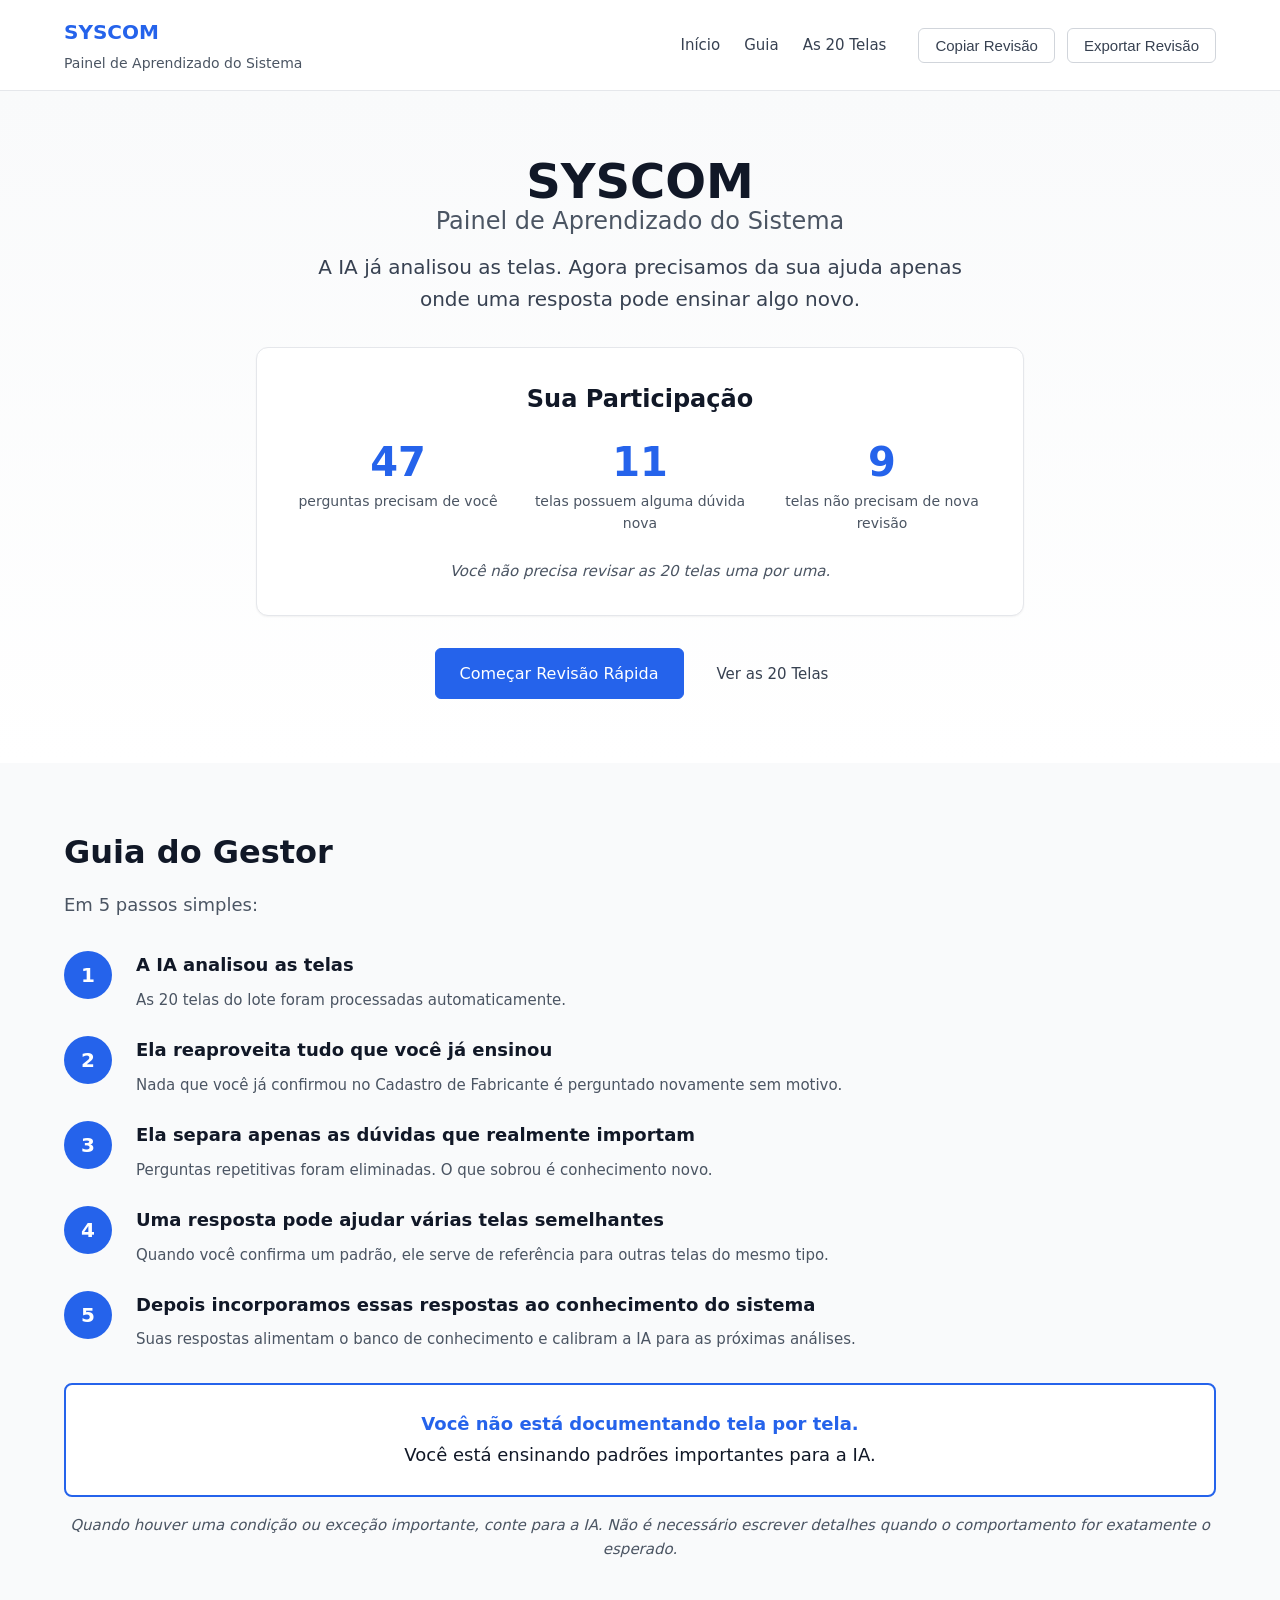
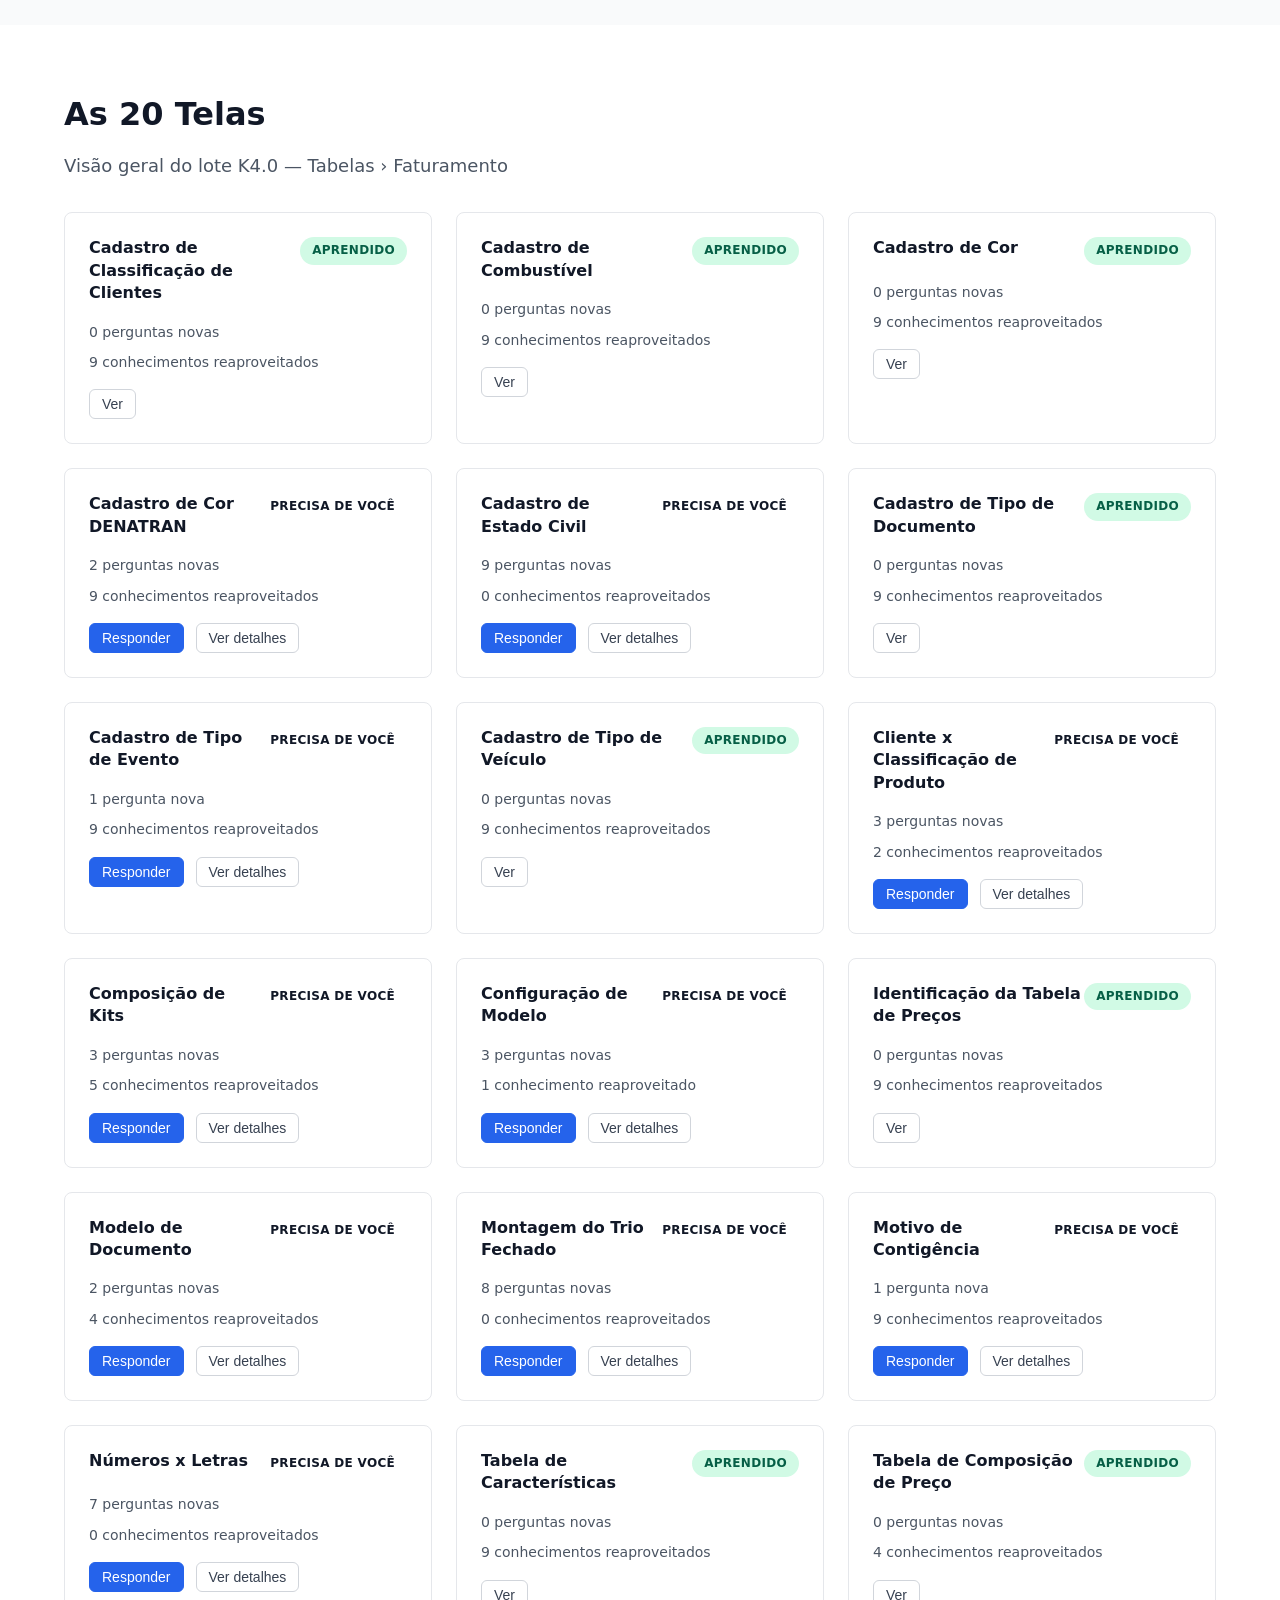
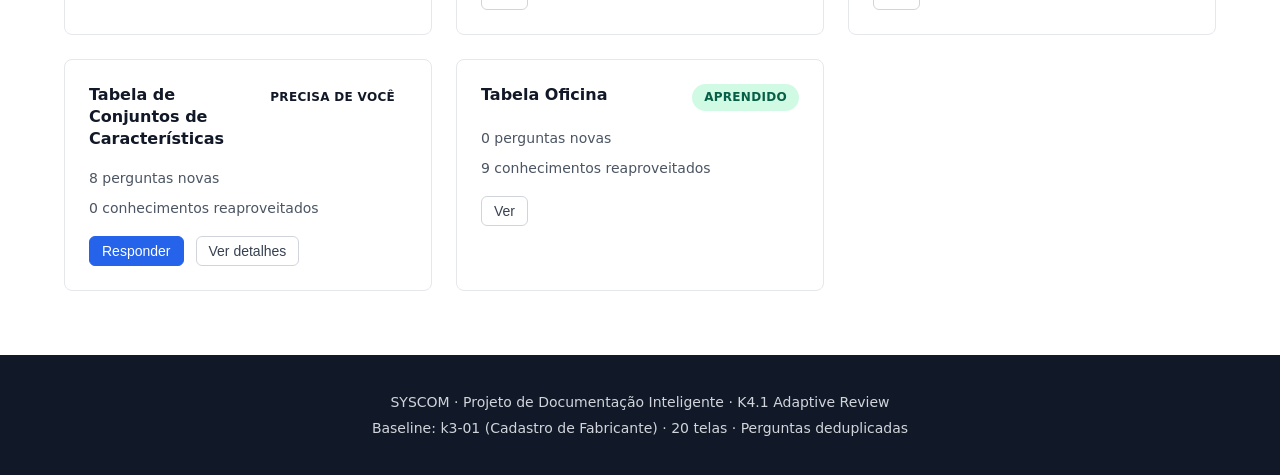
==== commit 8eaa9f98: "fix: add screen knowledge detail view" ====
--- a/index.html
+++ b/index.html
@@ -172,6 +172,22 @@
     </div>
   </section>
 
+  <!-- MODAL DE DETALHE DA TELA -->
+  <div class="modal-overlay" id="screen-modal-overlay" style="display:none;" role="dialog" aria-modal="true" aria-labelledby="screen-modal-title">
+    <div class="modal-dialog">
+      <div class="modal-header">
+        <div>
+          <h3 id="screen-modal-title">—</h3>
+          <span class="modal-status" id="screen-modal-status">—</span>
+        </div>
+        <button type="button" class="modal-close" id="screen-modal-close" aria-label="Fechar">×</button>
+      </div>
+      <div class="modal-body" id="screen-modal-body">
+        <!-- Populado via JavaScript -->
+      </div>
+    </div>
+  </div>
+
 </main>
 
 <footer class="footer">
--- a/assets/app.css
+++ b/assets/app.css
@@ -668,6 +668,245 @@
 
 .footer p {
   margin: 0.25rem 0;
+}
+
+/* SCREEN CARD ACTIONS (dois botões) */
+.screen-card-actions {
+  flex-wrap: wrap;
+}
+
+/* MODAL DE DETALHE DA TELA */
+.modal-overlay {
+  position: fixed;
+  inset: 0;
+  background: rgb(17 24 39 / 0.55);
+  display: flex;
+  align-items: center;
+  justify-content: center;
+  padding: 1.5rem;
+  z-index: 1000;
+}
+
+.modal-dialog {
+  background: #fff;
+  border-radius: 0.75rem;
+  max-width: 42rem;
+  width: 100%;
+  max-height: 85vh;
+  overflow-y: auto;
+  box-shadow: var(--shadow-lg);
+}
+
+.modal-header {
+  display: flex;
+  align-items: flex-start;
+  justify-content: space-between;
+  gap: 1rem;
+  padding: 1.5rem 1.5rem 1rem;
+  border-bottom: 1px solid var(--color-gray-200);
+  position: sticky;
+  top: 0;
+  background: #fff;
+  border-radius: 0.75rem 0.75rem 0 0;
+}
+
+.modal-header h3 {
+  font-size: 1.25rem;
+  font-weight: 700;
+  margin-bottom: 0.5rem;
+}
+
+.modal-status {
+  display: inline-block;
+  padding: 0.25rem 0.75rem;
+  border-radius: 1rem;
+  font-size: 0.75rem;
+  font-weight: 600;
+  text-transform: uppercase;
+  letter-spacing: 0.025em;
+}
+
+.modal-close {
+  background: transparent;
+  border: none;
+  font-size: 1.75rem;
+  line-height: 1;
+  color: var(--color-gray-600);
+  cursor: pointer;
+  padding: 0;
+  flex-shrink: 0;
+}
+
+.modal-close:hover {
+  color: var(--color-gray-900);
+}
+
+.modal-body {
+  padding: 1.5rem;
+}
+
+.modal-section {
+  margin-bottom: 1.75rem;
+}
+
+.modal-section:last-child {
+  margin-bottom: 0;
+}
+
+.modal-section-title {
+  font-size: 0.9375rem;
+  font-weight: 700;
+  margin-bottom: 0.75rem;
+  color: var(--color-gray-900);
+}
+
+.modal-focus-text {
+  color: var(--color-gray-700);
+  font-size: 0.9375rem;
+  margin-bottom: 1.5rem;
+}
+
+/* Representação esquemática */
+.schematic-box {
+  background: var(--color-gray-50);
+  border: 1px solid var(--color-gray-200);
+  border-radius: 0.5rem;
+  padding: 1rem;
+}
+
+.schematic-row {
+  display: flex;
+  flex-wrap: wrap;
+  gap: 0.5rem;
+  margin-bottom: 0.75rem;
+}
+
+.schematic-row:last-child {
+  margin-bottom: 0;
+}
+
+.schematic-row-label {
+  flex: 0 0 100%;
+  font-size: 0.75rem;
+  font-weight: 600;
+  text-transform: uppercase;
+  letter-spacing: 0.025em;
+  color: var(--color-gray-600);
+  margin-bottom: 0.25rem;
+}
+
+.schematic-chip {
+  display: inline-flex;
+  align-items: center;
+  gap: 0.375rem;
+  background: #fff;
+  border: 1px solid var(--color-gray-300);
+  border-radius: 0.375rem;
+  padding: 0.375rem 0.625rem;
+  font-size: 0.8125rem;
+}
+
+.schematic-chip-field { border-color: var(--color-info); }
+.schematic-chip-action {
+  background: var(--color-gray-900);
+  color: #fff;
+  border-color: var(--color-gray-900);
+  font-weight: 500;
+}
+.schematic-chip-grid { border-color: var(--color-success); }
+.schematic-chip-type {
+  color: var(--color-gray-600);
+  font-size: 0.75rem;
+}
+
+.schematic-empty {
+  color: var(--color-gray-600);
+  font-size: 0.875rem;
+  font-style: italic;
+}
+
+/* Conhecimento reaproveitado */
+.learned-list {
+  list-style: none;
+  display: flex;
+  flex-direction: column;
+  gap: 0.75rem;
+}
+
+.learned-item {
+  background: #ecfdf5;
+  border: 1px solid #a7f3d0;
+  border-radius: 0.5rem;
+  padding: 0.75rem 1rem;
+}
+
+.learned-item-subject {
+  font-weight: 600;
+  font-size: 0.9375rem;
+  margin-bottom: 0.25rem;
+}
+
+.learned-item-origin {
+  font-size: 0.8125rem;
+  color: #065f46;
+}
+
+.learned-item-note {
+  font-size: 0.8125rem;
+  color: var(--color-gray-600);
+  margin-top: 0.25rem;
+}
+
+/* Ainda não sabemos */
+.unknowns-list {
+  list-style: none;
+  display: flex;
+  flex-direction: column;
+  gap: 0.5rem;
+}
+
+.unknowns-item {
+  background: #fffbeb;
+  border: 1px solid #fde68a;
+  border-radius: 0.5rem;
+  padding: 0.625rem 1rem;
+  font-size: 0.875rem;
+  color: #92400e;
+}
+
+/* Por que não precisamos perguntar agora */
+.why-no-question-box {
+  background: var(--color-gray-50);
+  border-left: 3px solid var(--color-primary);
+  border-radius: 0.375rem;
+  padding: 0.875rem 1rem;
+  font-size: 0.9375rem;
+  color: var(--color-gray-700);
+}
+
+/* Pendências (lista curta das perguntas ainda abertas) */
+.pending-questions-list {
+  list-style: none;
+  display: flex;
+  flex-direction: column;
+  gap: 0.5rem;
+}
+
+.pending-questions-item {
+  background: #fef3c7;
+  border: 1px solid #fde68a;
+  border-radius: 0.5rem;
+  padding: 0.625rem 1rem;
+  font-size: 0.875rem;
+  color: #92400e;
+}
+
+.modal-footer-actions {
+  margin-top: 1.5rem;
+  padding-top: 1.5rem;
+  border-top: 1px solid var(--color-gray-200);
+  display: flex;
+  justify-content: flex-end;
 }
 
 /* RESPONSIVE */
